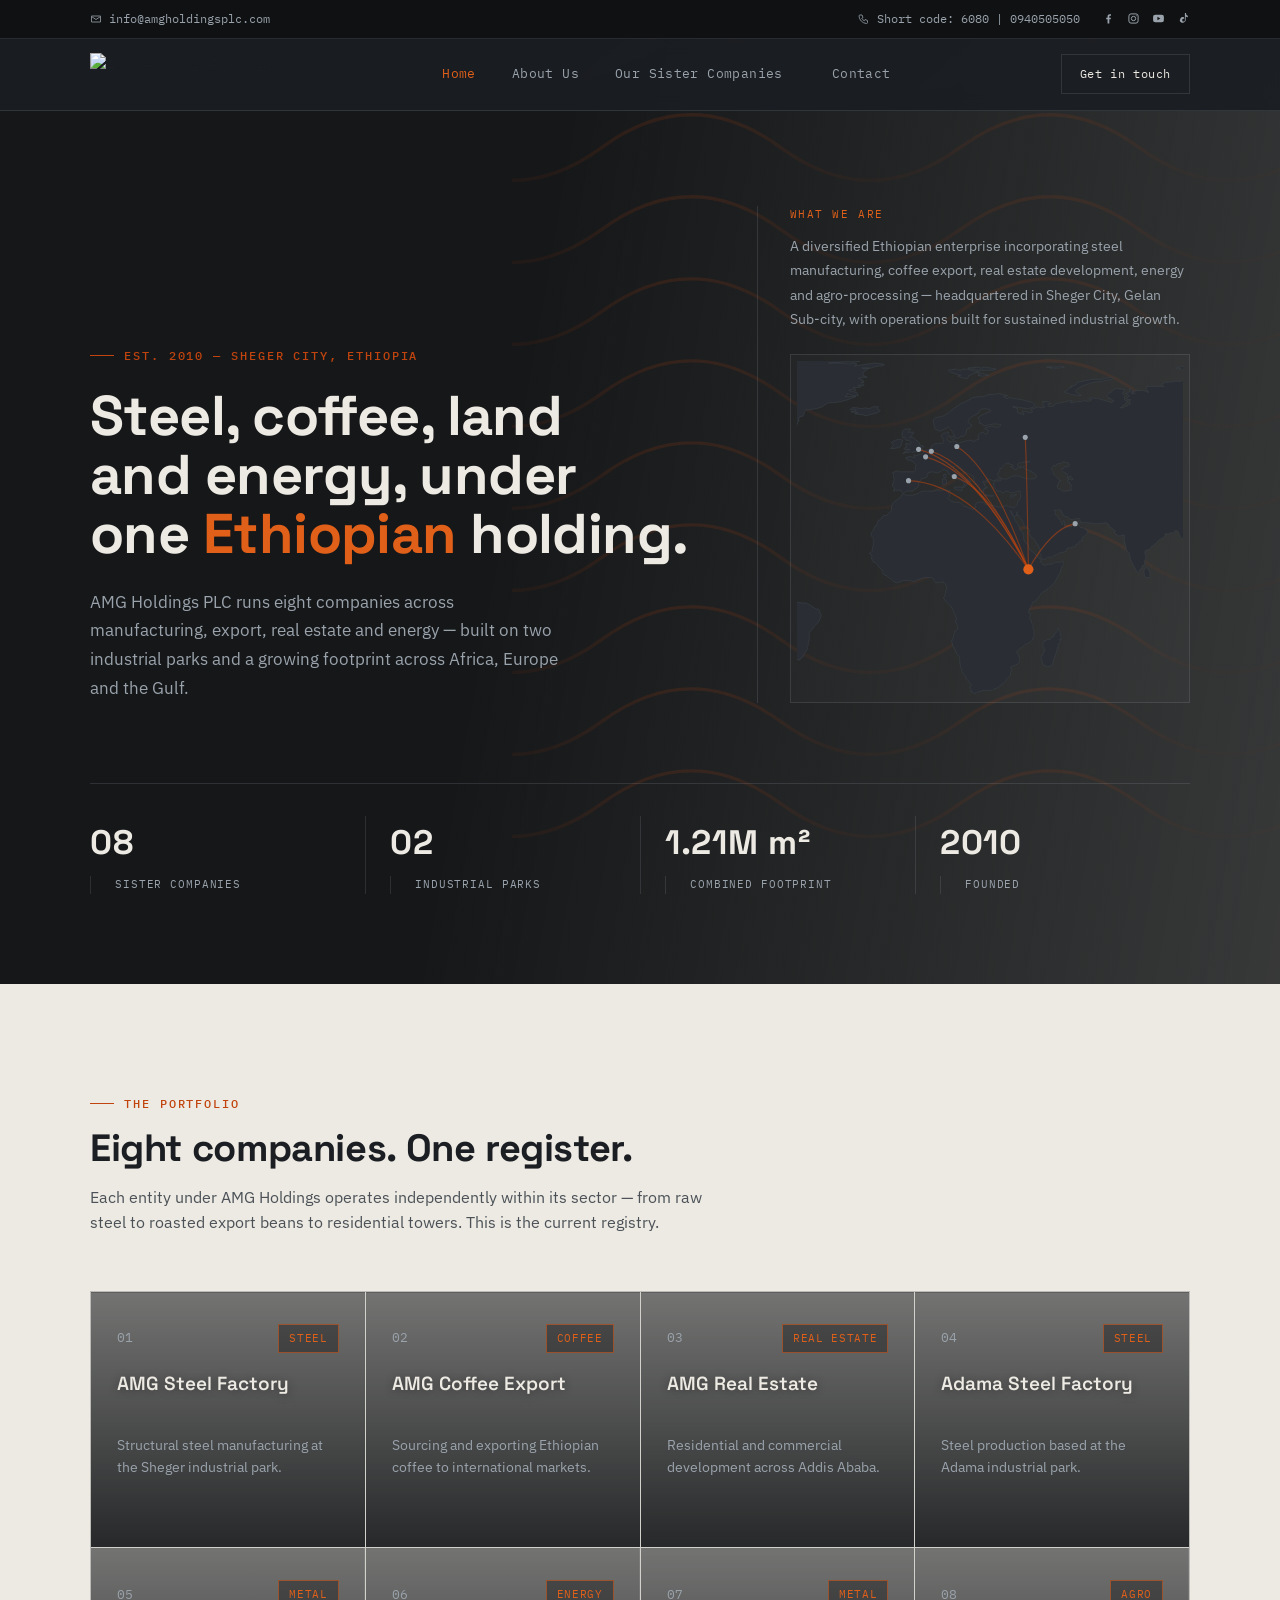
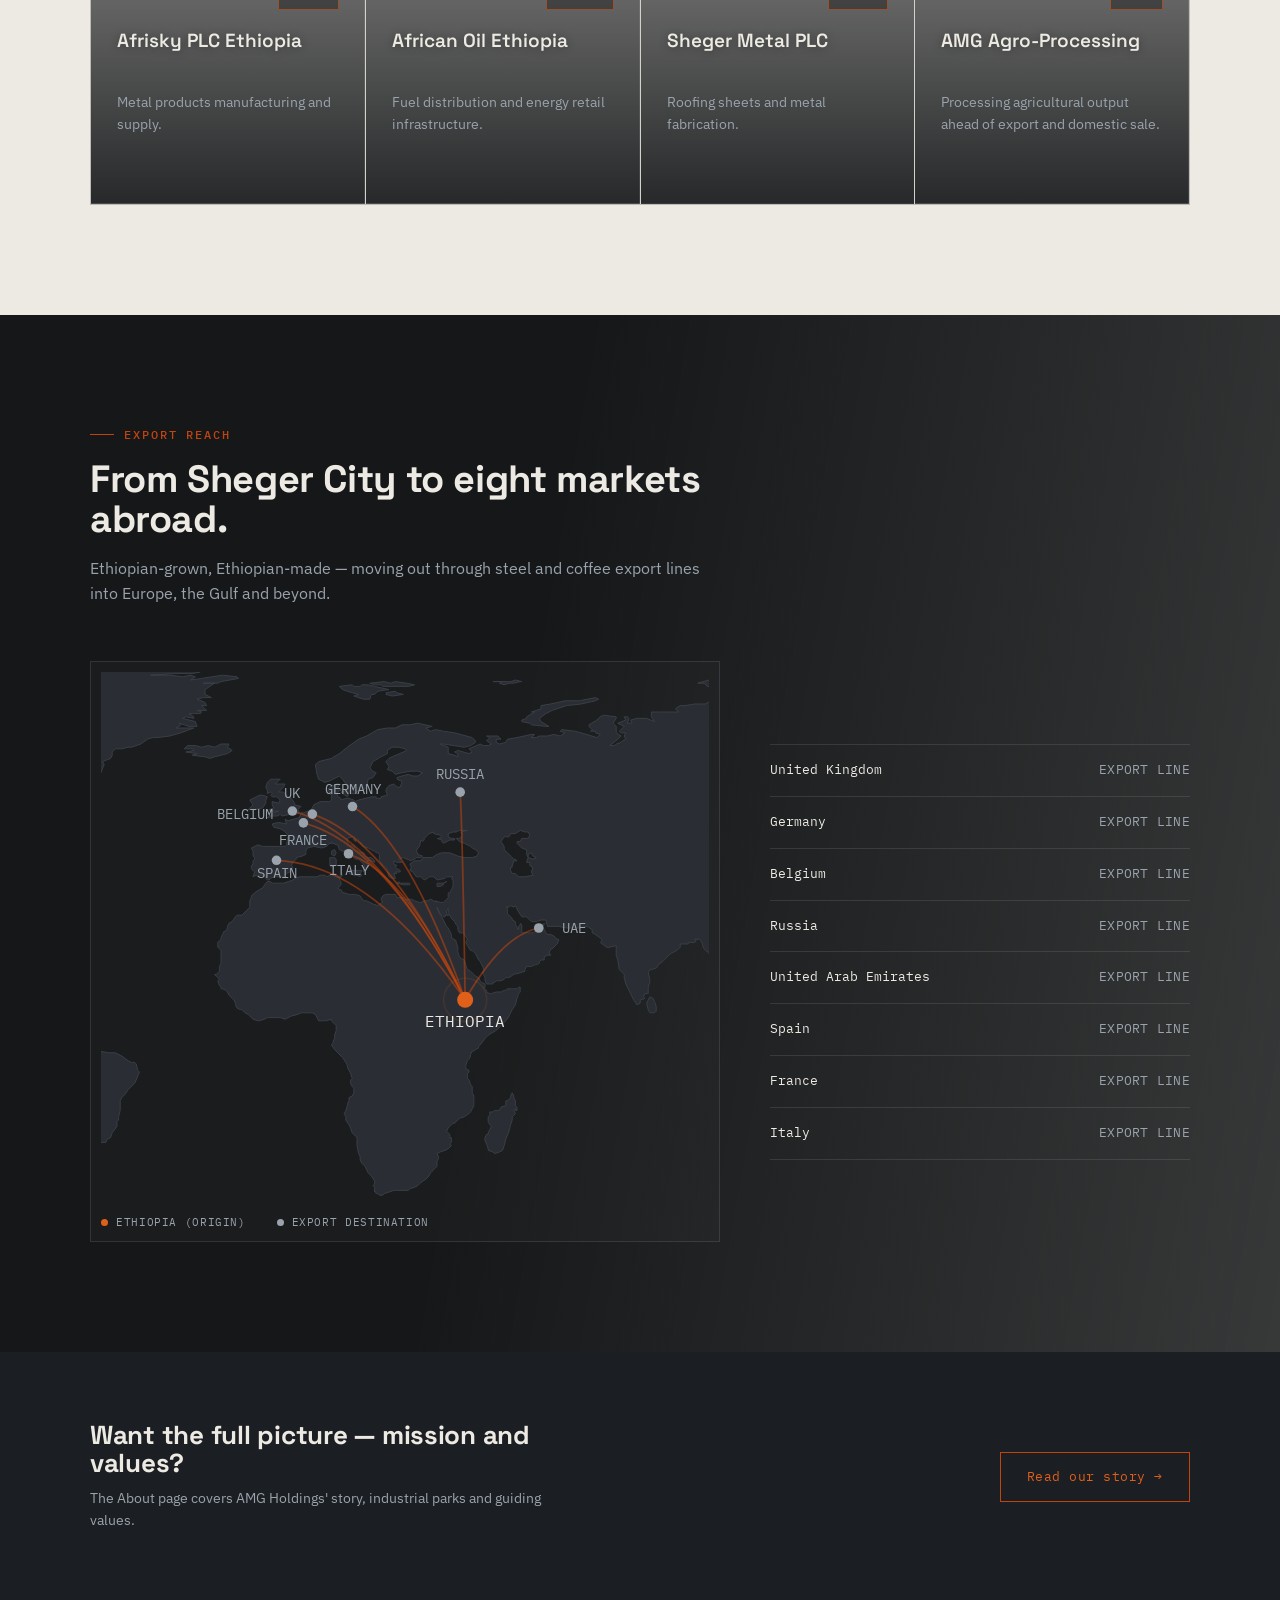
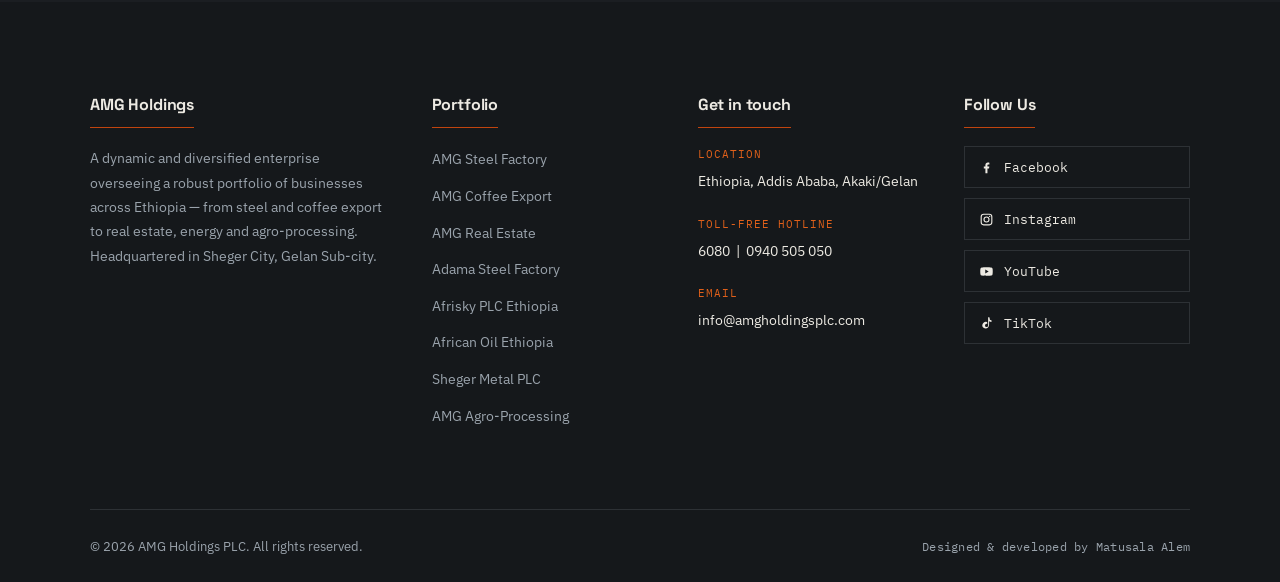
==== index.html @ 56df9841 "Add files via upload" ====
<!DOCTYPE html>
<html lang="en">
<head>
<meta charset="UTF-8">
<meta name="viewport" content="width=device-width, initial-scale=1.0">
<title>AMG Holdings PLC — Ethiopia</title>
<link rel="stylesheet" href="style.css">
</head>
<body>
<div class="topbar">
  <div class="topbar-inner">
    <div class="topbar-left">
      <a class="topbar-item" href="mailto:info@amgholdingsplc.com">
        <svg viewBox="0 0 24 24" fill="none" stroke="currentColor" stroke-width="2"><path d="M3 6h18v12H3z"/><path d="M3 7l9 6 9-6"/></svg>
        <span class="full">info@amgholdingsplc.com</span>
      </a>
    </div>
    <div class="topbar-right">
      <a class="topbar-item" href="tel:6080">
        <svg viewBox="0 0 24 24" fill="none" stroke="currentColor" stroke-width="2"><path d="M4 4h4l2 5-2.5 1.5a11 11 0 0 0 5 5L14 13l5 2v4a2 2 0 0 1-2 2A16 16 0 0 1 2 6a2 2 0 0 1 2-2z"/></svg>
        <span class="full">Short code: 6080 | 0940505050</span>
      </a>
      <div class="topbar-socials">
        <a href="https://web.facebook.com/AMGholdin/?_rdc=1&_rdr#" target="_blank" rel="noopener" aria-label="Facebook">
          <svg viewBox="0 0 24 24" fill="currentColor"><path d="M13.5 21v-7.5h2.5l.5-3h-3V8.5c0-.9.25-1.5 1.6-1.5H16.6V4.3C16.3 4.25 15.3 4.15 14.2 4.15c-2.35 0-3.95 1.4-3.95 4V10.5H7.7v3H10.25V21h3.25z"/></svg>
        </a>
        <a href="https://www.instagram.com/amg__holdings/" target="_blank" rel="noopener" aria-label="Instagram">
          <svg viewBox="0 0 24 24" fill="none" stroke="currentColor" stroke-width="1.8"><rect x="3.5" y="3.5" width="17" height="17" rx="4"/><circle cx="12" cy="12" r="4"/><circle cx="17" cy="7" r="1" fill="currentColor" stroke="none"/></svg>
        </a>
        <a href="https://www.youtube.com/channel/UCV9_LfOMfipZOSUNOKtjkow" target="_blank" rel="noopener" aria-label="YouTube">
          <svg viewBox="0 0 24 24" fill="currentColor"><path d="M22 12s0-3.2-.4-4.7c-.2-.9-.9-1.6-1.8-1.8C18.2 5 12 5 12 5s-6.2 0-7.8.5c-.9.2-1.6.9-1.8 1.8C2 8.8 2 12 2 12s0 3.2.4 4.7c.2.9.9 1.6 1.8 1.8C5.8 19 12 19 12 19s6.2 0 7.8-.5c.9-.2 1.6-.9 1.8-1.8.4-1.5.4-4.7.4-4.7zM10 15.2V8.8L15.5 12 10 15.2z"/></svg>
        </a>
        <a href="https://www.tiktok.com/@amg_holdings_official" target="_blank" rel="noopener" aria-label="TikTok">
          <svg viewBox="0 0 24 24" fill="currentColor"><path d="M16.6 5.2c.9.9 2.1 1.4 3.4 1.5v2.9c-1.4 0-2.7-.4-3.9-1.2v6.1c0 3-2.5 5.5-5.5 5.5-1.2 0-2.4-.4-3.3-1.1a5.5 5.5 0 0 1 5.8-9.2v3c-.3-.1-.6-.2-1-.2a2.5 2.5 0 1 0 2.5 2.5V2h2c0 1.2.4 2.3 1 3.2z"/></svg>
        </a>
      </div>
    </div>
  </div>
</div>
<header class="site">
  <div class="nav-inner">
    <div class="brand">
      <img src="https://encrypted-tbn0.gstatic.com/images?q=tbn:ANd9GcS-nD_QL6WaclUHOSYw6Lz_EAPY8cBh3etyiiOaE5VEgg&s=10" alt="AMG Holdings PLC logo">
    </div>
    <nav class="links">
      <a href="index.html" class="active-link">Home</a>
      <a href="about.html" class="">About Us</a>
      <div class="nav-item">
        <a href="our-sister-companies.html" class="">Our Sister Companies</a>
        <svg class="caret" viewBox="0 0 12 12" fill="none" stroke="currentColor" stroke-width="1.5"><path d="M2 4l4 4 4-4"/></svg>
        <div class="dropdown">
          <a href="amg-steel-factory.html"><span class="dropdown-code mono">01</span>AMG Steel Factory</a>
          <a href="amg-coffee-export.html"><span class="dropdown-code mono">02</span>AMG Coffee Export</a>
          <a href="amg-real-estate.html"><span class="dropdown-code mono">03</span>AMG Real Estate</a>
          <a href="adama-steel-factory.html"><span class="dropdown-code mono">04</span>Adama Steel Factory</a>
          <a href="afrisky-plc-ethiopia.html"><span class="dropdown-code mono">05</span>Afrisky PLC Ethiopia</a>
          <a href="african-oil-ethiopia.html"><span class="dropdown-code mono">06</span>African Oil Ethiopia</a>
          <a href="sheger-metal-plc.html"><span class="dropdown-code mono">07</span>Sheger Metal PLC</a>
          <a href="amg-agro-processing.html"><span class="dropdown-code mono">08</span>AMG Agro-Processing</a>
        </div>
      </div>
      <a href="index.html#contact">Contact</a>
    </nav>
    <a class="nav-cta" href="index.html#contact">Get in touch</a>
    <div class="burger" id="burgerBtn">
      <span></span><span></span><span></span>
    </div>
  </div>
</header>

<div class="mobile-overlay" id="mobileOverlay"></div>
<div class="mobile-panel" id="mobilePanel">
  <a href="index.html">Home</a>
  <a href="about.html">About Us</a>
  <a class="sub-label" href="our-sister-companies.html" style="text-decoration:none;">Our Sister Companies</a>
  <a class="sub-link" href="amg-steel-factory.html">01 — AMG Steel Factory</a>
  <a class="sub-link" href="amg-coffee-export.html">02 — AMG Coffee Export</a>
  <a class="sub-link" href="amg-real-estate.html">03 — AMG Real Estate</a>
  <a class="sub-link" href="adama-steel-factory.html">04 — Adama Steel Factory</a>
  <a class="sub-link" href="afrisky-plc-ethiopia.html">05 — Afrisky PLC Ethiopia</a>
  <a class="sub-link" href="african-oil-ethiopia.html">06 — African Oil Ethiopia</a>
  <a class="sub-link" href="sheger-metal-plc.html">07 — Sheger Metal PLC</a>
  <a class="sub-link" href="amg-agro-processing.html">08 — AMG Agro-Processing</a>
  <a href="index.html#contact" style="margin-top:18px; color:var(--oxide-bright);">Contact</a>
</div>
<section class="hero" style="--hero-bg:url('https://i.ytimg.com/vi/mecdcoQ88XI/maxresdefault.jpg');">
  <svg class="corrugate" viewBox="0 0 500 600" preserveAspectRatio="none">
    <defs>
      <linearGradient id="cg" x1="0" y1="0" x2="1" y2="1">
        <stop offset="0" stop-color="#C1440E" stop-opacity="0.5"/>
        <stop offset="1" stop-color="#C1440E" stop-opacity="0"/>
      </linearGradient>
    </defs>
    <g stroke="url(#cg)" stroke-width="2" fill="none">
      <path d="M -50 0 Q 0 40 50 0 T 150 0 T 250 0 T 350 0 T 450 0 T 550 0" transform="translate(0,40)"/>
      <path d="M -50 0 Q 0 40 50 0 T 150 0 T 250 0 T 350 0 T 450 0 T 550 0" transform="translate(0,90)"/>
      <path d="M -50 0 Q 0 40 50 0 T 150 0 T 250 0 T 350 0 T 450 0 T 550 0" transform="translate(0,140)"/>
      <path d="M -50 0 Q 0 40 50 0 T 150 0 T 250 0 T 350 0 T 450 0 T 550 0" transform="translate(0,190)"/>
      <path d="M -50 0 Q 0 40 50 0 T 150 0 T 250 0 T 350 0 T 450 0 T 550 0" transform="translate(0,240)"/>
      <path d="M -50 0 Q 0 40 50 0 T 150 0 T 250 0 T 350 0 T 450 0 T 550 0" transform="translate(0,290)"/>
      <path d="M -50 0 Q 0 40 50 0 T 150 0 T 250 0 T 350 0 T 450 0 T 550 0" transform="translate(0,340)"/>
      <path d="M -50 0 Q 0 40 50 0 T 150 0 T 250 0 T 350 0 T 450 0 T 550 0" transform="translate(0,390)"/>
      <path d="M -50 0 Q 0 40 50 0 T 150 0 T 250 0 T 350 0 T 450 0 T 550 0" transform="translate(0,440)"/>
      <path d="M -50 0 Q 0 40 50 0 T 150 0 T 250 0 T 350 0 T 450 0 T 550 0" transform="translate(0,490)"/>
    </g>
  </svg>
  <div class="wrap">
    <div class="hero-grid">
      <div>
        <div class="eyebrow">Est. 2010 — Sheger City, Ethiopia</div>
        <h1>Steel, coffee, land<br>and energy, under<br>one <em>Ethiopian</em> holding.</h1>
        <p class="lead">AMG Holdings PLC runs eight companies across manufacturing, export, real estate and energy — built on two industrial parks and a growing footprint across Africa, Europe and the Gulf.</p>
      </div>
      <div class="hero-side">
        <span class="tag">What we are</span>
        <p>A diversified Ethiopian enterprise incorporating steel manufacturing, coffee export, real estate development, energy and agro-processing — headquartered in Sheger City, Gelan Sub-city, with operations built for sustained industrial growth.</p>
        <div class="hero-mini-map">
          <svg viewBox="380 20 380 330" xmlns="http://www.w3.org/2000/svg">
  <path d="M335 472L334 474L333 475L327 475L321 475L317 474L316 473L322 473L328 473L330 472L332 471L335 472ZM58 471L52 471L49 470L47 469L45 468L47 467L52 468L55 469L57 470L58 471ZM375 467L378 468L379 470L380 471L380 472L375 473L371 474L366 475L360 475L353 475L350 474L350 473L356 472L358 471L360 470L361 469L363 468L365 467L366 467L370 466L375 467ZM163 454L167 455L170 454L169 455L166 456L162 456L159 455L160 454L163 454ZM151 454L155 455L154 455L150 455L146 454L148 453L151 454ZM225 450L228 450L231 450L233 451L231 451L227 451L224 451L220 451L217 451L216 450L217 449L221 450L225 450ZM310 447L310 448L310 449L309 450L306 451L303 451L299 451L300 450L297 451L294 451L292 450L292 449L295 448L297 448L300 448L301 446L301 445L301 443L302 442L305 441L306 442L307 443L308 445L309 446L310 447ZM0 485L3 484L8 485L8 484L9 484L10 484L11 484L12 484L16 485L19 484L20 484L28 483L31 484L32 484L36 485L44 486L50 486L61 487L69 486L81 487L87 488L95 487L102 486L103 485L92 485L83 484L81 483L73 482L74 481L75 480L76 479L75 478L71 477L69 476L64 475L71 475L78 475L82 476L86 475L91 474L93 473L92 472L89 471L85 470L79 470L74 470L69 470L67 469L63 468L61 467L60 464L61 464L64 465L69 464L73 464L75 465L80 465L83 464L87 464L90 463L94 462L94 461L93 460L94 459L97 459L99 460L103 459L107 459L111 459L114 458L118 458L121 457L124 456L127 457L128 457L133 456L136 457L140 457L144 456L148 457L152 457L156 457L160 457L164 457L167 457L170 456L174 456L177 456L180 456L183 455L185 456L186 457L188 458L191 457L194 458L198 458L201 459L205 459L209 458L213 458L217 459L220 459L222 458L220 457L219 456L215 456L214 455L213 454L212 452L214 452L218 452L221 452L225 453L227 453L229 454L232 454L236 454L240 454L243 453L246 454L250 454L252 452L254 453L258 453L261 453L263 454L267 454L270 455L274 455L276 454L277 453L280 454L284 454L286 455L288 455L292 455L295 455L298 454L301 454L305 453L309 453L311 452L313 451L314 450L313 449L312 448L311 447L310 446L310 445L310 444L310 443L311 442L312 440L313 439L312 438L312 437L313 436L315 435L317 434L318 433L321 432L322 431L323 430L325 430L328 429L329 429L331 428L334 428L336 427L337 426L339 426L341 426L340 427L337 428L336 429L334 428L332 429L330 429L328 430L326 431L326 432L326 433L327 434L326 435L323 435L321 436L320 437L318 438L318 439L319 440L320 441L322 441L324 442L326 443L326 444L327 446L328 446L329 447L330 450L330 451L331 452L331 453L331 455L330 456L328 457L324 457L323 458L321 459L317 460L313 461L310 461L306 462L304 463L299 463L295 463L290 463L285 463L286 464L291 465L294 465L295 466L292 467L288 467L284 468L283 469L283 470L287 471L287 472L291 473L297 473L302 474L306 475L311 476L317 476L324 477L329 478L334 479L337 480L338 481L342 480L346 479L351 478L357 478L362 477L369 477L375 477L381 478L383 477L387 476L394 476L399 475L404 475L410 474L416 474L421 473L419 472L418 471L418 470L412 470L406 471L401 471L400 470L401 468L402 467L406 466L411 466L414 465L417 464L420 463L424 462L427 462L429 462L434 462L438 461L441 461L444 460L447 460L451 459L454 458L456 457L457 456L454 455L455 454L457 453L460 453L463 452L466 451L468 450L469 449L471 448L475 448L476 449L479 449L480 448L481 447L484 447L485 448L488 449L492 448L495 448L498 448L499 449L502 448L505 448L508 447L511 447L514 446L517 446L520 445L522 444L524 445L526 444L528 446L530 447L533 446L534 445L537 444L541 445L542 446L544 445L547 444L551 444L553 444L557 444L560 445L561 446L563 446L566 446L569 446L572 446L575 446L578 445L581 445L583 444L586 444L589 443L591 443L593 441L594 440L597 441L598 442L600 442L603 442L605 443L607 444L610 443L611 442L614 441L617 441L619 440L623 440L625 439L627 438L629 438L632 438L634 437L636 436L639 436L641 436L642 435L644 434L646 433L649 433L651 433L654 433L657 433L659 434L659 435L661 436L663 437L666 437L668 438L671 439L673 439L676 438L678 437L681 438L683 438L686 438L689 439L691 439L694 442L693 444L691 444L688 445L689 446L692 446L691 447L690 448L689 450L691 450L694 451L697 450L699 449L700 448L701 447L703 446L704 445L705 444L707 444L710 444L713 443L716 443L717 442L718 441L720 440L722 439L725 439L726 438L728 437L730 437L733 437L735 437L738 436L741 437L743 436L744 434L745 435L747 436L749 437L752 437L754 436L757 437L760 437L762 436L764 437L766 437L769 437L772 437L774 436L777 437L779 436L780 435L782 434L786 432L787 433L790 433L791 434L795 436L798 436L800 436L803 436L806 435L808 435L810 434L813 434L816 433L818 434L819 434L821 435L824 435L826 436L829 437L833 437L836 437L838 436L840 435L842 435L845 435L848 435L850 435L853 435L855 435L858 435L860 435L863 435L866 434L869 434L872 434L874 434L875 433L875 431L877 432L877 433L878 435L879 435L882 436L885 436L889 436L891 436L895 436L897 436L901 436L904 436L906 437L906 438L907 439L910 439L913 440L917 440L921 441L924 441L927 441L929 440L931 441L933 442L936 443L939 443L942 443L944 444L947 445L949 446L952 446L955 446L958 447L961 447L965 447L968 447L971 448L974 448L976 449L975 450L974 451L973 452L972 453L970 455L967 455L965 456L961 457L960 458L958 459L956 460L955 461L954 462L954 463L954 464L956 465L956 466L958 467L963 468L964 469L959 469L955 470L949 470L947 471L947 473L945 474L944 475L948 476L949 477L951 478L955 479L959 480L963 481L969 481L971 483L979 483L979 484L981 484L989 484L995 485Z M0 485ZM312 400L315 401L319 402L318 403L315 403L314 402L313 404L311 404L308 404L306 403L303 403L299 401L296 400L293 397L295 397L299 399L302 400L304 399L305 397L307 396L309 396L310 398L312 400ZM337 392L340 393L339 394L335 395L334 394L331 395L330 394L333 392L336 393L337 392ZM695 388L691 388L691 387L691 386L691 385L693 386L696 386L696 387L695 388ZM904 363L907 364L908 364L910 363L912 364L912 367L911 368L911 370L910 369L908 371L907 371L906 371L904 369L904 367L902 364L902 363L904 363ZM981 364L981 365L983 364L984 365L984 366L983 367L981 369L980 370L981 372L979 372L976 373L976 375L974 378L972 379L970 380L968 379L966 379L963 378L963 377L964 375L968 373L969 372L971 371L974 370L975 368L977 366L978 365L978 364L980 362L981 364ZM985 350L987 353L987 351L988 352L989 354L991 355L993 355L994 354L996 355L995 357L994 359L992 359L991 360L992 361L991 361L990 363L989 365L987 366L986 365L985 365L987 362L986 361L983 360L983 359L985 358L985 356L985 354L984 352L984 351L983 350L981 348L980 346L981 346L982 347L984 348L985 350ZM964 312L963 312L962 311L960 310L958 309L956 307L956 306L957 306L958 307L960 308L960 309L963 310L964 312ZM995 298L996 299L996 300L994 301L993 300L992 299L994 298L995 299L995 298ZM0 296Z M998 297L996 297L996 296L997 296L998 295Z M0 295L1 295L0 296ZM966 296L965 296L964 295L964 294L966 296ZM964 291L965 294L964 293L963 294L963 293L963 291L964 291ZM639 288L639 291L640 292L640 294L639 294L639 293L638 294L639 296L638 297L637 298L637 300L636 303L635 307L633 312L632 316L631 319L629 320L626 321L625 320L622 319L622 318L621 315L620 313L620 311L621 309L622 309L622 308L623 306L624 304L623 303L622 301L622 298L623 297L623 295L625 295L626 294L627 294L629 294L630 292L633 291L633 289L633 288L634 288L636 286L636 285L637 283L638 285L638 286L639 288ZM899 288L900 290L902 289L902 291L904 292L904 293L904 295L905 297L906 299L906 301L907 303L910 304L912 305L913 307L915 309L916 312L917 311L918 313L919 312L919 315L921 317L922 318L925 320L925 322L925 324L925 326L927 328L926 331L926 332L925 334L925 336L925 338L923 340L921 342L920 344L919 345L919 348L918 349L917 351L917 353L917 354L915 355L912 355L909 356L908 357L906 358L904 357L902 357L903 355L901 356L899 358L897 357L895 357L893 356L891 356L889 354L888 352L888 350L886 349L884 349L885 348L884 346L883 347L880 348L882 346L882 345L883 343L883 341L881 344L879 345L878 347L876 346L876 344L874 342L872 341L873 341L869 339L867 339L865 337L860 338L856 339L853 340L850 339L847 341L845 342L845 343L843 344L841 344L839 344L837 344L835 344L833 344L831 346L829 347L828 347L826 347L824 347L821 346L820 345L820 343L821 343L821 342L821 341L822 339L821 338L820 335L819 333L820 332L818 330L818 329L817 328L817 326L815 324L815 323L816 324L815 321L816 322L817 323L817 322L816 319L815 318L815 316L816 315L816 314L816 312L817 310L817 313L818 311L821 310L822 309L824 308L825 307L826 308L828 307L830 306L831 306L831 305L833 305L836 305L837 303L838 302L840 301L840 299L840 298L842 296L843 298L844 297L843 296L844 295L845 295L845 293L847 292L848 291L849 290L850 290L850 289L852 289L853 288L855 290L857 291L858 291L860 292L859 290L861 288L862 287L862 286L863 285L865 284L866 284L868 284L868 282L866 281L868 281L869 282L871 283L873 283L874 283L876 284L877 283L878 283L879 283L880 284L880 286L879 287L878 287L878 288L877 290L876 291L876 292L879 293L881 294L882 295L884 297L885 297L886 297L887 298L889 299L891 298L892 297L892 296L893 294L894 292L893 290L893 288L893 286L894 285L894 284L894 283L895 281L896 280L897 281L897 283L898 283L898 284L899 286L899 287L899 288ZM950 279L951 280L949 280L948 278L950 279ZM835 278L834 278L830 277L833 276L835 277L835 278ZM947 277L946 277L944 277L943 277L944 276L945 276L946 277L947 277ZM949 277L947 275L946 273L947 273L948 275L949 277ZM846 278L843 279L843 278L843 277L844 276L847 275L847 274L850 273L852 273L853 273L854 273L853 274L850 275L847 276L846 278ZM827 272L828 273L830 273L831 274L828 275L826 275L824 275L825 273L827 273L827 272ZM841 272L841 274L837 275L833 274L833 273L835 273L837 274L839 274L841 272ZM944 273L944 274L942 273L941 272L939 271L940 270L941 271L943 272L944 273ZM938 270L937 271L936 270L935 269L935 268L936 270L938 270ZM802 269L807 269L808 268L813 269L814 271L818 272L821 273L818 274L815 273L813 273L810 273L807 273L804 272L802 271L801 272L796 270L795 269L793 269L795 266L798 267L800 268L801 268L802 269ZM874 267L873 269L873 267L873 266L874 265L874 266L874 267ZM933 269L932 269L931 268L930 266L929 264L930 264L930 265L931 265L932 267L933 268L933 269ZM922 265L921 265L920 266L919 267L917 268L916 268L914 267L912 266L912 265L915 266L916 265L917 264L917 265L919 265L920 264L921 263L921 262L923 262L923 264L922 265ZM853 260L852 261L851 260L850 259L853 259L853 260ZM862 259L863 261L861 260L859 259L857 260L855 259L856 258L859 258L862 259ZM925 262L925 263L924 262L923 261L922 260L921 258L919 258L919 257L921 258L922 258L923 259L924 260L925 261L925 262ZM873 253L873 258L876 259L879 256L882 255L884 255L887 256L889 257L892 257L896 259L902 261L904 262L905 264L906 265L910 267L911 268L908 269L909 271L911 272L913 275L915 275L915 276L917 277L916 277L919 279L917 280L916 279L914 279L911 278L909 276L907 275L906 272L902 271L900 272L898 273L898 275L896 276L895 275L892 275L889 273L886 272L886 273L882 273L883 271L885 270L884 267L883 265L878 263L875 262L871 260L870 261L869 261L869 260L869 259L867 258L870 257L872 257L871 256L867 256L866 254L864 254L863 253L866 252L868 251L872 252L873 253ZM848 246L846 249L844 249L841 249L836 249L834 249L833 251L836 254L837 253L843 252L842 253L841 253L840 254L838 255L840 259L840 260L842 263L842 265L841 266L840 265L841 262L838 263L837 263L838 262L836 260L836 257L834 258L834 261L835 265L833 266L832 265L832 262L832 260L831 260L830 258L831 256L831 254L833 250L833 248L836 246L838 247L841 248L845 247L847 245L848 246ZM857 247L857 249L856 249L855 251L857 252L856 252L855 251L854 247L854 245L855 244L856 245L857 246L857 247ZM794 266L791 266L789 264L785 262L784 260L782 258L780 256L778 252L776 249L775 247L774 245L771 243L770 241L768 239L765 236L765 235L766 235L771 235L773 238L775 240L777 241L780 244L782 244L785 246L786 248L788 250L787 252L789 253L790 253L790 255L791 257L793 257L795 259L794 262L794 266ZM827 245L831 247L827 248L826 250L826 252L824 254L824 257L823 261L822 260L819 261L818 260L816 260L815 259L811 260L810 258L808 258L806 258L806 254L804 254L803 251L803 249L803 246L805 244L807 245L809 245L809 243L811 242L814 241L816 239L817 237L818 236L821 235L823 233L824 231L825 231L827 232L827 233L829 234L831 235L831 236L829 236L829 238L827 239L826 241L828 244L827 245ZM851 227L851 228L851 230L851 233L850 230L848 231L849 233L848 234L845 233L844 231L845 230L843 228L842 229L841 229L839 231L839 230L840 228L842 227L843 226L844 227L846 226L847 225L849 225L848 223L851 224L851 226L851 227ZM726 233L723 233L722 231L721 227L723 223L725 224L726 226L727 229L727 232L726 233ZM331 222L328 222L329 221L329 220L330 220L331 220L331 222ZM844 221L843 222L843 224L842 225L840 223L841 222L841 221L842 220L843 220L843 221L845 219L844 221ZM829 224L825 227L827 225L829 223L831 221L832 218L832 221L831 222L829 224ZM839 217L840 218L842 218L842 219L841 220L839 221L839 220L839 218L839 217ZM849 216L849 219L847 219L847 220L848 221L847 222L847 220L846 220L845 218L847 218L847 217L845 215L848 215L849 216ZM838 214L837 216L836 215L834 213L837 213L838 214ZM837 199L839 199L840 199L839 201L840 203L840 205L838 206L838 208L838 210L840 211L841 210L844 212L844 213L845 214L845 215L842 214L841 212L841 213L839 212L836 212L835 212L835 210L836 210L835 209L835 210L834 208L833 207L833 205L834 205L834 201L835 199L837 199ZM318 199L317 200L315 200L313 200L313 199L314 199L316 199L317 199L318 199ZM286 200L286 201L284 200L282 199L283 199L284 199L285 199L286 199L288 200L286 200ZM298 195L301 195L303 195L305 195L306 195L306 196L308 196L308 197L309 197L310 198L309 199L308 199L307 199L306 199L305 199L304 199L303 199L302 201L301 201L301 200L299 199L298 200L296 199L295 200L293 199L293 198L296 199L298 199L299 198L298 197L298 196L296 195L297 195L298 195ZM806 198L804 199L802 199L802 196L803 195L806 194L808 194L808 195L807 197L806 198ZM68 197L67 197L67 196L66 195L67 195L67 194L68 194L69 194L69 195L70 196L69 197L68 197ZM66 193L65 192L66 192L67 192L66 193ZM65 191L64 191L63 191L65 191ZM62 191L61 191L60 190L61 190L62 191ZM57 189L56 189L57 188L57 189ZM279 187L280 188L282 187L283 188L286 190L287 191L288 191L290 192L292 193L294 194L292 195L290 195L288 195L284 195L286 193L285 193L283 192L282 192L281 190L280 190L277 189L276 189L273 188L272 188L273 187L270 187L268 188L267 188L267 189L265 189L264 189L265 188L266 187L267 187L269 186L271 186L274 186L276 186L279 187ZM285 184L284 184L283 183L282 182L283 180L284 180L285 182L285 184ZM837 187L835 189L834 187L834 185L835 182L837 180L839 181L838 182L837 187ZM284 176L281 177L281 176L282 175L284 175L284 176ZM286 176L286 178L285 178L285 176L284 175L286 176ZM874 155L874 156L873 158L872 157L870 158L869 159L868 158L868 157L869 155L871 156L872 155L874 155ZM596 151L594 152L594 153L592 154L590 154L590 152L591 152L592 152L594 152L596 151ZM566 151L567 152L570 152L572 152L573 152L573 153L569 153L565 152L566 151ZM543 144L542 146L543 147L542 148L540 147L538 147L535 146L535 144L538 144L541 144L543 144ZM526 136L527 137L527 141L526 141L524 142L523 141L523 138L523 136L524 136L526 136ZM892 147L891 149L891 150L890 152L886 154L881 154L877 157L875 156L875 154L870 155L867 156L864 156L867 158L865 163L863 164L862 163L862 160L861 159L859 158L862 157L864 155L866 153L868 152L874 151L877 151L880 146L882 148L886 145L887 144L889 140L889 137L890 136L893 135L894 139L894 141L892 144L892 147ZM527 133L526 135L524 134L524 133L524 132L526 131L527 133ZM900 127L902 128L904 127L904 130L900 131L898 133L893 131L892 134L889 135L888 132L890 130L893 129L894 126L894 123L898 126L900 127ZM323 121L325 121L328 121L326 122L325 122L322 121L321 120L322 119L323 121ZM328 114L327 114L323 113L321 111L322 111L325 112L328 113L328 114ZM157 115L156 116L151 114L150 113L148 112L147 112L144 111L143 110L143 109L146 110L148 110L151 110L152 111L153 113L156 114L157 115ZM344 109L342 112L344 111L346 111L345 112L347 113L349 112L351 113L351 115L353 115L353 116L354 118L353 120L351 121L350 120L350 118L349 117L346 120L344 120L346 118L344 118L341 118L335 118L335 117L337 116L335 115L338 114L341 109L342 108L345 107L346 107L344 109ZM131 100L134 100L133 103L136 105L135 105L133 104L132 103L130 102L130 100L131 100ZM899 109L902 114L898 113L896 117L899 120L899 122L897 120L895 122L894 120L894 117L894 114L895 112L895 108L893 106L894 102L896 101L895 99L896 99L897 101L898 103L898 106L899 109ZM481 105L476 106L472 106L475 103L473 100L477 98L479 97L481 97L484 98L483 100L483 102L481 105ZM535 96L534 98L531 96L530 95L534 94L535 96ZM75 91L72 92L71 92L70 90L73 89L74 89L76 89L77 90L75 91ZM492 87L489 90L492 90L495 90L494 92L491 95L494 95L497 98L499 99L501 102L501 103L505 104L504 105L503 106L504 108L502 109L498 109L493 110L492 109L490 110L487 110L485 111L484 111L488 108L491 107L486 107L485 106L488 105L487 103L487 101L491 102L492 100L490 98L487 98L486 97L487 96L486 95L484 96L484 94L483 92L484 89L486 87L488 87L492 87ZM40 84L38 84L37 83L35 83L38 82L40 83L40 84ZM280 77L279 79L278 79L277 78L278 77L279 77L280 77ZM273 76L269 77L267 77L269 75L273 75L273 76ZM23 73L25 73L26 73L29 74L31 74L29 75L27 74L26 74L23 74L23 73ZM263 68L264 69L265 68L267 69L270 70L273 71L273 72L276 72L277 73L275 74L271 73L269 72L266 73L262 75L261 73L258 73L260 72L260 70L261 67L263 68ZM460 65L459 67L462 69L459 71L451 73L448 74L445 73L437 72L440 71L433 70L438 69L438 68L432 68L434 66L439 66L443 67L447 66L451 67L455 65L460 65ZM289 63L286 64L285 62L287 61L289 60L291 61L291 62L291 63L289 63ZM0 58L7 61L14 63L14 65L16 66L15 64L23 64L28 67L25 68L21 68L21 71L20 72L17 71L15 70L11 70L11 68L8 68L5 68L3 67L4 66L0 67L2 68L0 70Z M1000 70L996 71L993 71L995 72L997 74L998 75L999 76L998 77L993 76L985 78L982 79L978 81L974 82L973 84L969 82L962 84L961 83L958 84L954 84L953 86L950 88L950 89L953 90L953 94L950 94L949 96L950 98L945 99L945 102L940 103L940 106L936 108L934 106L933 102L932 96L933 92L935 91L936 89L940 89L945 85L950 82L955 80L957 76L953 76L952 79L945 82L943 78L935 79L928 84L931 86L924 86L920 87L920 85L916 84L913 86L904 85L895 86L886 91L875 98L880 98L881 100L884 101L886 99L889 99L893 103L893 105L891 108L890 111L889 115L885 119L884 121L880 125L876 128L875 129L871 131L869 131L867 130L864 132L863 133L862 133L861 133L860 134L860 136L859 137L858 138L857 138L855 139L854 140L854 141L855 142L857 143L859 146L860 148L860 151L859 153L856 153L854 154L851 154L851 153L852 151L850 148L852 148L850 145L849 145L848 145L847 145L846 144L847 143L848 143L848 142L848 141L848 140L846 140L845 139L841 140L839 141L836 142L838 141L837 140L839 138L838 136L835 137L832 139L831 141L828 141L826 142L828 144L830 145L830 146L833 147L836 145L838 146L840 146L840 147L836 148L835 150L832 151L831 153L834 155L835 157L837 160L839 162L839 164L837 165L838 166L839 167L839 169L838 172L836 172L834 175L832 178L830 182L826 184L822 187L819 187L817 188L816 187L815 189L811 190L808 191L807 193L805 194L805 192L805 191L801 190L800 190L796 193L794 195L794 197L796 200L798 204L801 205L802 208L804 213L803 218L801 219L798 221L796 224L792 226L791 224L792 222L790 221L787 220L786 219L785 216L782 215L780 215L780 213L778 213L778 216L776 220L775 222L776 224L777 224L779 227L779 229L781 231L782 231L784 233L786 235L787 237L787 238L787 240L787 241L788 242L788 243L790 245L790 246L788 247L785 245L782 242L781 241L780 239L779 237L778 235L779 233L778 232L777 231L776 230L775 228L774 227L773 228L773 227L773 225L774 222L773 220L774 218L773 217L774 214L773 212L772 209L771 205L770 203L768 204L765 206L763 206L762 205L763 202L762 199L760 196L760 195L759 195L757 193L756 191L756 190L755 188L754 187L751 187L752 188L751 189L750 189L749 189L748 189L747 189L747 190L745 190L742 190L742 192L740 194L736 196L733 199L731 201L728 203L728 204L727 205L724 206L723 206L722 208L723 212L723 214L722 217L722 221L720 221L719 223L720 224L717 225L717 227L715 228L713 225L711 221L710 219L709 217L708 215L707 211L707 209L704 206L703 200L702 197L702 193L702 191L698 192L696 192L692 189L693 188L693 187L689 184L687 183L687 181L684 179L679 180L675 180L671 180L666 179L663 179L659 179L658 175L657 175L655 175L652 176L649 176L646 173L643 173L641 170L639 166L638 167L636 166L635 167L633 167L634 168L634 169L634 171L636 173L637 174L637 175L639 176L639 177L639 178L640 179L640 180L641 181L641 179L642 178L642 177L643 178L643 180L643 182L643 183L644 183L646 183L648 183L650 183L652 181L654 179L656 178L657 177L657 178L656 179L657 181L658 183L659 184L661 184L663 185L664 186L665 187L666 187L666 188L665 190L664 191L662 193L661 193L661 194L660 195L661 197L660 197L659 197L657 198L657 200L656 200L655 200L654 201L654 202L652 203L651 203L649 204L648 204L646 204L645 206L645 207L642 208L638 209L635 211L634 211L633 211L632 212L630 213L627 213L626 214L625 214L625 215L624 215L623 215L621 215L620 213L620 212L620 211L619 209L618 208L619 208L619 206L619 205L618 203L617 201L616 200L615 198L614 196L612 194L611 194L609 191L608 189L609 187L607 184L606 183L604 183L603 181L603 180L603 179L602 178L601 176L599 174L598 172L596 172L597 171L597 170L597 168L596 169L596 171L595 173L594 173L593 172L592 171L590 167L591 170L593 173L595 177L596 179L597 180L599 184L599 186L602 188L602 189L603 192L603 195L604 198L605 199L607 200L608 203L609 206L611 207L614 210L616 211L617 213L618 214L620 215L620 216L620 217L619 217L620 218L621 219L621 220L623 221L624 221L627 220L630 220L632 219L633 219L634 218L636 218L637 218L638 218L640 218L641 217L642 217L642 219L642 220L641 221L640 224L639 228L637 231L635 235L633 238L629 242L627 244L622 247L620 249L617 253L616 254L616 255L614 256L613 257L612 257L611 259L611 260L610 262L609 263L608 266L608 268L610 269L610 270L609 271L609 272L609 274L610 275L611 278L612 279L612 280L612 283L613 285L613 289L613 291L612 293L611 295L610 296L607 298L604 299L601 302L600 302L598 304L597 305L596 307L598 309L598 311L599 311L599 314L598 315L599 316L598 317L597 318L595 319L592 320L590 321L591 323L591 324L590 326L590 329L589 330L588 331L587 332L586 333L585 335L583 337L580 339L578 341L576 342L573 343L572 344L570 344L569 344L566 344L564 344L563 344L560 345L557 346L556 347L554 347L553 346L552 346L551 344L551 345L551 344L551 342L550 341L551 340L551 338L549 335L547 333L545 329L543 327L542 325L542 323L541 321L540 316L540 313L540 311L539 310L537 308L536 305L535 303L533 300L533 298L532 296L533 294L534 291L534 290L535 288L535 286L537 285L538 283L538 281L538 280L537 279L536 277L536 275L537 274L536 271L535 269L534 267L534 266L533 264L531 261L528 258L526 256L524 253L525 252L525 251L526 249L526 247L527 244L527 241L526 240L525 239L524 238L524 237L521 238L520 238L519 238L516 238L515 236L514 234L512 233L510 233L507 233L505 233L503 234L499 235L497 236L495 237L492 236L491 236L489 236L487 236L484 236L482 237L479 238L478 238L475 237L472 234L470 233L468 231L467 231L465 230L464 228L464 227L463 225L462 224L461 223L460 222L459 220L458 219L456 218L455 218L455 217L454 216L453 213L454 212L452 210L451 209L452 209L454 207L454 205L454 204L455 202L455 200L455 197L455 196L455 194L454 193L453 192L453 190L453 189L454 188L455 187L455 186L456 184L457 182L458 182L459 180L459 179L460 177L462 176L464 173L465 172L468 172L470 170L471 169L473 167L473 163L474 161L474 160L476 158L479 156L481 155L483 152L484 151L486 151L487 152L490 152L493 152L494 152L497 151L500 150L501 149L504 148L509 148L513 148L515 148L517 147L520 147L521 148L523 147L526 146L528 147L528 148L531 147L529 149L529 150L530 151L530 153L528 155L529 156L530 156L531 158L532 158L535 159L536 159L539 159L542 160L544 163L546 163L550 165L553 166L554 165L556 164L555 162L556 160L558 159L560 159L564 159L565 161L566 161L569 161L570 162L574 162L576 163L579 164L580 164L582 163L584 163L586 162L588 163L589 164L589 163L592 164L594 164L595 163L596 162L597 161L597 159L597 158L598 158L599 156L600 154L600 152L600 150L599 149L600 148L599 148L596 148L595 149L590 150L588 148L585 148L584 149L582 150L580 148L577 148L575 145L573 144L574 142L573 140L576 138L580 138L581 136L587 136L590 134L593 133L598 133L603 135L607 136L610 136L612 136L615 135L616 133L615 132L614 131L612 130L611 129L607 127L604 126L602 124L604 124L606 122L605 120L609 119L606 119L604 119L602 120L600 120L597 121L597 123L599 124L601 124L601 125L598 125L594 127L593 126L593 125L590 124L591 124L593 123L592 122L588 121L588 120L585 121L584 122L582 124L582 125L581 126L580 125L579 129L578 130L577 132L578 133L578 134L581 135L580 136L577 136L576 137L573 138L572 137L571 137L569 136L566 137L568 139L566 139L565 139L563 138L563 140L565 141L564 142L565 143L567 144L567 145L564 145L565 146L563 146L564 149L562 149L560 148L559 145L559 144L558 142L556 141L556 140L555 140L555 139L554 138L554 137L554 135L554 134L553 133L552 133L551 132L549 131L547 130L544 129L542 127L543 127L541 126L541 125L540 124L539 126L538 125L538 124L539 123L537 123L534 124L534 125L534 126L535 128L538 129L539 131L542 133L544 133L545 134L544 135L547 136L549 136L551 138L551 139L549 138L547 138L546 139L548 140L547 142L546 142L545 144L544 145L544 144L544 142L545 142L544 140L543 139L542 138L541 137L539 137L538 136L536 135L534 134L531 132L529 131L528 128L527 128L525 127L523 127L522 128L521 129L518 130L513 129L509 130L508 132L508 134L506 135L502 136L502 137L500 139L499 141L500 142L499 144L498 145L496 146L494 148L491 148L488 148L486 149L485 150L484 150L483 149L482 147L479 147L478 148L477 147L475 148L476 145L475 144L474 143L474 142L474 141L475 140L475 138L476 137L476 136L475 135L475 134L475 132L474 130L478 128L481 129L485 129L488 129L490 129L495 129L496 128L497 122L494 119L492 118L488 117L487 115L491 114L496 115L495 112L497 113L504 111L505 108L507 108L509 107L511 107L513 103L517 101L519 101L520 101L522 101L523 101L524 100L524 99L524 97L523 96L522 93L523 92L524 91L526 91L527 90L529 90L529 91L528 92L529 93L530 93L530 94L529 94L527 96L528 97L528 98L530 99L530 100L533 99L535 99L538 100L539 101L541 100L545 99L549 98L552 98L552 99L555 99L555 98L559 97L558 94L559 92L560 91L563 90L565 92L567 92L568 89L568 88L567 88L565 87L565 86L568 85L572 84L575 85L578 85L581 83L578 82L573 82L568 83L564 84L562 82L559 81L560 79L558 76L560 74L562 73L569 70L571 69L570 68L566 67L562 67L559 69L559 71L555 73L550 76L548 80L550 82L552 83L550 86L547 87L546 92L544 94L541 94L539 96L536 96L535 94L533 90L531 87L529 85L523 88L520 89L516 87L515 84L514 78L516 76L524 74L529 71L534 67L541 62L546 60L553 56L559 55L564 55L568 53L573 53L578 52L587 54L583 55L586 57L589 56L594 57L601 58L612 61L614 63L614 64L611 66L607 67L594 65L592 65L597 67L597 71L601 72L603 73L603 71L601 70L603 69L610 71L612 70L610 68L617 65L619 66L622 66L624 65L621 63L623 61L621 60L628 60L630 62L627 62L627 64L629 65L633 64L634 62L640 61L649 59L651 59L649 61L652 61L654 60L659 60L663 59L667 60L670 58L667 57L668 56L676 57L680 58L690 61L692 59L689 58L689 57L686 57L687 56L685 54L685 53L690 50L692 48L694 47L702 48L702 49L700 52L701 53L702 54L702 58L705 60L703 62L698 66L701 66L702 65L705 64L706 63L708 62L707 60L708 58L705 58L704 57L707 54L703 52L708 50L707 48L709 48L710 49L709 52L712 52L711 50L715 49L721 49L726 51L724 48L724 45L728 45L735 45L741 45L739 43L742 41L745 41L751 40L758 40L759 39L766 38L769 39L775 38L780 38L781 36L783 35L790 34L795 35L791 36L797 36L798 38L800 37L809 37L815 38L817 39L816 41L813 42L806 43L804 44L807 44L811 45L814 45L815 46L817 46L821 45L830 46L831 47L842 47L842 45L848 46L853 46L857 47L858 49L857 50L860 52L865 53L867 50L872 52L877 51L882 52L884 51L889 51L887 49L890 48L915 49L918 51L925 53L936 53L942 53L944 54L944 56L947 57L951 57L956 56L961 57L966 57L971 59L974 58L972 57L973 55L982 56L988 56L996 57Z M0 58ZM636 135L638 137L639 137L640 138L638 138L637 141L637 142L636 142L636 144L637 146L639 146L641 148L645 148L650 147L649 145L650 142L648 141L648 139L646 139L647 136L650 137L652 136L650 135L649 133L647 134L647 136L646 134L646 133L646 132L646 131L643 130L641 128L640 127L640 126L642 126L643 124L645 124L647 124L648 122L647 120L645 120L642 119L639 121L636 121L635 123L632 123L630 126L632 129L632 131L635 134L636 135ZM234 58L233 59L229 58L227 58L223 57L225 56L227 55L230 56L232 56L233 57L234 58ZM0 51Z M1000 53L997 53L996 53Z M0 51ZM0 51L3 51L7 52L6 52L4 53L0 53L0 51ZM248 57L248 60L252 58L256 59L255 61L257 63L260 61L262 59L262 56L266 56L270 57L274 58L274 59L272 61L274 62L274 64L268 66L265 66L262 65L261 67L258 69L257 70L254 72L250 72L248 73L248 75L245 75L241 78L238 81L237 83L237 86L241 87L242 89L244 91L248 91L253 92L255 93L257 94L261 95L264 96L268 97L271 97L271 99L272 102L274 105L278 108L280 107L282 104L280 100L278 98L283 97L286 95L287 93L287 91L285 89L282 87L285 84L284 81L283 77L285 76L290 77L293 77L295 77L297 77L301 79L302 80L307 80L307 83L308 86L310 87L312 88L316 87L319 84L321 82L323 85L326 88L329 92L328 94L332 95L335 97L339 97L341 98L342 101L344 101L345 102L345 105L343 106L341 107L337 108L333 110L329 111L323 110L318 110L316 110L313 112L310 114L306 117L302 120L305 119L309 116L315 114L319 113L322 115L319 116L320 119L321 122L325 123L329 123L332 119L332 121L334 122L330 124L324 126L322 127L318 129L316 129L316 126L321 124L317 124L314 125L314 126L311 127L308 128L305 129L304 130L303 131L303 132L304 134L305 134L305 133L306 134L304 135L302 135L300 135L299 135L298 135L295 136L299 136L300 136L296 137L294 137L295 137L294 138L295 138L294 140L292 142L292 141L291 141L290 140L291 142L292 143L291 144L289 147L290 145L288 144L288 141L287 142L288 144L286 144L288 145L288 147L289 148L290 151L288 153L285 154L283 156L282 156L280 157L280 158L277 160L275 161L274 163L274 165L274 167L275 169L276 171L276 172L278 175L278 177L277 178L277 180L276 180L275 180L274 179L273 178L272 176L270 174L270 173L270 171L270 169L267 167L266 166L264 168L263 168L262 166L260 166L257 166L254 166L252 166L251 166L252 167L252 168L252 169L251 169L250 169L248 169L245 168L243 168L241 167L239 167L237 168L234 170L232 171L230 173L230 174L230 176L230 177L230 178L229 181L229 183L228 186L228 188L229 189L229 191L230 193L232 195L233 196L234 198L237 198L238 200L240 199L242 199L244 198L246 198L248 196L249 195L249 192L251 191L254 190L257 190L258 190L259 191L259 192L257 194L257 195L257 196L257 197L256 199L255 199L255 200L255 201L255 202L255 203L255 204L254 205L253 206L254 206L255 206L256 206L257 206L259 206L260 206L261 206L262 206L263 206L264 206L265 206L266 206L266 207L267 207L268 208L269 208L269 209L269 210L268 211L268 212L268 214L268 216L267 217L268 218L267 218L267 219L268 220L268 221L269 222L271 223L272 224L272 225L273 225L274 226L275 225L276 225L278 224L279 223L280 223L280 224L282 224L283 224L284 225L285 226L287 226L289 224L290 224L290 223L290 221L292 219L294 219L296 219L298 217L299 217L301 215L302 216L302 217L302 218L300 218L301 220L301 221L300 223L301 225L302 225L303 223L302 222L302 220L305 218L305 217L306 216L307 218L309 218L310 220L311 221L313 221L316 220L318 222L320 222L321 221L321 220L325 220L328 220L326 221L327 222L329 223L331 224L331 226L333 226L334 227L336 228L338 230L338 231L339 231L340 232L341 233L345 234L345 233L347 233L350 234L351 234L353 235L356 237L357 238L358 240L360 245L361 245L361 247L359 249L360 250L365 251L365 253L367 252L371 253L375 254L377 256L376 257L379 257L385 258L389 258L393 260L397 263L399 264L401 264L402 265L403 269L404 270L402 275L401 277L397 281L395 284L393 286L392 288L392 294L391 298L391 300L390 301L390 304L387 308L386 311L384 312L383 314L380 314L376 315L374 316L371 317L368 319L365 322L365 324L365 325L365 328L364 330L362 331L359 336L357 338L355 340L354 342L352 344L351 346L347 347L345 347L344 347L341 346L339 346L338 344L338 346L341 348L341 350L342 351L342 353L340 356L335 358L330 358L327 358L327 360L327 362L327 363L326 364L323 364L320 363L319 364L320 367L321 368L323 367L324 368L321 369L319 371L319 374L318 375L315 375L313 377L312 379L315 381L318 381L317 384L313 385L312 389L309 390L308 391L309 394L311 395L310 395L307 395L306 396L303 397L303 400L302 400L298 399L295 397L292 395L291 393L292 392L290 390L290 385L291 383L294 380L290 380L293 377L293 373L297 373L298 368L296 367L295 370L294 370L294 366L295 361L297 359L296 356L296 353L297 353L298 349L300 344L302 340L301 336L302 334L301 330L303 327L304 321L304 316L305 309L305 305L305 301L302 299L301 298L296 295L291 292L289 291L288 288L286 284L283 279L280 273L279 272L278 270L276 268L274 267L275 266L274 263L275 261L277 259L278 257L278 256L277 257L275 256L276 255L275 253L276 253L277 251L278 249L278 248L279 247L281 246L281 245L282 245L281 244L282 243L284 243L285 241L286 239L285 239L285 237L285 234L285 231L284 230L283 229L282 228L283 227L282 227L282 226L280 225L279 225L278 226L277 227L276 228L278 229L277 229L277 230L275 230L275 228L274 229L273 227L272 227L271 227L270 227L270 228L270 227L268 227L267 226L268 225L267 224L266 224L265 223L265 222L264 222L264 223L263 223L262 222L262 221L262 220L261 220L262 219L261 218L260 217L259 216L258 215L256 214L257 214L257 213L256 213L254 213L253 213L252 213L251 212L250 212L248 211L247 211L245 211L244 210L241 207L239 206L237 205L235 205L233 206L232 207L230 206L228 205L225 204L223 204L220 202L218 201L217 200L215 200L213 199L211 198L208 196L207 195L206 193L207 193L207 192L208 191L208 190L207 189L206 188L205 187L203 184L200 182L199 180L197 179L196 178L196 177L195 176L193 175L193 173L191 172L190 171L188 170L188 169L187 167L186 164L186 163L184 162L183 162L181 162L181 163L181 164L181 166L182 167L184 169L185 170L186 171L187 173L188 174L188 175L190 176L191 179L192 180L192 181L193 183L194 183L195 184L196 185L196 186L195 187L194 187L194 185L192 183L190 182L188 181L188 179L188 178L187 177L185 176L184 176L184 175L182 175L180 173L181 173L182 173L183 172L183 171L181 169L179 168L178 166L177 164L176 162L175 160L174 158L172 157L171 156L171 155L169 155L168 155L166 154L165 154L165 152L162 150L160 146L160 145L158 144L156 142L156 140L154 138L155 136L155 133L154 131L155 129L156 124L155 120L154 117L154 116L158 117L159 119L160 118L160 116L159 114L158 114L153 111L151 110L146 109L144 106L145 105L141 103L141 101L137 99L137 98L136 97L133 96L133 93L129 91L128 89L125 88L120 88L117 87L111 85L109 84L104 83L100 83L95 82L91 81L88 81L89 83L87 84L84 84L82 85L79 86L78 84L79 81L82 80L78 81L76 83L72 85L74 86L72 88L69 90L66 90L65 92L61 93L60 94L57 96L55 95L52 96L49 97L47 98L42 99L42 98L45 97L48 96L51 95L54 94L55 93L59 92L60 91L62 90L62 88L64 86L61 87L60 87L58 88L56 86L56 87L55 86L52 87L50 87L50 85L50 84L49 83L45 84L43 83L41 82L41 80L39 79L40 78L42 76L43 75L45 74L47 75L49 73L51 74L53 73L53 72L51 71L53 70L52 70L49 71L48 71L46 71L42 71L38 70L37 69L33 68L37 66L43 65L45 65L45 66L51 66L49 65L45 64L43 62L41 61L37 60L38 59L43 59L47 57L47 56L50 55L53 54L58 53L61 53L65 52L69 52L71 54L73 53L77 53L77 54L81 54L84 54L90 55L95 55L97 56L101 55L105 56L108 56L114 57L118 58L121 59L123 57L127 57L131 57L135 56L139 55L141 56L143 56L144 54L146 55L151 57L154 55L155 57L158 57L159 56L163 56L167 57L173 58L177 59L180 59L184 60L180 61L185 62L192 62L195 61L198 63L201 61L198 60L200 59L203 59L205 59L207 60L210 61L213 61L218 62L222 62L227 62L226 60L229 60L233 60L233 63L235 61L237 61L238 58L235 56L232 55L232 52L236 50L239 51L242 52L246 55L243 56L248 57ZM183 47L181 48L188 47L192 49L195 47L197 48L199 51L201 50L199 47L201 47L204 47L207 48L209 51L210 53L214 54L220 55L219 57L215 57L216 58L215 59L210 59L206 58L202 58L197 59L189 59L185 60L184 58L180 58L177 58L174 56L176 55L180 55L184 55L188 55L182 54L176 54L172 54L171 53L177 52L173 52L168 51L171 49L173 48L180 46L183 47ZM210 46L207 48L203 46L204 46L208 45L210 46ZM288 47L288 48L285 48L282 48L279 48L278 48L275 46L275 45L277 45L283 45L288 47ZM260 47L262 49L264 46L271 45L276 48L276 50L281 49L284 48L290 49L294 51L294 52L299 51L302 53L309 54L311 55L314 58L309 59L315 61L320 62L324 64L328 64L327 66L322 69L319 68L315 66L311 66L311 68L314 69L317 70L319 71L320 74L319 76L316 75L309 73L313 75L316 77L316 78L309 77L303 75L299 74L300 73L296 72L292 70L292 71L284 72L282 71L284 69L289 69L295 68L294 67L295 66L298 63L297 62L296 61L292 60L286 59L288 58L285 56L283 56L281 55L279 56L274 56L264 56L258 55L254 54L251 53L254 52L250 52L249 49L252 47L254 46L262 45L260 47ZM221 45L225 45L230 45L230 46L228 47L232 48L231 51L227 52L224 52L222 51L215 49L215 48L221 48L218 46L221 45ZM899 47L895 47L889 46L891 45L895 45L899 46L899 47ZM241 48L238 50L235 50L233 47L233 46L235 45L237 44L243 44L249 45L244 47L241 48ZM165 52L158 53L157 52L150 50L151 49L153 47L156 45L153 44L162 43L166 44L173 44L176 45L179 46L176 47L169 49L165 51L165 52ZM919 41L915 43L911 42L906 41L907 40L912 41L919 41ZM240 42L238 43L234 43L231 42L233 41L237 40L239 41L240 42ZM903 40L901 42L891 42L886 43L880 41L882 39L886 39L893 39L903 40ZM226 37L229 38L229 40L227 42L223 42L220 42L220 40L215 40L215 38L218 38L222 37L226 37ZM199 38L201 39L203 39L206 39L206 40L205 42L195 42L188 43L184 43L184 42L189 41L177 42L173 41L177 38L179 38L187 38L192 40L197 40L193 38L196 37L198 37L199 38ZM660 54L658 54L649 53L648 52L643 51L643 50L646 49L646 48L651 45L649 45L655 43L655 41L661 40L670 38L679 38L684 37L689 36L691 37L689 38L680 40L671 41L662 44L658 46L654 49L655 51L660 54ZM237 36L240 37L246 37L248 38L247 39L250 39L252 40L256 40L260 40L264 40L270 39L275 40L278 41L278 42L277 43L272 43L269 43L261 43L255 43L251 43L243 42L242 41L242 39L239 38L233 38L230 37L231 36L237 36ZM177 34L177 36L175 37L172 38L167 39L163 39L159 39L163 36L169 35L173 35L177 34ZM239 35L238 35L233 35L232 34L238 34L240 34L239 35ZM194 34L189 35L185 34L187 33L191 33L195 33L194 34ZM569 34L562 35L558 34L559 34L558 33L564 32L565 33L569 34ZM195 32L192 32L187 32L190 31L192 31L195 32ZM234 33L230 34L227 33L226 32L226 31L230 31L231 31L235 32L234 33ZM222 32L223 34L219 33L214 32L208 32L211 31L207 31L207 30L212 30L220 31L222 32ZM792 32L776 34L781 30L784 30L786 30L793 31L792 32ZM551 29L560 31L553 32L551 34L549 34L548 37L544 37L538 35L541 34L537 33L531 31L529 29L537 28L538 29L542 29L543 28L547 28L551 29ZM571 27L576 28L572 29L564 29L556 29L555 28L551 28L548 27L557 26L561 27L564 26L571 27ZM642 26L638 27L636 27L635 27L632 28L629 27L631 26L625 26L630 26L634 26L635 26L636 26L639 25L643 26L642 26ZM778 31L772 31L764 30L759 29L757 27L753 27L760 25L766 24L772 26L778 28L778 31ZM258 29L262 30L258 30L253 33L248 33L242 32L239 31L239 30L241 30L236 30L233 29L231 27L233 26L235 25L238 25L237 24L243 24L247 26L252 26L256 27L258 29ZM310 19L317 19L323 20L328 20L328 21L321 22L315 23L312 24L318 24L312 25L307 26L302 28L297 29L295 29L286 30L290 30L288 31L291 32L288 33L284 34L282 35L278 36L279 36L284 36L284 37L276 38L269 38L261 38L257 38L251 38L251 36L256 36L255 34L257 33L264 35L260 33L256 32L258 31L263 31L264 30L260 29L259 27L266 27L268 28L273 26L266 26L257 26L252 25L249 24L246 23L250 22L253 22L258 21L263 20L266 21L269 21L271 20L275 19L280 19L288 19L290 19L298 19L304 19L310 19ZM425 18L442 20L437 21L426 21L411 22L413 22L423 22L431 23L436 22L439 23L436 25L443 24L456 22L465 23L466 24L455 26L453 27L444 27L451 27L448 29L445 31L445 34L449 36L444 36L440 37L445 39L446 41L443 41L446 44L440 44L443 45L442 46L438 46L435 46L438 48L438 49L433 48L431 49L435 50L439 51L440 54L435 54L432 53L429 52L430 53L427 55L434 55L438 55L430 58L423 60L415 61L412 61L409 62L405 65L399 67L397 67L393 68L389 68L387 70L387 72L386 74L381 76L382 78L381 80L380 83L376 83L371 81L366 81L363 79L361 77L357 73L355 71L355 69L351 66L352 64L350 63L353 60L357 59L358 58L359 56L356 57L354 57L352 58L348 57L348 55L349 53L352 53L357 54L352 52L350 51L347 52L345 51L348 48L346 47L344 45L341 42L337 41L337 40L330 39L324 38L316 39L310 39L306 38L302 36L309 35L315 35L303 34L296 33L297 32L307 31L317 29L319 28L311 27L313 26L323 24L327 24L326 23L333 22L341 22L350 22L353 23L360 21L367 22L371 22L376 23L370 22L370 20L379 19L389 19L393 18L403 18L425 18Z" fill="#2A2E34" stroke="#3A4048" stroke-width="0.6"/>
  <path d="M607.6 224.9 Q553.6 121.1 499.6 106.9" fill="none" stroke="var(--oxide)" stroke-opacity="0.55" stroke-width="1.1"/>
  <path d="M607.6 224.9 Q572.4 125.4 537.2 104.1" fill="none" stroke="var(--oxide)" stroke-opacity="0.55" stroke-width="1.1"/>
  <path d="M607.6 224.9 Q559.9 124.8 512.1 108.8" fill="none" stroke="var(--oxide)" stroke-opacity="0.55" stroke-width="1.1"/>
  <path d="M607.6 224.9 Q606.0 123.6 604.5 95.1" fill="none" stroke="var(--oxide)" stroke-opacity="0.55" stroke-width="1.1"/>
  <path d="M607.6 224.9 Q630.6 184.5 653.6 180" fill="none" stroke="var(--oxide)" stroke-opacity="0.55" stroke-width="1.1"/>
  <path d="M607.6 224.9 Q548.6 140.2 489.7 137.7" fill="none" stroke="var(--oxide)" stroke-opacity="0.55" stroke-width="1.1"/>
  <path d="M607.6 224.9 Q557.0 127.6 506.5 114.3" fill="none" stroke="var(--oxide)" stroke-opacity="0.55" stroke-width="1.1"/>
  <path d="M607.6 224.9 Q571.2 146.5 534.7 133.6" fill="none" stroke="var(--oxide)" stroke-opacity="0.55" stroke-width="1.1"/>
  <circle cx="607.6" cy="224.9" r="5" fill="var(--oxide-bright)"/>
  <circle cx="499.6" cy="106.9" r="2.5" fill="#9AA3AC"/>
  <circle cx="537.2" cy="104.1" r="2.5" fill="#9AA3AC"/>
  <circle cx="512.1" cy="108.8" r="2.5" fill="#9AA3AC"/>
  <circle cx="604.5" cy="95.1" r="2.5" fill="#9AA3AC"/>
  <circle cx="653.6" cy="180" r="2.5" fill="#9AA3AC"/>
  <circle cx="489.7" cy="137.7" r="2.5" fill="#9AA3AC"/>
  <circle cx="506.5" cy="114.3" r="2.5" fill="#9AA3AC"/>
  <circle cx="534.7" cy="133.6" r="2.5" fill="#9AA3AC"/>
</svg>
        </div>
      </div>
    </div>

    <div class="stat-strip">
      <div>
        <div class="stat-num mono">08</div>
        <div class="stat-label">Sister companies</div>
      </div>
      <div>
        <div class="stat-num mono">02</div>
        <div class="stat-label">Industrial parks</div>
      </div>
      <div>
        <div class="stat-num mono">1.21M m²</div>
        <div class="stat-label">Combined footprint</div>
      </div>
      <div>
        <div class="stat-num mono">2010</div>
        <div class="stat-label">Founded</div>
      </div>
    </div>
  </div>
</section>

<section class="ledger" id="ledger" style="--section-bg:url('https://lessoethiopia.com/images/2024/07/16/IMG_0566.jpg');">
  <div class="wrap">
    <div class="section-head reveal">
      <div class="eyebrow">The portfolio</div>
      <h2>Eight companies. One register.</h2>
      <p>Each entity under AMG Holdings operates independently within its sector — from raw steel to roasted export beans to residential towers. This is the current registry.</p>
    </div>

    <div class="ledger-table reveal">
      <a class="ledger-row" id="steel-factory" href="amg-steel-factory.html" style="--row-bg:url('https://i.ytimg.com/vi/mecdcoQ88XI/maxresdefault.jpg');">
        <div class="ledger-top"><div class="ledger-idx">01</div><div class="ledger-code">STEEL</div></div>
        <div class="ledger-name">AMG Steel Factory</div>
        <div class="ledger-desc">Structural steel manufacturing at the Sheger industrial park.</div>
        <div class="ledger-arrow">↗</div>
      </a>
      <a class="ledger-row" id="coffee-export" href="amg-coffee-export.html" style="--row-bg:url('https://amgcoffeeexport.com/wp-content/uploads/2026/02/basket-with-roasted-coffee-beans-ground.webp');">
        <div class="ledger-top"><div class="ledger-idx">02</div><div class="ledger-code">COFFEE</div></div>
        <div class="ledger-name">AMG Coffee Export</div>
        <div class="ledger-desc">Sourcing and exporting Ethiopian coffee to international markets.</div>
        <div class="ledger-arrow">↗</div>
      </a>
      <a class="ledger-row" id="real-estate" href="amg-real-estate.html" style="--row-bg:url('https://encrypted-tbn0.gstatic.com/images?q=tbn:ANd9GcTxFi6ykShXsXOBFl5J5F5CG93PVbo3x-jDPBJt-l5SLP9j-Ah9amLdMPEG&s=10');">
        <div class="ledger-top"><div class="ledger-idx">03</div><div class="ledger-code">REAL ESTATE</div></div>
        <div class="ledger-name">AMG Real Estate</div>
        <div class="ledger-desc">Residential and commercial development across Addis Ababa.</div>
        <div class="ledger-arrow">↗</div>
      </a>
      <a class="ledger-row" id="adama-steel" href="adama-steel-factory.html" style="--row-bg:url('https://pbs.twimg.com/media/FNQXwkNXIAwPtQ-.jpg');">
        <div class="ledger-top"><div class="ledger-idx">04</div><div class="ledger-code">STEEL</div></div>
        <div class="ledger-name">Adama Steel Factory</div>
        <div class="ledger-desc">Steel production based at the Adama industrial park.</div>
        <div class="ledger-arrow">↗</div>
      </a>
      <a class="ledger-row" id="afrisky" href="afrisky-plc-ethiopia.html" style="--row-bg:url('https://encrypted-tbn0.gstatic.com/images?q=tbn:ANd9GcQzbeDmvFU2ahuIsBOrS7sh1AkFgjSGwqiAoBO_h--yO_JH5uUAmvbeByM&s=10');">
        <div class="ledger-top"><div class="ledger-idx">05</div><div class="ledger-code">METAL</div></div>
        <div class="ledger-name">Afrisky PLC Ethiopia</div>
        <div class="ledger-desc">Metal products manufacturing and supply.</div>
        <div class="ledger-arrow">↗</div>
      </a>
      <a class="ledger-row" id="african-oil" href="african-oil-ethiopia.html" style="--row-bg:url('https://encrypted-tbn0.gstatic.com/images?q=tbn:ANd9GcQlv2hJ9zNhvH1S2eu8aFZ5y0JnHWoRQ36hrC0Yjgkw5Npj8wCX8pY53oQ&s=10');">
        <div class="ledger-top"><div class="ledger-idx">06</div><div class="ledger-code">ENERGY</div></div>
        <div class="ledger-name">African Oil Ethiopia</div>
        <div class="ledger-desc">Fuel distribution and energy retail infrastructure.</div>
        <div class="ledger-arrow">↗</div>
      </a>
      <a class="ledger-row" id="sheger-metal" href="sheger-metal-plc.html" style="--row-bg:url('https://lessoethiopia.com/images/2024/07/16/IMG_0566.jpg');">
        <div class="ledger-top"><div class="ledger-idx">07</div><div class="ledger-code">METAL</div></div>
        <div class="ledger-name">Sheger Metal PLC</div>
        <div class="ledger-desc">Roofing sheets and metal fabrication.</div>
        <div class="ledger-arrow">↗</div>
      </a>
      <a class="ledger-row" id="agro-processing" href="amg-agro-processing.html" style="--row-bg:url('https://encrypted-tbn0.gstatic.com/images?q=tbn:ANd9GcSPHSPjIQTIZW_hxHsGKTFlqbM5bTCkZPpROjoZYvOLD6RDyvKqY2Weupw&s=10');">
        <div class="ledger-top"><div class="ledger-idx">08</div><div class="ledger-code">AGRO</div></div>
        <div class="ledger-name">AMG Agro-Processing</div>
        <div class="ledger-desc">Processing agricultural output ahead of export and domestic sale.</div>
        <div class="ledger-arrow">↗</div>
      </a>
    </div>
  </div>
</section>

<section class="reach" id="reach" style="--hero-bg:url('https://www.amgholdingsplc.com/wp-content/uploads/2021/10/Political-World-Map-3360-2048x1173-1.jpg');">
  <div class="wrap">
    <div class="section-head reveal">
      <div class="eyebrow">Export reach</div>
      <h2>From Sheger City to eight markets abroad.</h2>
      <p>Ethiopian-grown, Ethiopian-made — moving out through steel and coffee export lines into Europe, the Gulf and beyond.</p>
    </div>
    <div class="reach-grid">
      <div class="map-wrap reveal">
        <svg viewBox="380 20 380 330" xmlns="http://www.w3.org/2000/svg">
  <path d="M335 472L334 474L333 475L327 475L321 475L317 474L316 473L322 473L328 473L330 472L332 471L335 472ZM58 471L52 471L49 470L47 469L45 468L47 467L52 468L55 469L57 470L58 471ZM375 467L378 468L379 470L380 471L380 472L375 473L371 474L366 475L360 475L353 475L350 474L350 473L356 472L358 471L360 470L361 469L363 468L365 467L366 467L370 466L375 467ZM163 454L167 455L170 454L169 455L166 456L162 456L159 455L160 454L163 454ZM151 454L155 455L154 455L150 455L146 454L148 453L151 454ZM225 450L228 450L231 450L233 451L231 451L227 451L224 451L220 451L217 451L216 450L217 449L221 450L225 450ZM310 447L310 448L310 449L309 450L306 451L303 451L299 451L300 450L297 451L294 451L292 450L292 449L295 448L297 448L300 448L301 446L301 445L301 443L302 442L305 441L306 442L307 443L308 445L309 446L310 447ZM0 485L3 484L8 485L8 484L9 484L10 484L11 484L12 484L16 485L19 484L20 484L28 483L31 484L32 484L36 485L44 486L50 486L61 487L69 486L81 487L87 488L95 487L102 486L103 485L92 485L83 484L81 483L73 482L74 481L75 480L76 479L75 478L71 477L69 476L64 475L71 475L78 475L82 476L86 475L91 474L93 473L92 472L89 471L85 470L79 470L74 470L69 470L67 469L63 468L61 467L60 464L61 464L64 465L69 464L73 464L75 465L80 465L83 464L87 464L90 463L94 462L94 461L93 460L94 459L97 459L99 460L103 459L107 459L111 459L114 458L118 458L121 457L124 456L127 457L128 457L133 456L136 457L140 457L144 456L148 457L152 457L156 457L160 457L164 457L167 457L170 456L174 456L177 456L180 456L183 455L185 456L186 457L188 458L191 457L194 458L198 458L201 459L205 459L209 458L213 458L217 459L220 459L222 458L220 457L219 456L215 456L214 455L213 454L212 452L214 452L218 452L221 452L225 453L227 453L229 454L232 454L236 454L240 454L243 453L246 454L250 454L252 452L254 453L258 453L261 453L263 454L267 454L270 455L274 455L276 454L277 453L280 454L284 454L286 455L288 455L292 455L295 455L298 454L301 454L305 453L309 453L311 452L313 451L314 450L313 449L312 448L311 447L310 446L310 445L310 444L310 443L311 442L312 440L313 439L312 438L312 437L313 436L315 435L317 434L318 433L321 432L322 431L323 430L325 430L328 429L329 429L331 428L334 428L336 427L337 426L339 426L341 426L340 427L337 428L336 429L334 428L332 429L330 429L328 430L326 431L326 432L326 433L327 434L326 435L323 435L321 436L320 437L318 438L318 439L319 440L320 441L322 441L324 442L326 443L326 444L327 446L328 446L329 447L330 450L330 451L331 452L331 453L331 455L330 456L328 457L324 457L323 458L321 459L317 460L313 461L310 461L306 462L304 463L299 463L295 463L290 463L285 463L286 464L291 465L294 465L295 466L292 467L288 467L284 468L283 469L283 470L287 471L287 472L291 473L297 473L302 474L306 475L311 476L317 476L324 477L329 478L334 479L337 480L338 481L342 480L346 479L351 478L357 478L362 477L369 477L375 477L381 478L383 477L387 476L394 476L399 475L404 475L410 474L416 474L421 473L419 472L418 471L418 470L412 470L406 471L401 471L400 470L401 468L402 467L406 466L411 466L414 465L417 464L420 463L424 462L427 462L429 462L434 462L438 461L441 461L444 460L447 460L451 459L454 458L456 457L457 456L454 455L455 454L457 453L460 453L463 452L466 451L468 450L469 449L471 448L475 448L476 449L479 449L480 448L481 447L484 447L485 448L488 449L492 448L495 448L498 448L499 449L502 448L505 448L508 447L511 447L514 446L517 446L520 445L522 444L524 445L526 444L528 446L530 447L533 446L534 445L537 444L541 445L542 446L544 445L547 444L551 444L553 444L557 444L560 445L561 446L563 446L566 446L569 446L572 446L575 446L578 445L581 445L583 444L586 444L589 443L591 443L593 441L594 440L597 441L598 442L600 442L603 442L605 443L607 444L610 443L611 442L614 441L617 441L619 440L623 440L625 439L627 438L629 438L632 438L634 437L636 436L639 436L641 436L642 435L644 434L646 433L649 433L651 433L654 433L657 433L659 434L659 435L661 436L663 437L666 437L668 438L671 439L673 439L676 438L678 437L681 438L683 438L686 438L689 439L691 439L694 442L693 444L691 444L688 445L689 446L692 446L691 447L690 448L689 450L691 450L694 451L697 450L699 449L700 448L701 447L703 446L704 445L705 444L707 444L710 444L713 443L716 443L717 442L718 441L720 440L722 439L725 439L726 438L728 437L730 437L733 437L735 437L738 436L741 437L743 436L744 434L745 435L747 436L749 437L752 437L754 436L757 437L760 437L762 436L764 437L766 437L769 437L772 437L774 436L777 437L779 436L780 435L782 434L786 432L787 433L790 433L791 434L795 436L798 436L800 436L803 436L806 435L808 435L810 434L813 434L816 433L818 434L819 434L821 435L824 435L826 436L829 437L833 437L836 437L838 436L840 435L842 435L845 435L848 435L850 435L853 435L855 435L858 435L860 435L863 435L866 434L869 434L872 434L874 434L875 433L875 431L877 432L877 433L878 435L879 435L882 436L885 436L889 436L891 436L895 436L897 436L901 436L904 436L906 437L906 438L907 439L910 439L913 440L917 440L921 441L924 441L927 441L929 440L931 441L933 442L936 443L939 443L942 443L944 444L947 445L949 446L952 446L955 446L958 447L961 447L965 447L968 447L971 448L974 448L976 449L975 450L974 451L973 452L972 453L970 455L967 455L965 456L961 457L960 458L958 459L956 460L955 461L954 462L954 463L954 464L956 465L956 466L958 467L963 468L964 469L959 469L955 470L949 470L947 471L947 473L945 474L944 475L948 476L949 477L951 478L955 479L959 480L963 481L969 481L971 483L979 483L979 484L981 484L989 484L995 485Z M0 485ZM312 400L315 401L319 402L318 403L315 403L314 402L313 404L311 404L308 404L306 403L303 403L299 401L296 400L293 397L295 397L299 399L302 400L304 399L305 397L307 396L309 396L310 398L312 400ZM337 392L340 393L339 394L335 395L334 394L331 395L330 394L333 392L336 393L337 392ZM695 388L691 388L691 387L691 386L691 385L693 386L696 386L696 387L695 388ZM904 363L907 364L908 364L910 363L912 364L912 367L911 368L911 370L910 369L908 371L907 371L906 371L904 369L904 367L902 364L902 363L904 363ZM981 364L981 365L983 364L984 365L984 366L983 367L981 369L980 370L981 372L979 372L976 373L976 375L974 378L972 379L970 380L968 379L966 379L963 378L963 377L964 375L968 373L969 372L971 371L974 370L975 368L977 366L978 365L978 364L980 362L981 364ZM985 350L987 353L987 351L988 352L989 354L991 355L993 355L994 354L996 355L995 357L994 359L992 359L991 360L992 361L991 361L990 363L989 365L987 366L986 365L985 365L987 362L986 361L983 360L983 359L985 358L985 356L985 354L984 352L984 351L983 350L981 348L980 346L981 346L982 347L984 348L985 350ZM964 312L963 312L962 311L960 310L958 309L956 307L956 306L957 306L958 307L960 308L960 309L963 310L964 312ZM995 298L996 299L996 300L994 301L993 300L992 299L994 298L995 299L995 298ZM0 296Z M998 297L996 297L996 296L997 296L998 295Z M0 295L1 295L0 296ZM966 296L965 296L964 295L964 294L966 296ZM964 291L965 294L964 293L963 294L963 293L963 291L964 291ZM639 288L639 291L640 292L640 294L639 294L639 293L638 294L639 296L638 297L637 298L637 300L636 303L635 307L633 312L632 316L631 319L629 320L626 321L625 320L622 319L622 318L621 315L620 313L620 311L621 309L622 309L622 308L623 306L624 304L623 303L622 301L622 298L623 297L623 295L625 295L626 294L627 294L629 294L630 292L633 291L633 289L633 288L634 288L636 286L636 285L637 283L638 285L638 286L639 288ZM899 288L900 290L902 289L902 291L904 292L904 293L904 295L905 297L906 299L906 301L907 303L910 304L912 305L913 307L915 309L916 312L917 311L918 313L919 312L919 315L921 317L922 318L925 320L925 322L925 324L925 326L927 328L926 331L926 332L925 334L925 336L925 338L923 340L921 342L920 344L919 345L919 348L918 349L917 351L917 353L917 354L915 355L912 355L909 356L908 357L906 358L904 357L902 357L903 355L901 356L899 358L897 357L895 357L893 356L891 356L889 354L888 352L888 350L886 349L884 349L885 348L884 346L883 347L880 348L882 346L882 345L883 343L883 341L881 344L879 345L878 347L876 346L876 344L874 342L872 341L873 341L869 339L867 339L865 337L860 338L856 339L853 340L850 339L847 341L845 342L845 343L843 344L841 344L839 344L837 344L835 344L833 344L831 346L829 347L828 347L826 347L824 347L821 346L820 345L820 343L821 343L821 342L821 341L822 339L821 338L820 335L819 333L820 332L818 330L818 329L817 328L817 326L815 324L815 323L816 324L815 321L816 322L817 323L817 322L816 319L815 318L815 316L816 315L816 314L816 312L817 310L817 313L818 311L821 310L822 309L824 308L825 307L826 308L828 307L830 306L831 306L831 305L833 305L836 305L837 303L838 302L840 301L840 299L840 298L842 296L843 298L844 297L843 296L844 295L845 295L845 293L847 292L848 291L849 290L850 290L850 289L852 289L853 288L855 290L857 291L858 291L860 292L859 290L861 288L862 287L862 286L863 285L865 284L866 284L868 284L868 282L866 281L868 281L869 282L871 283L873 283L874 283L876 284L877 283L878 283L879 283L880 284L880 286L879 287L878 287L878 288L877 290L876 291L876 292L879 293L881 294L882 295L884 297L885 297L886 297L887 298L889 299L891 298L892 297L892 296L893 294L894 292L893 290L893 288L893 286L894 285L894 284L894 283L895 281L896 280L897 281L897 283L898 283L898 284L899 286L899 287L899 288ZM950 279L951 280L949 280L948 278L950 279ZM835 278L834 278L830 277L833 276L835 277L835 278ZM947 277L946 277L944 277L943 277L944 276L945 276L946 277L947 277ZM949 277L947 275L946 273L947 273L948 275L949 277ZM846 278L843 279L843 278L843 277L844 276L847 275L847 274L850 273L852 273L853 273L854 273L853 274L850 275L847 276L846 278ZM827 272L828 273L830 273L831 274L828 275L826 275L824 275L825 273L827 273L827 272ZM841 272L841 274L837 275L833 274L833 273L835 273L837 274L839 274L841 272ZM944 273L944 274L942 273L941 272L939 271L940 270L941 271L943 272L944 273ZM938 270L937 271L936 270L935 269L935 268L936 270L938 270ZM802 269L807 269L808 268L813 269L814 271L818 272L821 273L818 274L815 273L813 273L810 273L807 273L804 272L802 271L801 272L796 270L795 269L793 269L795 266L798 267L800 268L801 268L802 269ZM874 267L873 269L873 267L873 266L874 265L874 266L874 267ZM933 269L932 269L931 268L930 266L929 264L930 264L930 265L931 265L932 267L933 268L933 269ZM922 265L921 265L920 266L919 267L917 268L916 268L914 267L912 266L912 265L915 266L916 265L917 264L917 265L919 265L920 264L921 263L921 262L923 262L923 264L922 265ZM853 260L852 261L851 260L850 259L853 259L853 260ZM862 259L863 261L861 260L859 259L857 260L855 259L856 258L859 258L862 259ZM925 262L925 263L924 262L923 261L922 260L921 258L919 258L919 257L921 258L922 258L923 259L924 260L925 261L925 262ZM873 253L873 258L876 259L879 256L882 255L884 255L887 256L889 257L892 257L896 259L902 261L904 262L905 264L906 265L910 267L911 268L908 269L909 271L911 272L913 275L915 275L915 276L917 277L916 277L919 279L917 280L916 279L914 279L911 278L909 276L907 275L906 272L902 271L900 272L898 273L898 275L896 276L895 275L892 275L889 273L886 272L886 273L882 273L883 271L885 270L884 267L883 265L878 263L875 262L871 260L870 261L869 261L869 260L869 259L867 258L870 257L872 257L871 256L867 256L866 254L864 254L863 253L866 252L868 251L872 252L873 253ZM848 246L846 249L844 249L841 249L836 249L834 249L833 251L836 254L837 253L843 252L842 253L841 253L840 254L838 255L840 259L840 260L842 263L842 265L841 266L840 265L841 262L838 263L837 263L838 262L836 260L836 257L834 258L834 261L835 265L833 266L832 265L832 262L832 260L831 260L830 258L831 256L831 254L833 250L833 248L836 246L838 247L841 248L845 247L847 245L848 246ZM857 247L857 249L856 249L855 251L857 252L856 252L855 251L854 247L854 245L855 244L856 245L857 246L857 247ZM794 266L791 266L789 264L785 262L784 260L782 258L780 256L778 252L776 249L775 247L774 245L771 243L770 241L768 239L765 236L765 235L766 235L771 235L773 238L775 240L777 241L780 244L782 244L785 246L786 248L788 250L787 252L789 253L790 253L790 255L791 257L793 257L795 259L794 262L794 266ZM827 245L831 247L827 248L826 250L826 252L824 254L824 257L823 261L822 260L819 261L818 260L816 260L815 259L811 260L810 258L808 258L806 258L806 254L804 254L803 251L803 249L803 246L805 244L807 245L809 245L809 243L811 242L814 241L816 239L817 237L818 236L821 235L823 233L824 231L825 231L827 232L827 233L829 234L831 235L831 236L829 236L829 238L827 239L826 241L828 244L827 245ZM851 227L851 228L851 230L851 233L850 230L848 231L849 233L848 234L845 233L844 231L845 230L843 228L842 229L841 229L839 231L839 230L840 228L842 227L843 226L844 227L846 226L847 225L849 225L848 223L851 224L851 226L851 227ZM726 233L723 233L722 231L721 227L723 223L725 224L726 226L727 229L727 232L726 233ZM331 222L328 222L329 221L329 220L330 220L331 220L331 222ZM844 221L843 222L843 224L842 225L840 223L841 222L841 221L842 220L843 220L843 221L845 219L844 221ZM829 224L825 227L827 225L829 223L831 221L832 218L832 221L831 222L829 224ZM839 217L840 218L842 218L842 219L841 220L839 221L839 220L839 218L839 217ZM849 216L849 219L847 219L847 220L848 221L847 222L847 220L846 220L845 218L847 218L847 217L845 215L848 215L849 216ZM838 214L837 216L836 215L834 213L837 213L838 214ZM837 199L839 199L840 199L839 201L840 203L840 205L838 206L838 208L838 210L840 211L841 210L844 212L844 213L845 214L845 215L842 214L841 212L841 213L839 212L836 212L835 212L835 210L836 210L835 209L835 210L834 208L833 207L833 205L834 205L834 201L835 199L837 199ZM318 199L317 200L315 200L313 200L313 199L314 199L316 199L317 199L318 199ZM286 200L286 201L284 200L282 199L283 199L284 199L285 199L286 199L288 200L286 200ZM298 195L301 195L303 195L305 195L306 195L306 196L308 196L308 197L309 197L310 198L309 199L308 199L307 199L306 199L305 199L304 199L303 199L302 201L301 201L301 200L299 199L298 200L296 199L295 200L293 199L293 198L296 199L298 199L299 198L298 197L298 196L296 195L297 195L298 195ZM806 198L804 199L802 199L802 196L803 195L806 194L808 194L808 195L807 197L806 198ZM68 197L67 197L67 196L66 195L67 195L67 194L68 194L69 194L69 195L70 196L69 197L68 197ZM66 193L65 192L66 192L67 192L66 193ZM65 191L64 191L63 191L65 191ZM62 191L61 191L60 190L61 190L62 191ZM57 189L56 189L57 188L57 189ZM279 187L280 188L282 187L283 188L286 190L287 191L288 191L290 192L292 193L294 194L292 195L290 195L288 195L284 195L286 193L285 193L283 192L282 192L281 190L280 190L277 189L276 189L273 188L272 188L273 187L270 187L268 188L267 188L267 189L265 189L264 189L265 188L266 187L267 187L269 186L271 186L274 186L276 186L279 187ZM285 184L284 184L283 183L282 182L283 180L284 180L285 182L285 184ZM837 187L835 189L834 187L834 185L835 182L837 180L839 181L838 182L837 187ZM284 176L281 177L281 176L282 175L284 175L284 176ZM286 176L286 178L285 178L285 176L284 175L286 176ZM874 155L874 156L873 158L872 157L870 158L869 159L868 158L868 157L869 155L871 156L872 155L874 155ZM596 151L594 152L594 153L592 154L590 154L590 152L591 152L592 152L594 152L596 151ZM566 151L567 152L570 152L572 152L573 152L573 153L569 153L565 152L566 151ZM543 144L542 146L543 147L542 148L540 147L538 147L535 146L535 144L538 144L541 144L543 144ZM526 136L527 137L527 141L526 141L524 142L523 141L523 138L523 136L524 136L526 136ZM892 147L891 149L891 150L890 152L886 154L881 154L877 157L875 156L875 154L870 155L867 156L864 156L867 158L865 163L863 164L862 163L862 160L861 159L859 158L862 157L864 155L866 153L868 152L874 151L877 151L880 146L882 148L886 145L887 144L889 140L889 137L890 136L893 135L894 139L894 141L892 144L892 147ZM527 133L526 135L524 134L524 133L524 132L526 131L527 133ZM900 127L902 128L904 127L904 130L900 131L898 133L893 131L892 134L889 135L888 132L890 130L893 129L894 126L894 123L898 126L900 127ZM323 121L325 121L328 121L326 122L325 122L322 121L321 120L322 119L323 121ZM328 114L327 114L323 113L321 111L322 111L325 112L328 113L328 114ZM157 115L156 116L151 114L150 113L148 112L147 112L144 111L143 110L143 109L146 110L148 110L151 110L152 111L153 113L156 114L157 115ZM344 109L342 112L344 111L346 111L345 112L347 113L349 112L351 113L351 115L353 115L353 116L354 118L353 120L351 121L350 120L350 118L349 117L346 120L344 120L346 118L344 118L341 118L335 118L335 117L337 116L335 115L338 114L341 109L342 108L345 107L346 107L344 109ZM131 100L134 100L133 103L136 105L135 105L133 104L132 103L130 102L130 100L131 100ZM899 109L902 114L898 113L896 117L899 120L899 122L897 120L895 122L894 120L894 117L894 114L895 112L895 108L893 106L894 102L896 101L895 99L896 99L897 101L898 103L898 106L899 109ZM481 105L476 106L472 106L475 103L473 100L477 98L479 97L481 97L484 98L483 100L483 102L481 105ZM535 96L534 98L531 96L530 95L534 94L535 96ZM75 91L72 92L71 92L70 90L73 89L74 89L76 89L77 90L75 91ZM492 87L489 90L492 90L495 90L494 92L491 95L494 95L497 98L499 99L501 102L501 103L505 104L504 105L503 106L504 108L502 109L498 109L493 110L492 109L490 110L487 110L485 111L484 111L488 108L491 107L486 107L485 106L488 105L487 103L487 101L491 102L492 100L490 98L487 98L486 97L487 96L486 95L484 96L484 94L483 92L484 89L486 87L488 87L492 87ZM40 84L38 84L37 83L35 83L38 82L40 83L40 84ZM280 77L279 79L278 79L277 78L278 77L279 77L280 77ZM273 76L269 77L267 77L269 75L273 75L273 76ZM23 73L25 73L26 73L29 74L31 74L29 75L27 74L26 74L23 74L23 73ZM263 68L264 69L265 68L267 69L270 70L273 71L273 72L276 72L277 73L275 74L271 73L269 72L266 73L262 75L261 73L258 73L260 72L260 70L261 67L263 68ZM460 65L459 67L462 69L459 71L451 73L448 74L445 73L437 72L440 71L433 70L438 69L438 68L432 68L434 66L439 66L443 67L447 66L451 67L455 65L460 65ZM289 63L286 64L285 62L287 61L289 60L291 61L291 62L291 63L289 63ZM0 58L7 61L14 63L14 65L16 66L15 64L23 64L28 67L25 68L21 68L21 71L20 72L17 71L15 70L11 70L11 68L8 68L5 68L3 67L4 66L0 67L2 68L0 70Z M1000 70L996 71L993 71L995 72L997 74L998 75L999 76L998 77L993 76L985 78L982 79L978 81L974 82L973 84L969 82L962 84L961 83L958 84L954 84L953 86L950 88L950 89L953 90L953 94L950 94L949 96L950 98L945 99L945 102L940 103L940 106L936 108L934 106L933 102L932 96L933 92L935 91L936 89L940 89L945 85L950 82L955 80L957 76L953 76L952 79L945 82L943 78L935 79L928 84L931 86L924 86L920 87L920 85L916 84L913 86L904 85L895 86L886 91L875 98L880 98L881 100L884 101L886 99L889 99L893 103L893 105L891 108L890 111L889 115L885 119L884 121L880 125L876 128L875 129L871 131L869 131L867 130L864 132L863 133L862 133L861 133L860 134L860 136L859 137L858 138L857 138L855 139L854 140L854 141L855 142L857 143L859 146L860 148L860 151L859 153L856 153L854 154L851 154L851 153L852 151L850 148L852 148L850 145L849 145L848 145L847 145L846 144L847 143L848 143L848 142L848 141L848 140L846 140L845 139L841 140L839 141L836 142L838 141L837 140L839 138L838 136L835 137L832 139L831 141L828 141L826 142L828 144L830 145L830 146L833 147L836 145L838 146L840 146L840 147L836 148L835 150L832 151L831 153L834 155L835 157L837 160L839 162L839 164L837 165L838 166L839 167L839 169L838 172L836 172L834 175L832 178L830 182L826 184L822 187L819 187L817 188L816 187L815 189L811 190L808 191L807 193L805 194L805 192L805 191L801 190L800 190L796 193L794 195L794 197L796 200L798 204L801 205L802 208L804 213L803 218L801 219L798 221L796 224L792 226L791 224L792 222L790 221L787 220L786 219L785 216L782 215L780 215L780 213L778 213L778 216L776 220L775 222L776 224L777 224L779 227L779 229L781 231L782 231L784 233L786 235L787 237L787 238L787 240L787 241L788 242L788 243L790 245L790 246L788 247L785 245L782 242L781 241L780 239L779 237L778 235L779 233L778 232L777 231L776 230L775 228L774 227L773 228L773 227L773 225L774 222L773 220L774 218L773 217L774 214L773 212L772 209L771 205L770 203L768 204L765 206L763 206L762 205L763 202L762 199L760 196L760 195L759 195L757 193L756 191L756 190L755 188L754 187L751 187L752 188L751 189L750 189L749 189L748 189L747 189L747 190L745 190L742 190L742 192L740 194L736 196L733 199L731 201L728 203L728 204L727 205L724 206L723 206L722 208L723 212L723 214L722 217L722 221L720 221L719 223L720 224L717 225L717 227L715 228L713 225L711 221L710 219L709 217L708 215L707 211L707 209L704 206L703 200L702 197L702 193L702 191L698 192L696 192L692 189L693 188L693 187L689 184L687 183L687 181L684 179L679 180L675 180L671 180L666 179L663 179L659 179L658 175L657 175L655 175L652 176L649 176L646 173L643 173L641 170L639 166L638 167L636 166L635 167L633 167L634 168L634 169L634 171L636 173L637 174L637 175L639 176L639 177L639 178L640 179L640 180L641 181L641 179L642 178L642 177L643 178L643 180L643 182L643 183L644 183L646 183L648 183L650 183L652 181L654 179L656 178L657 177L657 178L656 179L657 181L658 183L659 184L661 184L663 185L664 186L665 187L666 187L666 188L665 190L664 191L662 193L661 193L661 194L660 195L661 197L660 197L659 197L657 198L657 200L656 200L655 200L654 201L654 202L652 203L651 203L649 204L648 204L646 204L645 206L645 207L642 208L638 209L635 211L634 211L633 211L632 212L630 213L627 213L626 214L625 214L625 215L624 215L623 215L621 215L620 213L620 212L620 211L619 209L618 208L619 208L619 206L619 205L618 203L617 201L616 200L615 198L614 196L612 194L611 194L609 191L608 189L609 187L607 184L606 183L604 183L603 181L603 180L603 179L602 178L601 176L599 174L598 172L596 172L597 171L597 170L597 168L596 169L596 171L595 173L594 173L593 172L592 171L590 167L591 170L593 173L595 177L596 179L597 180L599 184L599 186L602 188L602 189L603 192L603 195L604 198L605 199L607 200L608 203L609 206L611 207L614 210L616 211L617 213L618 214L620 215L620 216L620 217L619 217L620 218L621 219L621 220L623 221L624 221L627 220L630 220L632 219L633 219L634 218L636 218L637 218L638 218L640 218L641 217L642 217L642 219L642 220L641 221L640 224L639 228L637 231L635 235L633 238L629 242L627 244L622 247L620 249L617 253L616 254L616 255L614 256L613 257L612 257L611 259L611 260L610 262L609 263L608 266L608 268L610 269L610 270L609 271L609 272L609 274L610 275L611 278L612 279L612 280L612 283L613 285L613 289L613 291L612 293L611 295L610 296L607 298L604 299L601 302L600 302L598 304L597 305L596 307L598 309L598 311L599 311L599 314L598 315L599 316L598 317L597 318L595 319L592 320L590 321L591 323L591 324L590 326L590 329L589 330L588 331L587 332L586 333L585 335L583 337L580 339L578 341L576 342L573 343L572 344L570 344L569 344L566 344L564 344L563 344L560 345L557 346L556 347L554 347L553 346L552 346L551 344L551 345L551 344L551 342L550 341L551 340L551 338L549 335L547 333L545 329L543 327L542 325L542 323L541 321L540 316L540 313L540 311L539 310L537 308L536 305L535 303L533 300L533 298L532 296L533 294L534 291L534 290L535 288L535 286L537 285L538 283L538 281L538 280L537 279L536 277L536 275L537 274L536 271L535 269L534 267L534 266L533 264L531 261L528 258L526 256L524 253L525 252L525 251L526 249L526 247L527 244L527 241L526 240L525 239L524 238L524 237L521 238L520 238L519 238L516 238L515 236L514 234L512 233L510 233L507 233L505 233L503 234L499 235L497 236L495 237L492 236L491 236L489 236L487 236L484 236L482 237L479 238L478 238L475 237L472 234L470 233L468 231L467 231L465 230L464 228L464 227L463 225L462 224L461 223L460 222L459 220L458 219L456 218L455 218L455 217L454 216L453 213L454 212L452 210L451 209L452 209L454 207L454 205L454 204L455 202L455 200L455 197L455 196L455 194L454 193L453 192L453 190L453 189L454 188L455 187L455 186L456 184L457 182L458 182L459 180L459 179L460 177L462 176L464 173L465 172L468 172L470 170L471 169L473 167L473 163L474 161L474 160L476 158L479 156L481 155L483 152L484 151L486 151L487 152L490 152L493 152L494 152L497 151L500 150L501 149L504 148L509 148L513 148L515 148L517 147L520 147L521 148L523 147L526 146L528 147L528 148L531 147L529 149L529 150L530 151L530 153L528 155L529 156L530 156L531 158L532 158L535 159L536 159L539 159L542 160L544 163L546 163L550 165L553 166L554 165L556 164L555 162L556 160L558 159L560 159L564 159L565 161L566 161L569 161L570 162L574 162L576 163L579 164L580 164L582 163L584 163L586 162L588 163L589 164L589 163L592 164L594 164L595 163L596 162L597 161L597 159L597 158L598 158L599 156L600 154L600 152L600 150L599 149L600 148L599 148L596 148L595 149L590 150L588 148L585 148L584 149L582 150L580 148L577 148L575 145L573 144L574 142L573 140L576 138L580 138L581 136L587 136L590 134L593 133L598 133L603 135L607 136L610 136L612 136L615 135L616 133L615 132L614 131L612 130L611 129L607 127L604 126L602 124L604 124L606 122L605 120L609 119L606 119L604 119L602 120L600 120L597 121L597 123L599 124L601 124L601 125L598 125L594 127L593 126L593 125L590 124L591 124L593 123L592 122L588 121L588 120L585 121L584 122L582 124L582 125L581 126L580 125L579 129L578 130L577 132L578 133L578 134L581 135L580 136L577 136L576 137L573 138L572 137L571 137L569 136L566 137L568 139L566 139L565 139L563 138L563 140L565 141L564 142L565 143L567 144L567 145L564 145L565 146L563 146L564 149L562 149L560 148L559 145L559 144L558 142L556 141L556 140L555 140L555 139L554 138L554 137L554 135L554 134L553 133L552 133L551 132L549 131L547 130L544 129L542 127L543 127L541 126L541 125L540 124L539 126L538 125L538 124L539 123L537 123L534 124L534 125L534 126L535 128L538 129L539 131L542 133L544 133L545 134L544 135L547 136L549 136L551 138L551 139L549 138L547 138L546 139L548 140L547 142L546 142L545 144L544 145L544 144L544 142L545 142L544 140L543 139L542 138L541 137L539 137L538 136L536 135L534 134L531 132L529 131L528 128L527 128L525 127L523 127L522 128L521 129L518 130L513 129L509 130L508 132L508 134L506 135L502 136L502 137L500 139L499 141L500 142L499 144L498 145L496 146L494 148L491 148L488 148L486 149L485 150L484 150L483 149L482 147L479 147L478 148L477 147L475 148L476 145L475 144L474 143L474 142L474 141L475 140L475 138L476 137L476 136L475 135L475 134L475 132L474 130L478 128L481 129L485 129L488 129L490 129L495 129L496 128L497 122L494 119L492 118L488 117L487 115L491 114L496 115L495 112L497 113L504 111L505 108L507 108L509 107L511 107L513 103L517 101L519 101L520 101L522 101L523 101L524 100L524 99L524 97L523 96L522 93L523 92L524 91L526 91L527 90L529 90L529 91L528 92L529 93L530 93L530 94L529 94L527 96L528 97L528 98L530 99L530 100L533 99L535 99L538 100L539 101L541 100L545 99L549 98L552 98L552 99L555 99L555 98L559 97L558 94L559 92L560 91L563 90L565 92L567 92L568 89L568 88L567 88L565 87L565 86L568 85L572 84L575 85L578 85L581 83L578 82L573 82L568 83L564 84L562 82L559 81L560 79L558 76L560 74L562 73L569 70L571 69L570 68L566 67L562 67L559 69L559 71L555 73L550 76L548 80L550 82L552 83L550 86L547 87L546 92L544 94L541 94L539 96L536 96L535 94L533 90L531 87L529 85L523 88L520 89L516 87L515 84L514 78L516 76L524 74L529 71L534 67L541 62L546 60L553 56L559 55L564 55L568 53L573 53L578 52L587 54L583 55L586 57L589 56L594 57L601 58L612 61L614 63L614 64L611 66L607 67L594 65L592 65L597 67L597 71L601 72L603 73L603 71L601 70L603 69L610 71L612 70L610 68L617 65L619 66L622 66L624 65L621 63L623 61L621 60L628 60L630 62L627 62L627 64L629 65L633 64L634 62L640 61L649 59L651 59L649 61L652 61L654 60L659 60L663 59L667 60L670 58L667 57L668 56L676 57L680 58L690 61L692 59L689 58L689 57L686 57L687 56L685 54L685 53L690 50L692 48L694 47L702 48L702 49L700 52L701 53L702 54L702 58L705 60L703 62L698 66L701 66L702 65L705 64L706 63L708 62L707 60L708 58L705 58L704 57L707 54L703 52L708 50L707 48L709 48L710 49L709 52L712 52L711 50L715 49L721 49L726 51L724 48L724 45L728 45L735 45L741 45L739 43L742 41L745 41L751 40L758 40L759 39L766 38L769 39L775 38L780 38L781 36L783 35L790 34L795 35L791 36L797 36L798 38L800 37L809 37L815 38L817 39L816 41L813 42L806 43L804 44L807 44L811 45L814 45L815 46L817 46L821 45L830 46L831 47L842 47L842 45L848 46L853 46L857 47L858 49L857 50L860 52L865 53L867 50L872 52L877 51L882 52L884 51L889 51L887 49L890 48L915 49L918 51L925 53L936 53L942 53L944 54L944 56L947 57L951 57L956 56L961 57L966 57L971 59L974 58L972 57L973 55L982 56L988 56L996 57Z M0 58ZM636 135L638 137L639 137L640 138L638 138L637 141L637 142L636 142L636 144L637 146L639 146L641 148L645 148L650 147L649 145L650 142L648 141L648 139L646 139L647 136L650 137L652 136L650 135L649 133L647 134L647 136L646 134L646 133L646 132L646 131L643 130L641 128L640 127L640 126L642 126L643 124L645 124L647 124L648 122L647 120L645 120L642 119L639 121L636 121L635 123L632 123L630 126L632 129L632 131L635 134L636 135ZM234 58L233 59L229 58L227 58L223 57L225 56L227 55L230 56L232 56L233 57L234 58ZM0 51Z M1000 53L997 53L996 53Z M0 51ZM0 51L3 51L7 52L6 52L4 53L0 53L0 51ZM248 57L248 60L252 58L256 59L255 61L257 63L260 61L262 59L262 56L266 56L270 57L274 58L274 59L272 61L274 62L274 64L268 66L265 66L262 65L261 67L258 69L257 70L254 72L250 72L248 73L248 75L245 75L241 78L238 81L237 83L237 86L241 87L242 89L244 91L248 91L253 92L255 93L257 94L261 95L264 96L268 97L271 97L271 99L272 102L274 105L278 108L280 107L282 104L280 100L278 98L283 97L286 95L287 93L287 91L285 89L282 87L285 84L284 81L283 77L285 76L290 77L293 77L295 77L297 77L301 79L302 80L307 80L307 83L308 86L310 87L312 88L316 87L319 84L321 82L323 85L326 88L329 92L328 94L332 95L335 97L339 97L341 98L342 101L344 101L345 102L345 105L343 106L341 107L337 108L333 110L329 111L323 110L318 110L316 110L313 112L310 114L306 117L302 120L305 119L309 116L315 114L319 113L322 115L319 116L320 119L321 122L325 123L329 123L332 119L332 121L334 122L330 124L324 126L322 127L318 129L316 129L316 126L321 124L317 124L314 125L314 126L311 127L308 128L305 129L304 130L303 131L303 132L304 134L305 134L305 133L306 134L304 135L302 135L300 135L299 135L298 135L295 136L299 136L300 136L296 137L294 137L295 137L294 138L295 138L294 140L292 142L292 141L291 141L290 140L291 142L292 143L291 144L289 147L290 145L288 144L288 141L287 142L288 144L286 144L288 145L288 147L289 148L290 151L288 153L285 154L283 156L282 156L280 157L280 158L277 160L275 161L274 163L274 165L274 167L275 169L276 171L276 172L278 175L278 177L277 178L277 180L276 180L275 180L274 179L273 178L272 176L270 174L270 173L270 171L270 169L267 167L266 166L264 168L263 168L262 166L260 166L257 166L254 166L252 166L251 166L252 167L252 168L252 169L251 169L250 169L248 169L245 168L243 168L241 167L239 167L237 168L234 170L232 171L230 173L230 174L230 176L230 177L230 178L229 181L229 183L228 186L228 188L229 189L229 191L230 193L232 195L233 196L234 198L237 198L238 200L240 199L242 199L244 198L246 198L248 196L249 195L249 192L251 191L254 190L257 190L258 190L259 191L259 192L257 194L257 195L257 196L257 197L256 199L255 199L255 200L255 201L255 202L255 203L255 204L254 205L253 206L254 206L255 206L256 206L257 206L259 206L260 206L261 206L262 206L263 206L264 206L265 206L266 206L266 207L267 207L268 208L269 208L269 209L269 210L268 211L268 212L268 214L268 216L267 217L268 218L267 218L267 219L268 220L268 221L269 222L271 223L272 224L272 225L273 225L274 226L275 225L276 225L278 224L279 223L280 223L280 224L282 224L283 224L284 225L285 226L287 226L289 224L290 224L290 223L290 221L292 219L294 219L296 219L298 217L299 217L301 215L302 216L302 217L302 218L300 218L301 220L301 221L300 223L301 225L302 225L303 223L302 222L302 220L305 218L305 217L306 216L307 218L309 218L310 220L311 221L313 221L316 220L318 222L320 222L321 221L321 220L325 220L328 220L326 221L327 222L329 223L331 224L331 226L333 226L334 227L336 228L338 230L338 231L339 231L340 232L341 233L345 234L345 233L347 233L350 234L351 234L353 235L356 237L357 238L358 240L360 245L361 245L361 247L359 249L360 250L365 251L365 253L367 252L371 253L375 254L377 256L376 257L379 257L385 258L389 258L393 260L397 263L399 264L401 264L402 265L403 269L404 270L402 275L401 277L397 281L395 284L393 286L392 288L392 294L391 298L391 300L390 301L390 304L387 308L386 311L384 312L383 314L380 314L376 315L374 316L371 317L368 319L365 322L365 324L365 325L365 328L364 330L362 331L359 336L357 338L355 340L354 342L352 344L351 346L347 347L345 347L344 347L341 346L339 346L338 344L338 346L341 348L341 350L342 351L342 353L340 356L335 358L330 358L327 358L327 360L327 362L327 363L326 364L323 364L320 363L319 364L320 367L321 368L323 367L324 368L321 369L319 371L319 374L318 375L315 375L313 377L312 379L315 381L318 381L317 384L313 385L312 389L309 390L308 391L309 394L311 395L310 395L307 395L306 396L303 397L303 400L302 400L298 399L295 397L292 395L291 393L292 392L290 390L290 385L291 383L294 380L290 380L293 377L293 373L297 373L298 368L296 367L295 370L294 370L294 366L295 361L297 359L296 356L296 353L297 353L298 349L300 344L302 340L301 336L302 334L301 330L303 327L304 321L304 316L305 309L305 305L305 301L302 299L301 298L296 295L291 292L289 291L288 288L286 284L283 279L280 273L279 272L278 270L276 268L274 267L275 266L274 263L275 261L277 259L278 257L278 256L277 257L275 256L276 255L275 253L276 253L277 251L278 249L278 248L279 247L281 246L281 245L282 245L281 244L282 243L284 243L285 241L286 239L285 239L285 237L285 234L285 231L284 230L283 229L282 228L283 227L282 227L282 226L280 225L279 225L278 226L277 227L276 228L278 229L277 229L277 230L275 230L275 228L274 229L273 227L272 227L271 227L270 227L270 228L270 227L268 227L267 226L268 225L267 224L266 224L265 223L265 222L264 222L264 223L263 223L262 222L262 221L262 220L261 220L262 219L261 218L260 217L259 216L258 215L256 214L257 214L257 213L256 213L254 213L253 213L252 213L251 212L250 212L248 211L247 211L245 211L244 210L241 207L239 206L237 205L235 205L233 206L232 207L230 206L228 205L225 204L223 204L220 202L218 201L217 200L215 200L213 199L211 198L208 196L207 195L206 193L207 193L207 192L208 191L208 190L207 189L206 188L205 187L203 184L200 182L199 180L197 179L196 178L196 177L195 176L193 175L193 173L191 172L190 171L188 170L188 169L187 167L186 164L186 163L184 162L183 162L181 162L181 163L181 164L181 166L182 167L184 169L185 170L186 171L187 173L188 174L188 175L190 176L191 179L192 180L192 181L193 183L194 183L195 184L196 185L196 186L195 187L194 187L194 185L192 183L190 182L188 181L188 179L188 178L187 177L185 176L184 176L184 175L182 175L180 173L181 173L182 173L183 172L183 171L181 169L179 168L178 166L177 164L176 162L175 160L174 158L172 157L171 156L171 155L169 155L168 155L166 154L165 154L165 152L162 150L160 146L160 145L158 144L156 142L156 140L154 138L155 136L155 133L154 131L155 129L156 124L155 120L154 117L154 116L158 117L159 119L160 118L160 116L159 114L158 114L153 111L151 110L146 109L144 106L145 105L141 103L141 101L137 99L137 98L136 97L133 96L133 93L129 91L128 89L125 88L120 88L117 87L111 85L109 84L104 83L100 83L95 82L91 81L88 81L89 83L87 84L84 84L82 85L79 86L78 84L79 81L82 80L78 81L76 83L72 85L74 86L72 88L69 90L66 90L65 92L61 93L60 94L57 96L55 95L52 96L49 97L47 98L42 99L42 98L45 97L48 96L51 95L54 94L55 93L59 92L60 91L62 90L62 88L64 86L61 87L60 87L58 88L56 86L56 87L55 86L52 87L50 87L50 85L50 84L49 83L45 84L43 83L41 82L41 80L39 79L40 78L42 76L43 75L45 74L47 75L49 73L51 74L53 73L53 72L51 71L53 70L52 70L49 71L48 71L46 71L42 71L38 70L37 69L33 68L37 66L43 65L45 65L45 66L51 66L49 65L45 64L43 62L41 61L37 60L38 59L43 59L47 57L47 56L50 55L53 54L58 53L61 53L65 52L69 52L71 54L73 53L77 53L77 54L81 54L84 54L90 55L95 55L97 56L101 55L105 56L108 56L114 57L118 58L121 59L123 57L127 57L131 57L135 56L139 55L141 56L143 56L144 54L146 55L151 57L154 55L155 57L158 57L159 56L163 56L167 57L173 58L177 59L180 59L184 60L180 61L185 62L192 62L195 61L198 63L201 61L198 60L200 59L203 59L205 59L207 60L210 61L213 61L218 62L222 62L227 62L226 60L229 60L233 60L233 63L235 61L237 61L238 58L235 56L232 55L232 52L236 50L239 51L242 52L246 55L243 56L248 57ZM183 47L181 48L188 47L192 49L195 47L197 48L199 51L201 50L199 47L201 47L204 47L207 48L209 51L210 53L214 54L220 55L219 57L215 57L216 58L215 59L210 59L206 58L202 58L197 59L189 59L185 60L184 58L180 58L177 58L174 56L176 55L180 55L184 55L188 55L182 54L176 54L172 54L171 53L177 52L173 52L168 51L171 49L173 48L180 46L183 47ZM210 46L207 48L203 46L204 46L208 45L210 46ZM288 47L288 48L285 48L282 48L279 48L278 48L275 46L275 45L277 45L283 45L288 47ZM260 47L262 49L264 46L271 45L276 48L276 50L281 49L284 48L290 49L294 51L294 52L299 51L302 53L309 54L311 55L314 58L309 59L315 61L320 62L324 64L328 64L327 66L322 69L319 68L315 66L311 66L311 68L314 69L317 70L319 71L320 74L319 76L316 75L309 73L313 75L316 77L316 78L309 77L303 75L299 74L300 73L296 72L292 70L292 71L284 72L282 71L284 69L289 69L295 68L294 67L295 66L298 63L297 62L296 61L292 60L286 59L288 58L285 56L283 56L281 55L279 56L274 56L264 56L258 55L254 54L251 53L254 52L250 52L249 49L252 47L254 46L262 45L260 47ZM221 45L225 45L230 45L230 46L228 47L232 48L231 51L227 52L224 52L222 51L215 49L215 48L221 48L218 46L221 45ZM899 47L895 47L889 46L891 45L895 45L899 46L899 47ZM241 48L238 50L235 50L233 47L233 46L235 45L237 44L243 44L249 45L244 47L241 48ZM165 52L158 53L157 52L150 50L151 49L153 47L156 45L153 44L162 43L166 44L173 44L176 45L179 46L176 47L169 49L165 51L165 52ZM919 41L915 43L911 42L906 41L907 40L912 41L919 41ZM240 42L238 43L234 43L231 42L233 41L237 40L239 41L240 42ZM903 40L901 42L891 42L886 43L880 41L882 39L886 39L893 39L903 40ZM226 37L229 38L229 40L227 42L223 42L220 42L220 40L215 40L215 38L218 38L222 37L226 37ZM199 38L201 39L203 39L206 39L206 40L205 42L195 42L188 43L184 43L184 42L189 41L177 42L173 41L177 38L179 38L187 38L192 40L197 40L193 38L196 37L198 37L199 38ZM660 54L658 54L649 53L648 52L643 51L643 50L646 49L646 48L651 45L649 45L655 43L655 41L661 40L670 38L679 38L684 37L689 36L691 37L689 38L680 40L671 41L662 44L658 46L654 49L655 51L660 54ZM237 36L240 37L246 37L248 38L247 39L250 39L252 40L256 40L260 40L264 40L270 39L275 40L278 41L278 42L277 43L272 43L269 43L261 43L255 43L251 43L243 42L242 41L242 39L239 38L233 38L230 37L231 36L237 36ZM177 34L177 36L175 37L172 38L167 39L163 39L159 39L163 36L169 35L173 35L177 34ZM239 35L238 35L233 35L232 34L238 34L240 34L239 35ZM194 34L189 35L185 34L187 33L191 33L195 33L194 34ZM569 34L562 35L558 34L559 34L558 33L564 32L565 33L569 34ZM195 32L192 32L187 32L190 31L192 31L195 32ZM234 33L230 34L227 33L226 32L226 31L230 31L231 31L235 32L234 33ZM222 32L223 34L219 33L214 32L208 32L211 31L207 31L207 30L212 30L220 31L222 32ZM792 32L776 34L781 30L784 30L786 30L793 31L792 32ZM551 29L560 31L553 32L551 34L549 34L548 37L544 37L538 35L541 34L537 33L531 31L529 29L537 28L538 29L542 29L543 28L547 28L551 29ZM571 27L576 28L572 29L564 29L556 29L555 28L551 28L548 27L557 26L561 27L564 26L571 27ZM642 26L638 27L636 27L635 27L632 28L629 27L631 26L625 26L630 26L634 26L635 26L636 26L639 25L643 26L642 26ZM778 31L772 31L764 30L759 29L757 27L753 27L760 25L766 24L772 26L778 28L778 31ZM258 29L262 30L258 30L253 33L248 33L242 32L239 31L239 30L241 30L236 30L233 29L231 27L233 26L235 25L238 25L237 24L243 24L247 26L252 26L256 27L258 29ZM310 19L317 19L323 20L328 20L328 21L321 22L315 23L312 24L318 24L312 25L307 26L302 28L297 29L295 29L286 30L290 30L288 31L291 32L288 33L284 34L282 35L278 36L279 36L284 36L284 37L276 38L269 38L261 38L257 38L251 38L251 36L256 36L255 34L257 33L264 35L260 33L256 32L258 31L263 31L264 30L260 29L259 27L266 27L268 28L273 26L266 26L257 26L252 25L249 24L246 23L250 22L253 22L258 21L263 20L266 21L269 21L271 20L275 19L280 19L288 19L290 19L298 19L304 19L310 19ZM425 18L442 20L437 21L426 21L411 22L413 22L423 22L431 23L436 22L439 23L436 25L443 24L456 22L465 23L466 24L455 26L453 27L444 27L451 27L448 29L445 31L445 34L449 36L444 36L440 37L445 39L446 41L443 41L446 44L440 44L443 45L442 46L438 46L435 46L438 48L438 49L433 48L431 49L435 50L439 51L440 54L435 54L432 53L429 52L430 53L427 55L434 55L438 55L430 58L423 60L415 61L412 61L409 62L405 65L399 67L397 67L393 68L389 68L387 70L387 72L386 74L381 76L382 78L381 80L380 83L376 83L371 81L366 81L363 79L361 77L357 73L355 71L355 69L351 66L352 64L350 63L353 60L357 59L358 58L359 56L356 57L354 57L352 58L348 57L348 55L349 53L352 53L357 54L352 52L350 51L347 52L345 51L348 48L346 47L344 45L341 42L337 41L337 40L330 39L324 38L316 39L310 39L306 38L302 36L309 35L315 35L303 34L296 33L297 32L307 31L317 29L319 28L311 27L313 26L323 24L327 24L326 23L333 22L341 22L350 22L353 23L360 21L367 22L371 22L376 23L370 22L370 20L379 19L389 19L393 18L403 18L425 18Z" fill="#2A2E34" stroke="#3A4048" stroke-width="0.6"/>
  <g>
    <path d="M607.6 224.9 Q553.6 121.1 499.6 106.9" fill="none" stroke="var(--oxide)" stroke-opacity="0.55" stroke-width="1.1"/>
<path d="M607.6 224.9 Q572.4 125.4 537.2 104.1" fill="none" stroke="var(--oxide)" stroke-opacity="0.55" stroke-width="1.1"/>
<path d="M607.6 224.9 Q559.9 124.8 512.1 108.8" fill="none" stroke="var(--oxide)" stroke-opacity="0.55" stroke-width="1.1"/>
<path d="M607.6 224.9 Q606.0 123.6 604.5 95.1" fill="none" stroke="var(--oxide)" stroke-opacity="0.55" stroke-width="1.1"/>
<path d="M607.6 224.9 Q630.6 184.5 653.6 180" fill="none" stroke="var(--oxide)" stroke-opacity="0.55" stroke-width="1.1"/>
<path d="M607.6 224.9 Q548.6 140.2 489.7 137.7" fill="none" stroke="var(--oxide)" stroke-opacity="0.55" stroke-width="1.1"/>
<path d="M607.6 224.9 Q557.0 127.6 506.5 114.3" fill="none" stroke="var(--oxide)" stroke-opacity="0.55" stroke-width="1.1"/>
<path d="M607.6 224.9 Q571.2 146.5 534.7 133.6" fill="none" stroke="var(--oxide)" stroke-opacity="0.55" stroke-width="1.1"/>
  </g>
  <circle cx="607.6" cy="224.9" r="5" fill="var(--oxide-bright)"/>
  <circle cx="607.6" cy="224.9" r="10" fill="none" stroke="var(--oxide-bright)" stroke-opacity="0.4"><animate attributeName="r" values="6;16;6" dur="2.8s" repeatCount="indefinite"/><animate attributeName="stroke-opacity" values="0.5;0;0.5" dur="2.8s" repeatCount="indefinite"/></circle>
  <text x="607.6" y="242" text-anchor="middle" font-family="IBM Plex Mono" font-size="10" fill="#EDEAE3">ETHIOPIA</text>
  <g font-family="IBM Plex Mono" font-size="9" fill="#9AA3AC">
  <circle cx="499.6" cy="106.9" r="3" fill="#9AA3AC"/><text x="499.6" y="99" text-anchor="middle">UK</text>
  <circle cx="537.2" cy="104.1" r="3" fill="#9AA3AC"/><text x="537.2" y="96" text-anchor="middle">GERMANY</text>
  <circle cx="512.1" cy="108.8" r="3" fill="#9AA3AC"/><text x="470" y="112" text-anchor="middle">BELGIUM</text>
  <circle cx="604.5" cy="95.1" r="3" fill="#9AA3AC"/><text x="604.5" y="87" text-anchor="middle">RUSSIA</text>
  <circle cx="653.6" cy="180" r="3" fill="#9AA3AC"/><text x="668" y="183">UAE</text>
  <circle cx="489.7" cy="137.7" r="3" fill="#9AA3AC"/><text x="489.7" y="149" text-anchor="middle">SPAIN</text>
  <circle cx="506.5" cy="114.3" r="3" fill="#9AA3AC"/><text x="506.5" y="128" text-anchor="middle">FRANCE</text>
  <circle cx="534.7" cy="133.6" r="3" fill="#9AA3AC"/><text x="534.7" y="147" text-anchor="middle">ITALY</text>
</g>
</svg>
        <div class="map-legend">
          <span class="dot origin"></span> Ethiopia (origin) &nbsp;&nbsp;
          <span class="dot dest"></span> Export destination
        </div>
      </div>
      <div class="reveal">
        <div class="reach-list">
          <div class="reach-item"><span class="country">United Kingdom</span><span class="via mono">EXPORT LINE</span></div>
          <div class="reach-item"><span class="country">Germany</span><span class="via mono">EXPORT LINE</span></div>
          <div class="reach-item"><span class="country">Belgium</span><span class="via mono">EXPORT LINE</span></div>
          <div class="reach-item"><span class="country">Russia</span><span class="via mono">EXPORT LINE</span></div>
          <div class="reach-item"><span class="country">United Arab Emirates</span><span class="via mono">EXPORT LINE</span></div>
          <div class="reach-item"><span class="country">Spain</span><span class="via mono">EXPORT LINE</span></div>
          <div class="reach-item"><span class="country">France</span><span class="via mono">EXPORT LINE</span></div>
          <div class="reach-item"><span class="country">Italy</span><span class="via mono">EXPORT LINE</span></div>
        </div>
      </div>
    </div>
  </div>
</section>

<section class="cta-banner">
  <div class="wrap">
    <div>
      <h3>Want the full picture — mission and values?</h3>
      <p>The About page covers AMG Holdings' story, industrial parks and guiding values.</p>
    </div>
    <a class="cta-btn" href="about.html">Read our story →</a>
  </div>
</section>
<footer id="contact">
  <div class="wrap">
    <div class="foot-grid">
      <div class="foot-col">
        <h4>AMG Holdings</h4>
        <p>A dynamic and diversified enterprise overseeing a robust portfolio of businesses across Ethiopia — from steel and coffee export to real estate, energy and agro-processing. Headquartered in Sheger City, Gelan Sub-city.</p>
      </div>
      <div class="foot-col">
        <h4>Portfolio</h4>
        <ul>
          <li><a href="amg-steel-factory.html">AMG Steel Factory</a></li>
          <li><a href="amg-coffee-export.html">AMG Coffee Export</a></li>
          <li><a href="amg-real-estate.html">AMG Real Estate</a></li>
          <li><a href="adama-steel-factory.html">Adama Steel Factory</a></li>
          <li><a href="afrisky-plc-ethiopia.html">Afrisky PLC Ethiopia</a></li>
          <li><a href="african-oil-ethiopia.html">African Oil Ethiopia</a></li>
          <li><a href="sheger-metal-plc.html">Sheger Metal PLC</a></li>
          <li><a href="amg-agro-processing.html">AMG Agro-Processing</a></li>
        </ul>
      </div>
      <div class="foot-col">
        <h4>Get in touch</h4>
        <div class="foot-detail">
          <span class="k">Location</span>
          <span class="v">Ethiopia, Addis Ababa, Akaki/Gelan</span>
        </div>
        <div class="foot-detail">
          <span class="k">Toll-free hotline</span>
          <span class="v">6080 &nbsp;|&nbsp; 0940 505 050</span>
        </div>
        <div class="foot-detail">
          <span class="k">Email</span>
          <span class="v">info@amgholdingsplc.com</span>
        </div>
      </div>
      <div class="foot-col">
        <h4>Follow Us</h4>
        <div class="follow-btns">
          <a class="follow-btn" href="https://web.facebook.com/AMGholdin/?_rdc=1&_rdr#" target="_blank" rel="noopener">
            <svg viewBox="0 0 24 24" fill="currentColor"><path d="M13.5 21v-7.5h2.5l.5-3h-3V8.5c0-.9.25-1.5 1.6-1.5H16.6V4.3C16.3 4.25 15.3 4.15 14.2 4.15c-2.35 0-3.95 1.4-3.95 4V10.5H7.7v3H10.25V21h3.25z"/></svg>
            Facebook
          </a>
          <a class="follow-btn" href="https://www.instagram.com/amg__holdings/" target="_blank" rel="noopener">
            <svg viewBox="0 0 24 24" fill="none" stroke="currentColor" stroke-width="1.8"><rect x="3.5" y="3.5" width="17" height="17" rx="4"/><circle cx="12" cy="12" r="4"/><circle cx="17" cy="7" r="1" fill="currentColor" stroke="none"/></svg>
            Instagram
          </a>
          <a class="follow-btn" href="https://www.youtube.com/channel/UCV9_LfOMfipZOSUNOKtjkow" target="_blank" rel="noopener">
            <svg viewBox="0 0 24 24" fill="currentColor"><path d="M22 12s0-3.2-.4-4.7c-.2-.9-.9-1.6-1.8-1.8C18.2 5 12 5 12 5s-6.2 0-7.8.5c-.9.2-1.6.9-1.8 1.8C2 8.8 2 12 2 12s0 3.2.4 4.7c.2.9.9 1.6 1.8 1.8C5.8 19 12 19 12 19s6.2 0 7.8-.5c.9-.2 1.6-.9 1.8-1.8.4-1.5.4-4.7.4-4.7zM10 15.2V8.8L15.5 12 10 15.2z"/></svg>
            YouTube
          </a>
          <a class="follow-btn" href="https://www.tiktok.com/@amg_holdings_official" target="_blank" rel="noopener">
            <svg viewBox="0 0 24 24" fill="currentColor"><path d="M16.6 5.2c.9.9 2.1 1.4 3.4 1.5v2.9c-1.4 0-2.7-.4-3.9-1.2v6.1c0 3-2.5 5.5-5.5 5.5-1.2 0-2.4-.4-3.3-1.1a5.5 5.5 0 0 1 5.8-9.2v3c-.3-.1-.6-.2-1-.2a2.5 2.5 0 1 0 2.5 2.5V2h2c0 1.2.4 2.3 1 3.2z"/></svg>
            TikTok
          </a>
        </div>
      </div>
    </div>
    <div class="foot-bottom">
      <div>© 2026 AMG Holdings PLC. All rights reserved.</div>
      <div class="dev-credit">Designed &amp; developed by Matusala Alem</div>
    </div>
  </div>
</footer>

<script>
  const els = document.querySelectorAll('.reveal');
  const io = new IntersectionObserver((entries)=>{
    entries.forEach(e=>{
      if(e.isIntersecting){ e.target.classList.add('in'); io.unobserve(e.target); }
    });
  }, {threshold:0.12});
  els.forEach(el=>io.observe(el));

  const burger = document.getElementById('burgerBtn');
  const panel = document.getElementById('mobilePanel');
  const overlay = document.getElementById('mobileOverlay');
  function closeMenu(){ panel.classList.remove('open'); overlay.classList.remove('open'); }
  burger.addEventListener('click', ()=>{
    panel.classList.toggle('open');
    overlay.classList.toggle('open');
  });
  overlay.addEventListener('click', closeMenu);
  panel.querySelectorAll('a').forEach(a=>a.addEventListener('click', closeMenu));
</script>

</body>
</html>
---- style.css ----
@import url('https://fonts.googleapis.com/css2?family=Space+Grotesk:wght@500;600;700&family=IBM+Plex+Sans:wght@400;500;600&family=IBM+Plex+Mono:wght@400;500;600&display=swap');

:root{
  --graphite:#1B1E22;
  --steel:#2A2E34;
  --oxide:#C1440E;
  --oxide-bright:#E0601A;
  --alloy:#9AA3AC;
  --parchment:#EDEAE3;
  --parchment-dim:#DFDACF;
  --ink:#1B1E22;
  --coffee:#4A2E1E;
  --line:rgba(27,30,34,0.12);
  --line-dark:rgba(154,163,172,0.18);
}

*{box-sizing:border-box; margin:0; padding:0;}

html{scroll-behavior:smooth;}

body{
  background:var(--parchment);
  color:var(--ink);
  font-family:'IBM Plex Sans', sans-serif;
  font-size:16px;
  line-height:1.6;
  -webkit-font-smoothing:antialiased;
  overflow-x:hidden;
}

h1,h2,h3,h4{
  font-family:'Space Grotesk', sans-serif;
  font-weight:700;
  line-height:1.05;
  letter-spacing:-0.01em;
}

.mono{
  font-family:'IBM Plex Mono', monospace;
  letter-spacing:0.02em;
}

.eyebrow{
  font-family:'IBM Plex Mono', monospace;
  font-size:12px;
  letter-spacing:0.16em;
  text-transform:uppercase;
  display:flex;
  align-items:center;
  gap:10px;
  color:var(--oxide);
  font-weight:500;
}
.eyebrow::before{
  content:"";
  width:24px;
  height:1px;
  background:var(--oxide);
  display:inline-block;
}

.wrap{
  max-width:1180px;
  margin:0 auto;
  padding:0 40px;
}

a{color:inherit; text-decoration:none;}

/* ===== NAV ===== */
header.site{
  position:fixed;
  top:0; left:0; right:0;
  z-index:100;
  background:rgba(27,30,34,0.92);
  backdrop-filter:blur(8px);
  border-bottom:1px solid var(--line-dark);
}
.nav-inner{
  max-width:1180px;
  margin:0 auto;
  padding:0 40px;
  height:72px;
  display:flex;
  align-items:center;
  justify-content:space-between;
}
.brand{
  display:flex;
  align-items:center;
}
.brand img{
  height:42px;
  width:auto;
  display:block;
}
nav.links{
  display:flex;
  gap:36px;
  font-size:13px;
  font-family:'IBM Plex Mono', monospace;
  letter-spacing:0.03em;
}
nav.links a{
  color:var(--alloy);
  transition:color .2s ease;
  position:relative;
}
nav.links a:hover{color:var(--parchment);}
nav.links a.active-link{color:var(--oxide-bright);}
.nav-cta{
  border:1px solid var(--line-dark);
  padding:9px 18px;
  font-family:'IBM Plex Mono', monospace;
  font-size:12px;
  color:var(--parchment);
  letter-spacing:0.05em;
  transition:all .2s ease;
}
.nav-cta:hover{border-color:var(--oxide); color:var(--oxide-bright);}
.burger{display:none; flex-direction:column; gap:5px; cursor:pointer;}
.burger span{width:22px; height:2px; background:var(--parchment);}

/* ===== HERO ===== */
.hero{
  background-image:linear-gradient(100deg, rgba(15,17,19,0.94) 40%, rgba(15,17,19,0.6) 100%), linear-gradient(0deg, rgba(15,17,19,0.55), rgba(15,17,19,0.55)), var(--hero-bg, none);
  background-size:cover;
  background-position:center;
  color:var(--parchment);
  padding:206px 0 90px;
  position:relative;
  overflow:hidden;
}
.corrugate{
  position:absolute;
  top:0; right:-10%;
  width:70%;
  height:100%;
  opacity:0.35;
  pointer-events:none;
}
.hero-grid{
  display:grid;
  grid-template-columns:1.4fr 1fr;
  gap:60px;
  align-items:end;
  position:relative;
  z-index:2;
}
.hero h1{
  font-size:56px;
  margin-top:22px;
  color:var(--parchment);
  max-width:680px;
}
.hero h1 em{
  font-style:normal;
  color:var(--oxide-bright);
}
.hero p.lead{
  margin-top:24px;
  font-size:17px;
  color:var(--alloy);
  max-width:480px;
  line-height:1.7;
}
.hero-side{
  border-left:1px solid var(--line-dark);
  padding-left:32px;
}
.hero-side p{
  font-size:14px;
  color:var(--alloy);
  line-height:1.75;
}
.hero-side .tag{
  font-family:'IBM Plex Mono', monospace;
  font-size:11px;
  letter-spacing:0.14em;
  text-transform:uppercase;
  color:var(--oxide-bright);
  margin-bottom:10px;
  display:block;
}

.stat-strip{
  margin-top:80px;
  border-top:1px solid var(--line-dark);
  padding-top:32px;
  display:grid;
  grid-template-columns:repeat(4, 1fr);
  position:relative;
  z-index:2;
}
.stat-strip div{
  border-left:1px solid var(--line-dark);
  padding:0 24px;
}
.stat-strip div:first-child{border-left:none; padding-left:0;}
.stat-num{
  font-family:'Space Grotesk', sans-serif;
  font-size:34px;
  font-weight:700;
  color:var(--parchment);
}
.stat-label{
  font-family:'IBM Plex Mono', monospace;
  font-size:11px;
  letter-spacing:0.08em;
  text-transform:uppercase;
  color:var(--alloy);
  margin-top:6px;
}

/* ===== SECTION SHARED ===== */
section{padding:110px 0;}
.section-head{
  max-width:640px;
  margin-bottom:56px;
}
.section-head h2{
  font-size:38px;
  margin-top:16px;
  color:var(--ink);
}
.section-head p{
  margin-top:16px;
  color:#4b5157;
  font-size:15.5px;
}

/* ===== PORTFOLIO LEDGER ===== */
.ledger{
  background-image:linear-gradient(rgba(237,234,227,0.93), rgba(237,234,227,0.93)), var(--section-bg, none);
  background-color:var(--parchment);
  background-size:cover;
  background-position:center;
}
.ledger-table{
  display:grid;
  grid-template-columns:repeat(4, 1fr);
  gap:1px;
  background:var(--line);
  border:1px solid var(--line);
}
.ledger-row{
  background-image:linear-gradient(180deg, rgba(20,22,25,0.5), rgba(15,17,19,0.88)), var(--row-bg);
  background-size:cover;
  background-position:center;
  display:flex;
  flex-direction:column;
  gap:16px;
  padding:32px 26px;
  min-height:230px;
  transition:background-image .25s ease;
  cursor:pointer;
  position:relative;
  text-decoration:none;
}
.ledger-row:hover{background-image:linear-gradient(180deg, rgba(20,22,25,0.32), rgba(15,17,19,0.72)), var(--row-bg);}
.ledger-row:hover .ledger-arrow{transform:translate(4px,-4px); opacity:1;}
.ledger-top{
  display:flex;
  align-items:center;
  justify-content:space-between;
}
.ledger-idx{
  font-family:'IBM Plex Mono', monospace;
  font-size:13px;
  color:var(--alloy);
}
.ledger-code{
  font-family:'IBM Plex Mono', monospace;
  font-size:11px;
  letter-spacing:0.06em;
  color:var(--oxide-bright);
  border:1px solid rgba(224,96,26,0.55);
  background:rgba(15,17,19,0.4);
  padding:5px 10px;
  width:fit-content;
  text-transform:uppercase;
}
.ledger-name{
  font-family:'Space Grotesk', sans-serif;
  font-weight:600;
  font-size:19px;
  color:var(--parchment);
  min-height:50px;
  text-shadow:0 1px 8px rgba(0,0,0,0.35);
}
.ledger-desc{
  font-size:13.5px;
  color:var(--alloy);
  flex-grow:1;
}
.ledger-arrow{
  align-self:flex-end;
  font-family:'IBM Plex Mono', monospace;
  font-size:13px;
  color:var(--oxide-bright);
  opacity:0;
  transform:translate(-4px,4px);
  transition:all .25s ease;
}

/* ===== STORY ===== */
.story{background:var(--parchment-dim);}
.story-grid{
  display:grid;
  grid-template-columns:1fr 1fr;
  gap:64px;
  align-items:center;
}
.story-media{
  position:relative;
}
.story-media .badge{
  position:absolute;
  bottom:-22px;
  left:-22px;
  background:var(--graphite);
  color:var(--parchment);
  padding:20px 26px;
  max-width:230px;
}
.story-media .badge .num{
  font-family:'Space Grotesk', sans-serif;
  font-size:26px;
  font-weight:700;
  color:var(--oxide-bright);
}
.story-media .badge .lbl{
  font-family:'IBM Plex Mono', monospace;
  font-size:11px;
  letter-spacing:0.05em;
  color:var(--alloy);
  margin-top:4px;
}
.story-swatch-row{
  display:grid;
  grid-template-columns:1fr 1fr;
  gap:16px;
  margin-top:16px;
}
.swatch{
  height:150px;
  position:relative;
  overflow:hidden;
}
.swatch.steel{
  background-image:linear-gradient(180deg, rgba(20,22,25,0.15), rgba(15,17,19,0.75)), var(--swatch-bg, linear-gradient(135deg,#3a4048,#20242a 60%));
  background-size:cover;
  background-position:center;
}
.swatch.coffee{
  background-image:linear-gradient(180deg, rgba(20,14,10,0.15), rgba(15,10,7,0.75)), var(--swatch-bg, linear-gradient(135deg,#4A2E1E,#2b1a11 60%));
  background-size:cover;
  background-position:center;
}
.swatch .swatch-label{
  position:absolute;
  bottom:12px; left:14px;
  font-family:'IBM Plex Mono', monospace;
  font-size:10px;
  letter-spacing:0.1em;
  text-transform:uppercase;
  color:var(--alloy);
}
.hero-photo{
  width:100%;
  height:280px;
  background-image:linear-gradient(155deg, rgba(58,64,72,0.25) 0%, rgba(35,38,43,0.55) 55%, rgba(27,30,34,0.85) 100%), var(--photo-bg, linear-gradient(155deg,#3a4048 0%, #23262b 55%, #1B1E22 100%));
  background-size:cover;
  background-position:center;
  position:relative;
  overflow:hidden;
}
.hero-photo svg{position:absolute; inset:0; width:100%; height:100%;}

.story-copy .eyebrow{margin-bottom:4px;}
.story-copy h2{font-size:36px; margin-bottom:20px;}
.story-copy p{color:#454b51; font-size:15px; margin-bottom:16px;}
.park-list{
  margin-top:26px;
  border-top:1px solid var(--line);
}
.park-row{
  display:flex;
  justify-content:space-between;
  padding:16px 0;
  border-bottom:1px solid var(--line);
  font-family:'IBM Plex Mono', monospace;
  font-size:13.5px;
}
.park-row .pname{color:var(--ink); font-weight:500;}
.park-row .pval{color:var(--oxide);}

/* ===== MVV ===== */
.mvv{background:var(--parchment);}
.mvv-grid{
  display:grid;
  grid-template-columns:1fr 1.3fr 1fr;
  gap:1px;
  background:var(--line);
  border:1px solid var(--line);
}
.mvv-card{
  background:var(--parchment);
  padding:44px 36px;
}
.mvv-card.dark{
  background:var(--graphite);
  color:var(--parchment);
}
.mvv-icon{
  width:38px; height:38px;
  margin-bottom:22px;
}
.mvv-card h3{
  font-size:21px;
  margin-bottom:14px;
}
.mvv-card p{
  font-size:14.5px;
  color:#4b5157;
}
.mvv-card.dark p{color:var(--alloy);}
.values-list{margin-top:20px;}
.values-list div{
  display:flex;
  align-items:center;
  gap:10px;
  padding:9px 0;
  border-bottom:1px solid rgba(154,163,172,0.15);
  font-family:'IBM Plex Mono', monospace;
  font-size:12.5px;
  color:var(--alloy);
}
.values-list div::before{
  content:"";
  width:5px; height:5px;
  background:var(--oxide-bright);
}

/* ===== REACH ===== */
.reach{
  background-image:linear-gradient(100deg, rgba(15,17,19,0.94) 40%, rgba(15,17,19,0.6) 100%), linear-gradient(0deg, rgba(15,17,19,0.55), rgba(15,17,19,0.55)), var(--hero-bg, none);
  background-size:cover;
  background-position:center;
  color:var(--parchment);
}
.reach .section-head h2{color:var(--parchment);}
.reach .section-head p{color:var(--alloy);}
.reach-grid{
  display:grid;
  grid-template-columns:1.5fr 1fr;
  gap:50px;
  align-items:center;
}
.map-wrap{
  position:relative;
  background:rgba(255,255,255,0.02);
  border:1px solid var(--line-dark);
  padding:10px;
}
.map-wrap svg{width:100%; height:auto; display:block;}
.map-legend{
  display:flex;
  align-items:center;
  gap:8px;
  margin-top:14px;
  font-family:'IBM Plex Mono', monospace;
  font-size:10.5px;
  letter-spacing:0.06em;
  text-transform:uppercase;
  color:var(--alloy);
}
.map-legend .dot{width:7px; height:7px; border-radius:50%; display:inline-block;}
.map-legend .dot.origin{background:var(--oxide-bright);}
.map-legend .dot.dest{background:var(--alloy);}
.reach-list{
  border-top:1px solid var(--line-dark);
}
.reach-item{
  display:flex;
  justify-content:space-between;
  padding:15px 0;
  border-bottom:1px solid var(--line-dark);
  font-family:'IBM Plex Mono', monospace;
  font-size:13px;
}
.reach-item .country{color:var(--parchment);}
.reach-item .via{color:var(--alloy);}

/* ===== CONTACT / FOOTER ===== */
footer{
  background:#15181B;
  color:var(--alloy);
  padding:90px 0 0;
}
.foot-grid{
  display:grid;
  grid-template-columns:1.2fr 0.9fr 0.9fr 0.9fr;
  gap:40px;
  padding-bottom:70px;
  border-bottom:1px solid var(--line-dark);
}
.foot-col h4{
  font-family:'Space Grotesk', sans-serif;
  font-size:16px;
  color:var(--parchment);
  margin-bottom:18px;
  padding-bottom:14px;
  border-bottom:1px solid var(--oxide);
  display:inline-block;
}
.foot-col p{font-size:13.5px; line-height:1.8;}
.foot-col ul{list-style:none;}
.foot-col li{margin-bottom:11px;}
.foot-col li a{
  font-size:13.5px;
  color:var(--alloy);
  transition:color .2s ease;
}
.foot-col li a:hover{color:var(--oxide-bright);}
.follow-btns{display:flex; flex-direction:column; gap:10px;}
.follow-btn{
  display:flex;
  align-items:center;
  gap:10px;
  border:1px solid var(--line-dark);
  padding:10px 14px;
  font-family:'IBM Plex Mono', monospace;
  font-size:12.5px;
  color:var(--parchment);
  transition:all .2s ease;
}
.follow-btn:hover{border-color:var(--oxide); color:var(--oxide-bright); background:rgba(193,68,14,0.06);}
.follow-btn svg{width:15px; height:15px; flex-shrink:0;}
.foot-detail{margin-bottom:22px;}
.foot-detail .k{
  font-family:'IBM Plex Mono', monospace;
  font-size:10.5px;
  letter-spacing:0.1em;
  text-transform:uppercase;
  color:var(--oxide-bright);
  display:block;
  margin-bottom:5px;
}
.foot-detail .v{font-size:14px; color:var(--parchment);}
.foot-bottom{
  display:flex;
  justify-content:space-between;
  align-items:center;
  padding:26px 0;
  font-size:12.5px;
}
.dev-credit{
  font-family:'IBM Plex Mono', monospace;
  font-size:12px;
  color:var(--alloy);
  letter-spacing:0.02em;
}

/* scroll reveal */
.reveal{opacity:0; transform:translateY(24px); transition:opacity .7s ease, transform .7s ease;}
.reveal.in{opacity:1; transform:translateY(0);}

@media(max-width:1050px){
  .ledger-table{grid-template-columns:repeat(2, 1fr);}
}

@media(max-width:900px){
  .wrap{padding:0 22px;}
  .nav-inner{padding:0 22px;}
  nav.links{display:none;}
  .nav-cta{display:none;}
  .hero{padding:130px 0 60px;}
  .hero-grid{grid-template-columns:1fr; gap:36px;}
  .hero h1{font-size:36px;}
  .hero-side{border-left:none; padding-left:0; border-top:1px solid var(--line-dark); padding-top:24px;}
  .stat-strip{grid-template-columns:1fr 1fr; row-gap:28px;}
  .stat-strip div{border-left:none; padding-left:0; border-top:1px solid var(--line-dark); padding-top:16px;}
  section{padding:70px 0;}
  .section-head h2{font-size:28px;}
  .ledger-table{grid-template-columns:1fr;}
  .story-grid{grid-template-columns:1fr; gap:40px;}
  .story-media .badge{position:static; margin-top:16px; max-width:none;}
  .mvv-grid{grid-template-columns:1fr;}
  .reach-grid{grid-template-columns:1fr;}
  .map-wrap{margin:0 auto;}
  .foot-grid{grid-template-columns:1fr; gap:36px;}
  .foot-bottom{flex-direction:column; gap:14px; align-items:flex-start;}
}

/* ===== TOPBAR ===== */
.topbar{
  background:#0F1113;
  color:var(--alloy);
  font-family:'IBM Plex Mono', monospace;
  font-size:11.5px;
  border-bottom:1px solid var(--line-dark);
  position:fixed;
  top:0; left:0; right:0;
  z-index:101;
}
.topbar-inner{
  max-width:1180px;
  margin:0 auto;
  padding:0 40px;
  height:38px;
  display:flex;
  align-items:center;
  justify-content:space-between;
}
.topbar-left, .topbar-right{
  display:flex;
  align-items:center;
  gap:22px;
}
.topbar a{color:var(--alloy); transition:color .2s ease;}
.topbar a:hover{color:var(--oxide-bright);}
.topbar-item{display:flex; align-items:center; gap:7px;}
.topbar-item svg{width:12px; height:12px; opacity:0.8;}
.topbar-socials{display:flex; align-items:center; gap:12px;}
.topbar-socials a{display:flex; align-items:center;}
.topbar-socials a svg{width:13px; height:13px;}

header.site{top:38px;}
@media(max-width:640px){
  .topbar-left .topbar-item span.full{display:none;}
}

/* ===== NAV: dropdown ===== */
nav.links{align-items:center;}
.nav-item{position:relative; display:flex; align-items:center; gap:5px; cursor:default;}
.nav-item .caret{width:8px; height:8px; transition:transform .2s ease;}
.nav-item:hover .caret{transform:rotate(180deg);}
.dropdown{
  position:absolute;
  top:100%;
  left:50%;
  transform:translate(-50%,8px);
  margin-top:14px;
  background:var(--graphite);
  border:1px solid var(--line-dark);
  min-width:230px;
  padding:8px 0;
  opacity:0;
  pointer-events:none;
  transition:opacity .2s ease, transform .2s ease;
  z-index:50;
}
.nav-item:hover .dropdown{opacity:1; pointer-events:auto; transform:translate(-50%,0);}
.dropdown a{
  display:block;
  padding:10px 20px;
  font-size:12.5px;
  color:var(--alloy);
  white-space:nowrap;
}
.dropdown a:hover{color:var(--oxide-bright); background:rgba(193,68,14,0.08);}
.dropdown-code{
  font-size:9.5px;
  color:var(--oxide);
  margin-right:8px;
}

/* mobile nav panel */
.mobile-panel{
  position:fixed;
  top:0; right:0; bottom:0;
  width:78%;
  max-width:320px;
  background:var(--graphite);
  border-left:1px solid var(--line-dark);
  z-index:200;
  padding:100px 30px 30px;
  transform:translateX(100%);
  transition:transform .3s ease;
  overflow-y:auto;
}
.mobile-panel.open{transform:translateX(0);}
.mobile-panel a{
  display:block;
  padding:14px 0;
  border-bottom:1px solid var(--line-dark);
  color:var(--parchment);
  font-family:'IBM Plex Mono', monospace;
  font-size:14px;
}
.mobile-panel .sub-label{
  font-size:10.5px;
  letter-spacing:0.1em;
  text-transform:uppercase;
  color:var(--oxide-bright);
  margin:18px 0 4px;
}
.mobile-panel .sub-link{
  padding:9px 0 9px 12px;
  font-size:12.5px;
  color:var(--alloy);
  border-bottom:none;
}
.mobile-overlay{
  position:fixed; inset:0;
  background:rgba(15,17,19,0.6);
  z-index:150;
  opacity:0;
  pointer-events:none;
  transition:opacity .3s ease;
}
.mobile-overlay.open{opacity:1; pointer-events:auto;}
.burger{position:relative; z-index:210;}

/* ===== BREADCRUMB HERO (interior pages) ===== */
.page-hero{
  background-image:linear-gradient(150deg, rgba(27,30,34,0.88), rgba(15,17,19,0.94)), var(--hero-bg, none);
  background-size:cover;
  background-position:center;
  color:var(--parchment);
  padding:186px 0 64px;
  position:relative;
  overflow:hidden;
}
.page-hero h1{
  font-size:44px;
  margin-top:14px;
}
.breadcrumb{
  margin-top:20px;
  font-family:'IBM Plex Mono', monospace;
  font-size:12px;
  color:var(--alloy);
  display:flex;
  align-items:center;
  gap:8px;
}
.breadcrumb a{color:var(--alloy);}
.breadcrumb a:hover{color:var(--oxide-bright);}
.breadcrumb .current{color:var(--oxide-bright);}

/* ===== CTA BANNER (index -> about link) ===== */
.cta-banner{
  background:var(--graphite);
  color:var(--parchment);
  padding:70px 0;
}
.cta-banner .wrap{
  display:flex;
  align-items:center;
  justify-content:space-between;
  gap:30px;
  flex-wrap:wrap;
}
.cta-banner h3{font-size:26px; max-width:520px;}
.cta-banner p{color:var(--alloy); margin-top:10px; font-size:14px; max-width:480px;}
.cta-btn{
  border:1px solid var(--oxide);
  color:var(--oxide-bright);
  padding:14px 26px;
  font-family:'IBM Plex Mono', monospace;
  font-size:13px;
  letter-spacing:0.04em;
  white-space:nowrap;
  transition:all .2s ease;
}
.cta-btn:hover{background:var(--oxide); color:var(--parchment);}

@media(max-width:900px){
  .topbar-inner{padding:0 22px;}
  header.site{top:0;}
  .topbar{display:none;}
  .page-hero{padding:130px 0 50px;}
  .page-hero h1{font-size:32px;}
  .burger{display:flex;}
}

/* ===== SERVICE / SISTER COMPANY DETAIL PAGE ===== */
.service-section{padding:70px 0 110px;}
.service-layout{
  display:grid;
  grid-template-columns:290px 1fr;
  gap:60px;
  align-items:start;
}
.sidebar-nav{
  border-top:1px solid var(--line);
}
.sidebar-nav a{
  display:flex;
  align-items:center;
  justify-content:space-between;
  padding:15px 4px;
  border-bottom:1px solid var(--line);
  font-size:14px;
  color:#3d4348;
  transition:color .2s ease;
}
.sidebar-nav a:hover{color:var(--oxide);}
.sidebar-nav a.active{color:var(--oxide); font-weight:600;}
.sidebar-nav a svg{width:14px; height:14px; opacity:0.6;}
.profile-card{
  margin-top:34px;
  background:var(--graphite);
  color:var(--parchment);
  padding:30px 26px;
}
.profile-card h4{
  font-size:19px;
  line-height:1.3;
  margin-bottom:18px;
}
.profile-card a.dl-btn{
  display:inline-block;
  background:var(--parchment);
  color:var(--ink);
  font-family:'IBM Plex Mono', monospace;
  font-size:12.5px;
  padding:11px 22px;
  transition:all .2s ease;
}
.profile-card a.dl-btn:hover{background:var(--oxide-bright); color:var(--parchment);}

.service-kicker{
  font-family:'Space Grotesk', sans-serif;
  font-weight:600;
  font-size:14px;
  color:var(--oxide);
  text-decoration:underline;
  text-underline-offset:4px;
  margin-bottom:14px;
  display:block;
}
.service-content h2{
  font-size:30px;
  max-width:680px;
  margin-bottom:22px;
}
.service-content p{
  color:#454b51;
  font-size:15px;
  margin-bottom:16px;
  max-width:680px;
}
.service-content .roman-list{
  margin:20px 0;
  max-width:680px;
}
.service-content .roman-list div{
  padding:10px 0;
  border-bottom:1px solid var(--line);
  font-size:14.5px;
  color:#454b51;
}
.service-content .roman-list b{color:var(--ink);}
.service-media{
  display:grid;
  grid-template-columns:1fr 1fr;
  gap:16px;
  margin-top:34px;
  max-width:680px;
}
.service-media.single{grid-template-columns:1fr;}
.service-media .media-block{
  height:210px;
  position:relative;
  overflow:hidden;
}
.service-media .media-block svg{position:absolute; inset:0; width:100%; height:100%;}

@media(max-width:900px){
  .service-layout{grid-template-columns:1fr;}
  .service-media{grid-template-columns:1fr;}
}

/* ===== HERO MINI MAP ===== */
.hero-mini-map{
  margin-top:22px;
  border:1px solid var(--line-dark);
  background:rgba(255,255,255,0.02);
  padding:6px;
}
.hero-mini-map svg{width:100%; height:auto; display:block;}
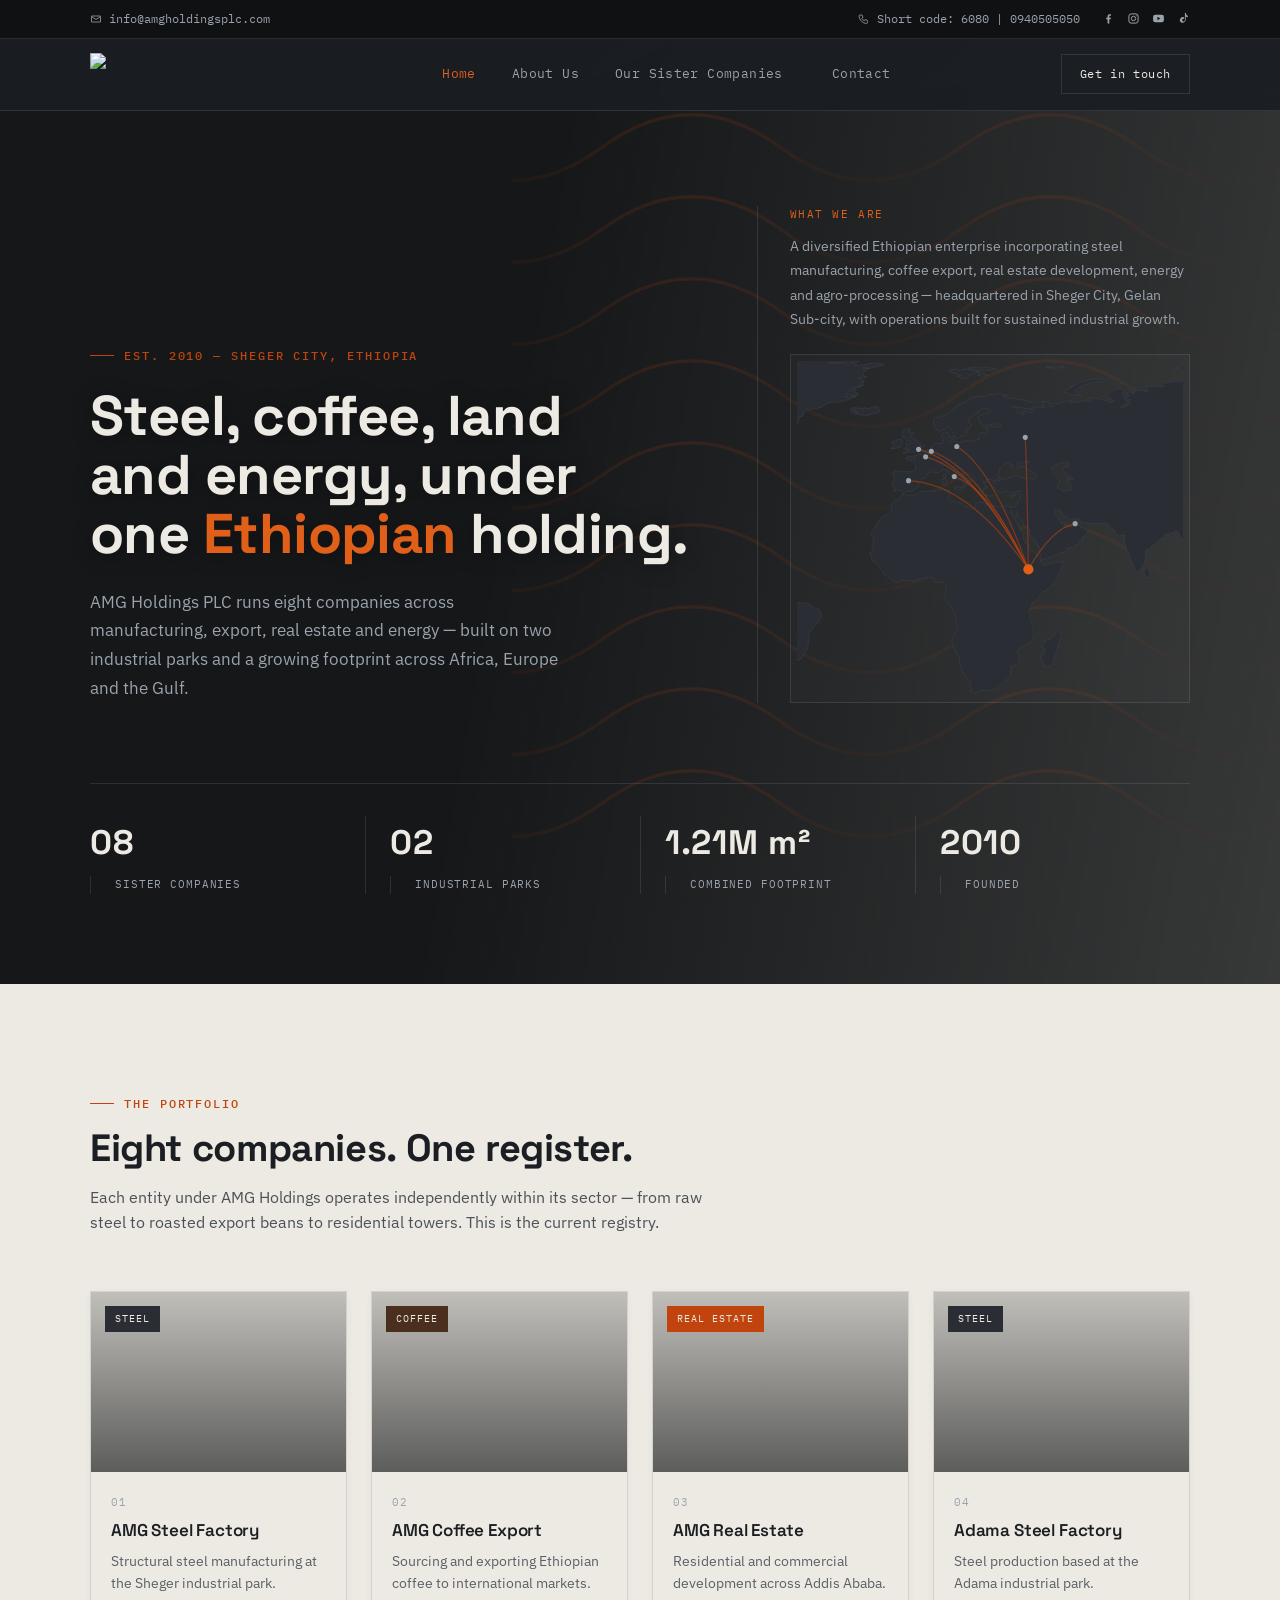
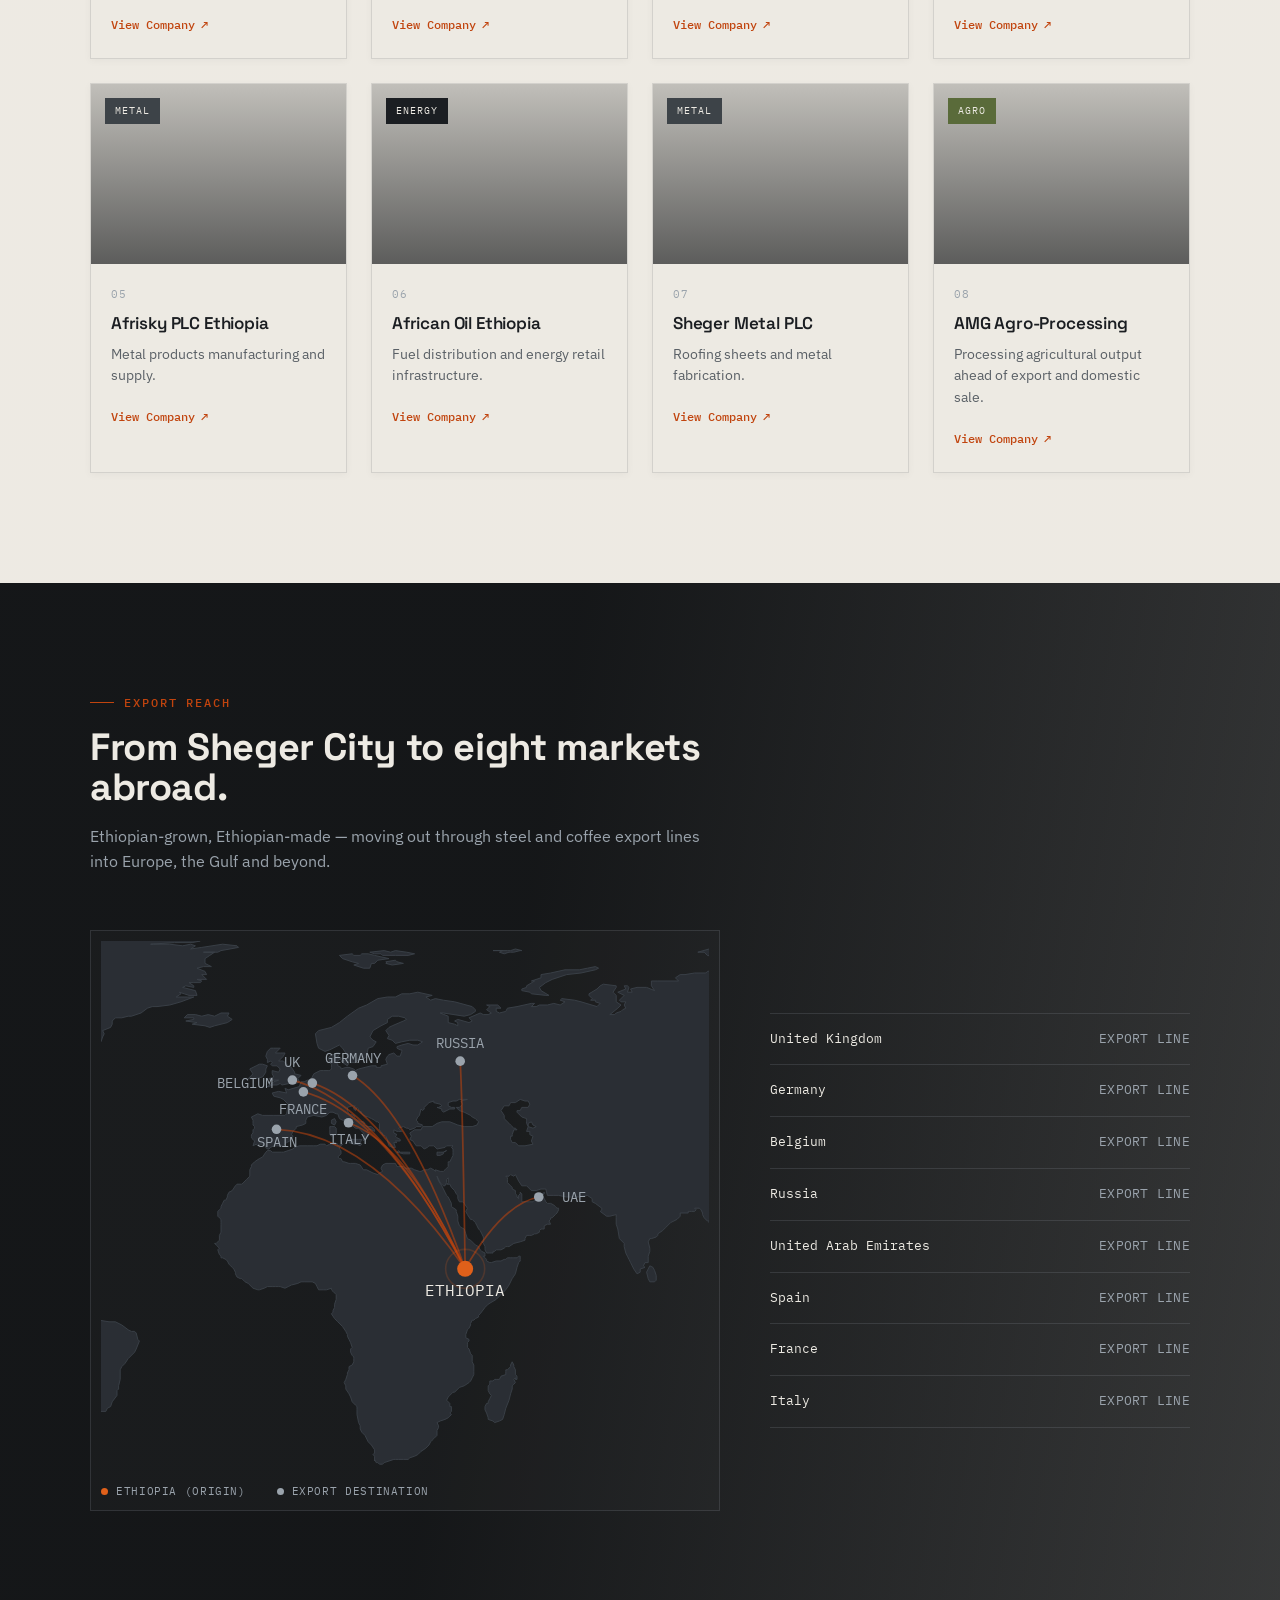
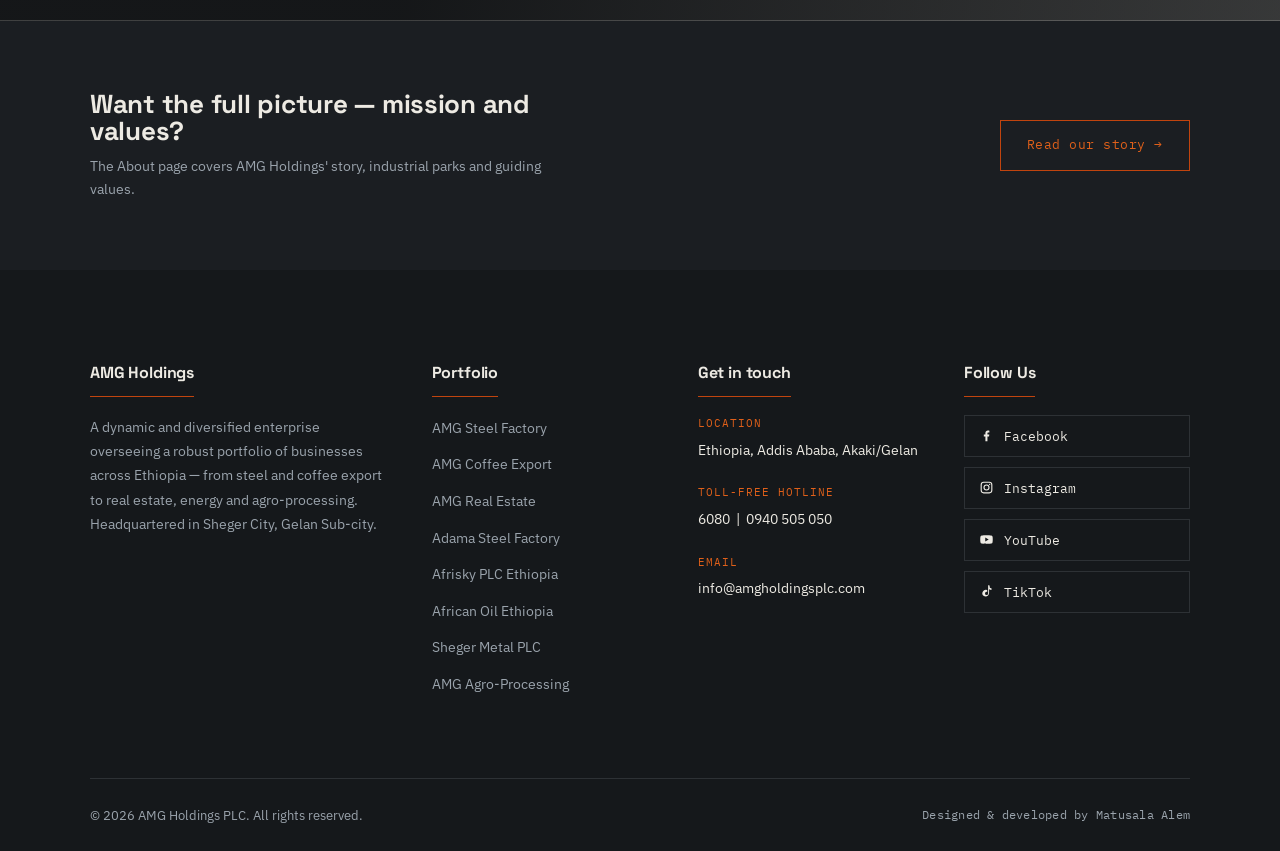
==== commit 4d8b9ab0: "Add Git ignore file and update site layout - Create .gitignore file with standard ignore patterns fo" ====
--- a/index.html
+++ b/index.html
@@ -140,19 +140,19 @@
     </div>
 
     <div class="stat-strip">
-      <div>
+      <div data-delay="1">
         <div class="stat-num mono">08</div>
         <div class="stat-label">Sister companies</div>
       </div>
-      <div>
+      <div data-delay="2">
         <div class="stat-num mono">02</div>
         <div class="stat-label">Industrial parks</div>
       </div>
-      <div>
+      <div data-delay="3">
         <div class="stat-num mono">1.21M m²</div>
         <div class="stat-label">Combined footprint</div>
       </div>
-      <div>
+      <div data-delay="4">
         <div class="stat-num mono">2010</div>
         <div class="stat-label">Founded</div>
       </div>
@@ -168,54 +168,101 @@
       <p>Each entity under AMG Holdings operates independently within its sector — from raw steel to roasted export beans to residential towers. This is the current registry.</p>
     </div>
 
-    <div class="ledger-table reveal">
-      <a class="ledger-row" id="steel-factory" href="amg-steel-factory.html" style="--row-bg:url('https://i.ytimg.com/vi/mecdcoQ88XI/maxresdefault.jpg');">
-        <div class="ledger-top"><div class="ledger-idx">01</div><div class="ledger-code">STEEL</div></div>
-        <div class="ledger-name">AMG Steel Factory</div>
-        <div class="ledger-desc">Structural steel manufacturing at the Sheger industrial park.</div>
-        <div class="ledger-arrow">↗</div>
-      </a>
-      <a class="ledger-row" id="coffee-export" href="amg-coffee-export.html" style="--row-bg:url('https://amgcoffeeexport.com/wp-content/uploads/2026/02/basket-with-roasted-coffee-beans-ground.webp');">
-        <div class="ledger-top"><div class="ledger-idx">02</div><div class="ledger-code">COFFEE</div></div>
-        <div class="ledger-name">AMG Coffee Export</div>
-        <div class="ledger-desc">Sourcing and exporting Ethiopian coffee to international markets.</div>
-        <div class="ledger-arrow">↗</div>
-      </a>
-      <a class="ledger-row" id="real-estate" href="amg-real-estate.html" style="--row-bg:url('https://encrypted-tbn0.gstatic.com/images?q=tbn:ANd9GcTxFi6ykShXsXOBFl5J5F5CG93PVbo3x-jDPBJt-l5SLP9j-Ah9amLdMPEG&s=10');">
-        <div class="ledger-top"><div class="ledger-idx">03</div><div class="ledger-code">REAL ESTATE</div></div>
-        <div class="ledger-name">AMG Real Estate</div>
-        <div class="ledger-desc">Residential and commercial development across Addis Ababa.</div>
-        <div class="ledger-arrow">↗</div>
-      </a>
-      <a class="ledger-row" id="adama-steel" href="adama-steel-factory.html" style="--row-bg:url('https://pbs.twimg.com/media/FNQXwkNXIAwPtQ-.jpg');">
-        <div class="ledger-top"><div class="ledger-idx">04</div><div class="ledger-code">STEEL</div></div>
-        <div class="ledger-name">Adama Steel Factory</div>
-        <div class="ledger-desc">Steel production based at the Adama industrial park.</div>
-        <div class="ledger-arrow">↗</div>
-      </a>
-      <a class="ledger-row" id="afrisky" href="afrisky-plc-ethiopia.html" style="--row-bg:url('https://encrypted-tbn0.gstatic.com/images?q=tbn:ANd9GcQzbeDmvFU2ahuIsBOrS7sh1AkFgjSGwqiAoBO_h--yO_JH5uUAmvbeByM&s=10');">
-        <div class="ledger-top"><div class="ledger-idx">05</div><div class="ledger-code">METAL</div></div>
-        <div class="ledger-name">Afrisky PLC Ethiopia</div>
-        <div class="ledger-desc">Metal products manufacturing and supply.</div>
-        <div class="ledger-arrow">↗</div>
-      </a>
-      <a class="ledger-row" id="african-oil" href="african-oil-ethiopia.html" style="--row-bg:url('https://encrypted-tbn0.gstatic.com/images?q=tbn:ANd9GcQlv2hJ9zNhvH1S2eu8aFZ5y0JnHWoRQ36hrC0Yjgkw5Npj8wCX8pY53oQ&s=10');">
-        <div class="ledger-top"><div class="ledger-idx">06</div><div class="ledger-code">ENERGY</div></div>
-        <div class="ledger-name">African Oil Ethiopia</div>
-        <div class="ledger-desc">Fuel distribution and energy retail infrastructure.</div>
-        <div class="ledger-arrow">↗</div>
-      </a>
-      <a class="ledger-row" id="sheger-metal" href="sheger-metal-plc.html" style="--row-bg:url('https://lessoethiopia.com/images/2024/07/16/IMG_0566.jpg');">
-        <div class="ledger-top"><div class="ledger-idx">07</div><div class="ledger-code">METAL</div></div>
-        <div class="ledger-name">Sheger Metal PLC</div>
-        <div class="ledger-desc">Roofing sheets and metal fabrication.</div>
-        <div class="ledger-arrow">↗</div>
-      </a>
-      <a class="ledger-row" id="agro-processing" href="amg-agro-processing.html" style="--row-bg:url('https://encrypted-tbn0.gstatic.com/images?q=tbn:ANd9GcSPHSPjIQTIZW_hxHsGKTFlqbM5bTCkZPpROjoZYvOLD6RDyvKqY2Weupw&s=10');">
-        <div class="ledger-top"><div class="ledger-idx">08</div><div class="ledger-code">AGRO</div></div>
-        <div class="ledger-name">AMG Agro-Processing</div>
-        <div class="ledger-desc">Processing agricultural output ahead of export and domestic sale.</div>
-        <div class="ledger-arrow">↗</div>
+    <div class="companies-grid reveal">
+      <a class="company-card" href="amg-steel-factory.html" data-category="steel">
+        <div class="company-card-image" style="background-image:url('https://i.ytimg.com/vi/mecdcoQ88XI/maxresdefault.jpg');">
+          <span class="company-card-badge">Steel</span>
+        </div>
+        <div class="company-card-content">
+          <div class="company-card-idx">01</div>
+          <h3 class="company-card-name">AMG Steel Factory</h3>
+          <p class="company-card-desc">Structural steel manufacturing at the Sheger industrial park.</p>
+          <span class="company-card-link">View Company <span class="company-card-arrow">↗</span></span>
+        </div>
+      </a>
+      
+      <a class="company-card" href="amg-coffee-export.html" data-category="coffee">
+        <div class="company-card-image" style="background-image:url('https://amgcoffeeexport.com/wp-content/uploads/2026/02/basket-with-roasted-coffee-beans-ground.webp');">
+          <span class="company-card-badge">Coffee</span>
+        </div>
+        <div class="company-card-content">
+          <div class="company-card-idx">02</div>
+          <h3 class="company-card-name">AMG Coffee Export</h3>
+          <p class="company-card-desc">Sourcing and exporting Ethiopian coffee to international markets.</p>
+          <span class="company-card-link">View Company <span class="company-card-arrow">↗</span></span>
+        </div>
+      </a>
+      
+      <a class="company-card" href="amg-real-estate.html" data-category="realestate">
+        <div class="company-card-image" style="background-image:url('https://encrypted-tbn0.gstatic.com/images?q=tbn:ANd9GcTxFi6ykShXsXOBFl5J5F5CG93PVbo3x-jDPBJt-l5SLP9j-Ah9amLdMPEG&s=10');">
+          <span class="company-card-badge">Real Estate</span>
+        </div>
+        <div class="company-card-content">
+          <div class="company-card-idx">03</div>
+          <h3 class="company-card-name">AMG Real Estate</h3>
+          <p class="company-card-desc">Residential and commercial development across Addis Ababa.</p>
+          <span class="company-card-link">View Company <span class="company-card-arrow">↗</span></span>
+        </div>
+      </a>
+      
+      <a class="company-card" href="adama-steel-factory.html" data-category="steel">
+        <div class="company-card-image" style="background-image:url('https://pbs.twimg.com/media/FNQXwkNXIAwPtQ-.jpg');">
+          <span class="company-card-badge">Steel</span>
+        </div>
+        <div class="company-card-content">
+          <div class="company-card-idx">04</div>
+          <h3 class="company-card-name">Adama Steel Factory</h3>
+          <p class="company-card-desc">Steel production based at the Adama industrial park.</p>
+          <span class="company-card-link">View Company <span class="company-card-arrow">↗</span></span>
+        </div>
+      </a>
+      
+      <a class="company-card" href="afrisky-plc-ethiopia.html" data-category="metal">
+        <div class="company-card-image" style="background-image:url('https://encrypted-tbn0.gstatic.com/images?q=tbn:ANd9GcQzbeDmvFU2ahuIsBOrS7sh1AkFgjSGwqiAoBO_h--yO_JH5uUAmvbeByM&s=10');">
+          <span class="company-card-badge">Metal</span>
+        </div>
+        <div class="company-card-content">
+          <div class="company-card-idx">05</div>
+          <h3 class="company-card-name">Afrisky PLC Ethiopia</h3>
+          <p class="company-card-desc">Metal products manufacturing and supply.</p>
+          <span class="company-card-link">View Company <span class="company-card-arrow">↗</span></span>
+        </div>
+      </a>
+      
+      <a class="company-card" href="african-oil-ethiopia.html" data-category="energy">
+        <div class="company-card-image" style="background-image:url('https://encrypted-tbn0.gstatic.com/images?q=tbn:ANd9GcQlv2hJ9zNhvH1S2eu8aFZ5y0JnHWoRQ36hrC0Yjgkw5Npj8wCX8pY53oQ&s=10');">
+          <span class="company-card-badge">Energy</span>
+        </div>
+        <div class="company-card-content">
+          <div class="company-card-idx">06</div>
+          <h3 class="company-card-name">African Oil Ethiopia</h3>
+          <p class="company-card-desc">Fuel distribution and energy retail infrastructure.</p>
+          <span class="company-card-link">View Company <span class="company-card-arrow">↗</span></span>
+        </div>
+      </a>
+      
+      <a class="company-card" href="sheger-metal-plc.html" data-category="metal">
+        <div class="company-card-image" style="background-image:url('https://lessoethiopia.com/images/2024/07/16/IMG_0566.jpg');">
+          <span class="company-card-badge">Metal</span>
+        </div>
+        <div class="company-card-content">
+          <div class="company-card-idx">07</div>
+          <h3 class="company-card-name">Sheger Metal PLC</h3>
+          <p class="company-card-desc">Roofing sheets and metal fabrication.</p>
+          <span class="company-card-link">View Company <span class="company-card-arrow">↗</span></span>
+        </div>
+      </a>
+      
+      <a class="company-card" href="amg-agro-processing.html" data-category="agro">
+        <div class="company-card-image" style="background-image:url('https://encrypted-tbn0.gstatic.com/images?q=tbn:ANd9GcSPHSPjIQTIZW_hxHsGKTFlqbM5bTCkZPpROjoZYvOLD6RDyvKqY2Weupw&s=10');">
+          <span class="company-card-badge">Agro</span>
+        </div>
+        <div class="company-card-content">
+          <div class="company-card-idx">08</div>
+          <h3 class="company-card-name">AMG Agro-Processing</h3>
+          <p class="company-card-desc">Processing agricultural output ahead of export and domestic sale.</p>
+          <span class="company-card-link">View Company <span class="company-card-arrow">↗</span></span>
+        </div>
       </a>
     </div>
   </div>
@@ -263,14 +310,14 @@
       </div>
       <div class="reveal">
         <div class="reach-list">
-          <div class="reach-item"><span class="country">United Kingdom</span><span class="via mono">EXPORT LINE</span></div>
-          <div class="reach-item"><span class="country">Germany</span><span class="via mono">EXPORT LINE</span></div>
-          <div class="reach-item"><span class="country">Belgium</span><span class="via mono">EXPORT LINE</span></div>
-          <div class="reach-item"><span class="country">Russia</span><span class="via mono">EXPORT LINE</span></div>
-          <div class="reach-item"><span class="country">United Arab Emirates</span><span class="via mono">EXPORT LINE</span></div>
-          <div class="reach-item"><span class="country">Spain</span><span class="via mono">EXPORT LINE</span></div>
-          <div class="reach-item"><span class="country">France</span><span class="via mono">EXPORT LINE</span></div>
-          <div class="reach-item"><span class="country">Italy</span><span class="via mono">EXPORT LINE</span></div>
+          <div class="reach-item" data-delay="1"><span class="country">United Kingdom</span><span class="via mono">EXPORT LINE</span></div>
+          <div class="reach-item" data-delay="2"><span class="country">Germany</span><span class="via mono">EXPORT LINE</span></div>
+          <div class="reach-item" data-delay="3"><span class="country">Belgium</span><span class="via mono">EXPORT LINE</span></div>
+          <div class="reach-item" data-delay="4"><span class="country">Russia</span><span class="via mono">EXPORT LINE</span></div>
+          <div class="reach-item" data-delay="5"><span class="country">United Arab Emirates</span><span class="via mono">EXPORT LINE</span></div>
+          <div class="reach-item" data-delay="6"><span class="country">Spain</span><span class="via mono">EXPORT LINE</span></div>
+          <div class="reach-item" data-delay="7"><span class="country">France</span><span class="via mono">EXPORT LINE</span></div>
+          <div class="reach-item" data-delay="8"><span class="country">Italy</span><span class="via mono">EXPORT LINE</span></div>
         </div>
       </div>
     </div>
--- a/style.css
+++ b/style.css
@@ -566,6 +566,233 @@
 /* scroll reveal */
 .reveal{opacity:0; transform:translateY(24px); transition:opacity .7s ease, transform .7s ease;}
 .reveal.in{opacity:1; transform:translateY(0);}
+
+/* Enhanced reveal with stagger delays */
+.reveal[data-delay="1"]{transition-delay:.1s;}
+.reveal[data-delay="2"]{transition-delay:.2s;}
+.reveal[data-delay="3"]{transition-delay:.3s;}
+.reveal[data-delay="4"]{transition-delay:.4s;}
+
+/* Respect reduced motion preferences */
+@media(prefers-reduced-motion:reduce){
+  html{scroll-behavior:auto;}
+  .reveal,.reveal[data-delay]{transition:none; opacity:1; transform:none;}
+  .hero h1,.hero p.lead,.stat-strip div,.ledger-row,.mvv-card,.reach-item{animation:none!important; transition:none!important;}
+}
+
+/* ===== HERO ENHANCEMENTS ===== */
+.hero h1{
+  text-shadow:0 2px 20px rgba(0,0,0,0.4);
+  animation:fadeUp .8s ease-out both;
+}
+.hero p.lead{
+  animation:fadeUp .8s ease-out .15s both;
+}
+.hero-side{
+  animation:fadeUp .8s ease-out .3s both;
+}
+.stat-strip div{
+  opacity:0;
+  animation:fadeUp .6s ease-out both;
+}
+.stat-strip div:nth-child(1){animation-delay:.4s;}
+.stat-strip div:nth-child(2){animation-delay:.5s;}
+.stat-strip div:nth-child(3){animation-delay:.6s;}
+.stat-strip div:nth-child(4){animation-delay:.7s;}
+
+@keyframes fadeUp{
+  from{opacity:0; transform:translateY(20px);}
+  to{opacity:1; transform:translateY(0);}
+}
+
+/* ===== SISTER COMPANIES CARD GRID ===== */
+.companies-grid{
+  display:grid;
+  grid-template-columns:repeat(4, 1fr);
+  gap:24px;
+  margin-top:40px;
+}
+.company-card{
+  background:var(--parchment);
+  border:1px solid var(--line);
+  overflow:hidden;
+  position:relative;
+  text-decoration:none;
+  transition:all .3s cubic-bezier(.25,.8,.25,1);
+  box-shadow:0 2px 8px rgba(0,0,0,0.04);
+}
+.company-card:hover{
+  transform:translateY(-6px);
+  box-shadow:0 12px 32px rgba(0,0,0,0.12);
+  border-color:var(--oxide);
+}
+.company-card-image{
+  height:180px;
+  background-size:cover;
+  background-position:center;
+  position:relative;
+  overflow:hidden;
+}
+.company-card-image::after{
+  content:"";
+  position:absolute;
+  inset:0;
+  background:linear-gradient(180deg, rgba(15,17,19,0.2) 0%, rgba(15,17,19,0.65) 100%);
+  transition:background .3s ease;
+}
+.company-card:hover .company-card-image::after{
+  background:linear-gradient(180deg, rgba(15,17,19,0.1) 0%, rgba(15,17,19,0.5) 100%);
+}
+.company-card-badge{
+  position:absolute;
+  top:14px;
+  left:14px;
+  font-family:'IBM Plex Mono', monospace;
+  font-size:10px;
+  letter-spacing:0.1em;
+  text-transform:uppercase;
+  color:var(--parchment);
+  background:var(--oxide);
+  padding:5px 10px;
+  z-index:2;
+}
+.company-card-content{
+  padding:22px 20px;
+}
+.company-card-idx{
+  font-family:'IBM Plex Mono', monospace;
+  font-size:11px;
+  color:var(--alloy);
+  letter-spacing:0.08em;
+  text-transform:uppercase;
+  margin-bottom:8px;
+}
+.company-card-name{
+  font-family:'Space Grotesk', sans-serif;
+  font-weight:600;
+  font-size:17px;
+  color:var(--ink);
+  margin-bottom:10px;
+  line-height:1.3;
+}
+.company-card-desc{
+  font-size:13.5px;
+  color:#5a6066;
+  line-height:1.6;
+  margin-bottom:16px;
+}
+.company-card-link{
+  font-family:'IBM Plex Mono', monospace;
+  font-size:12px;
+  color:var(--oxide);
+  display:inline-flex;
+  align-items:center;
+  gap:6px;
+  font-weight:500;
+  transition:gap .2s ease;
+}
+.company-card:hover .company-card-link{
+  gap:10px;
+}
+.company-card-arrow{
+  transition:transform .2s ease;
+}
+.company-card:hover .company-card-arrow{
+  transform:translate(3px, -3px);
+}
+
+/* Category colors for badges */
+.company-card[data-category="steel"] .company-card-badge{background:#2A2E34;}
+.company-card[data-category="coffee"] .company-card-badge{background:#4A2E1E;}
+.company-card[data-category="realestate"] .company-card-badge{background:#C1440E;}
+.company-card[data-category="energy"] .company-card-badge{background:#1B1E22;}
+.company-card[data-category="agro"] .company-card-badge{background:#5A6B3A;}
+.company-card[data-category="metal"] .company-card-badge{background:#3D4348;}
+
+@media(max-width:1200px){
+  .companies-grid{grid-template-columns:repeat(3, 1fr);}
+}
+@media(max-width:900px){
+  .companies-grid{grid-template-columns:repeat(2, 1fr);}
+}
+@media(max-width:600px){
+  .companies-grid{grid-template-columns:1fr;}
+}
+
+/* ===== LEDGER ROW ENHANCEMENTS ===== */
+.ledger-row{
+  animation:fadeUp .6s ease-out both;
+}
+.ledger-row:nth-child(1){animation-delay:.1s;}
+.ledger-row:nth-child(2){animation-delay:.15s;}
+.ledger-row:nth-child(3){animation-delay:.2s;}
+.ledger-row:nth-child(4){animation-delay:.25s;}
+.ledger-row:nth-child(5){animation-delay:.3s;}
+.ledger-row:nth-child(6){animation-delay:.35s;}
+.ledger-row:nth-child(7){animation-delay:.4s;}
+.ledger-row:nth-child(8){animation-delay:.45s;}
+
+/* ===== MVV CARD ENHANCEMENTS ===== */
+.mvv-card{
+  transition:transform .3s ease, box-shadow .3s ease;
+}
+.mvv-card:hover{
+  transform:translateY(-4px);
+  box-shadow:0 8px 24px rgba(0,0,0,0.08);
+}
+
+/* ===== REACH LIST ENHANCEMENTS ===== */
+.reach-item{
+  transition:padding-left .2s ease, background .2s ease;
+}
+.reach-item:hover{
+  padding-left:8px;
+  background:rgba(255,255,255,0.02);
+}
+
+/* ===== BUTTON ENHANCEMENTS ===== */
+.cta-btn,.nav-cta,.follow-btn{
+  position:relative;
+  overflow:hidden;
+}
+.cta-btn::before,.nav-cta::before,.follow-btn::before{
+  content:"";
+  position:absolute;
+  top:50%;
+  left:50%;
+  width:0;
+  height:0;
+  background:rgba(255,255,255,0.1);
+  border-radius:50%;
+  transform:translate(-50%, -50%);
+  transition:width .4s ease, height .4s ease;
+}
+.cta-btn:hover::before,.nav-cta:hover::before,.follow-btn:hover::before{
+  width:300px;
+  height:300px;
+}
+
+/* ===== FOOTER LINKS ENHANCEMENT ===== */
+.foot-col li a{
+  position:relative;
+  padding-left:0;
+  transition:padding-left .2s ease, color .2s ease;
+}
+.foot-col li a:hover{
+  padding-left:6px;
+}
+.foot-col li a::before{
+  content:"→";
+  position:absolute;
+  left:-10px;
+  opacity:0;
+  transition:opacity .2s ease, left .2s ease;
+  color:var(--oxide-bright);
+}
+.foot-col li a:hover::before{
+  opacity:1;
+  left:0;
+}
 
 @media(max-width:1050px){
   .ledger-table{grid-template-columns:repeat(2, 1fr);}
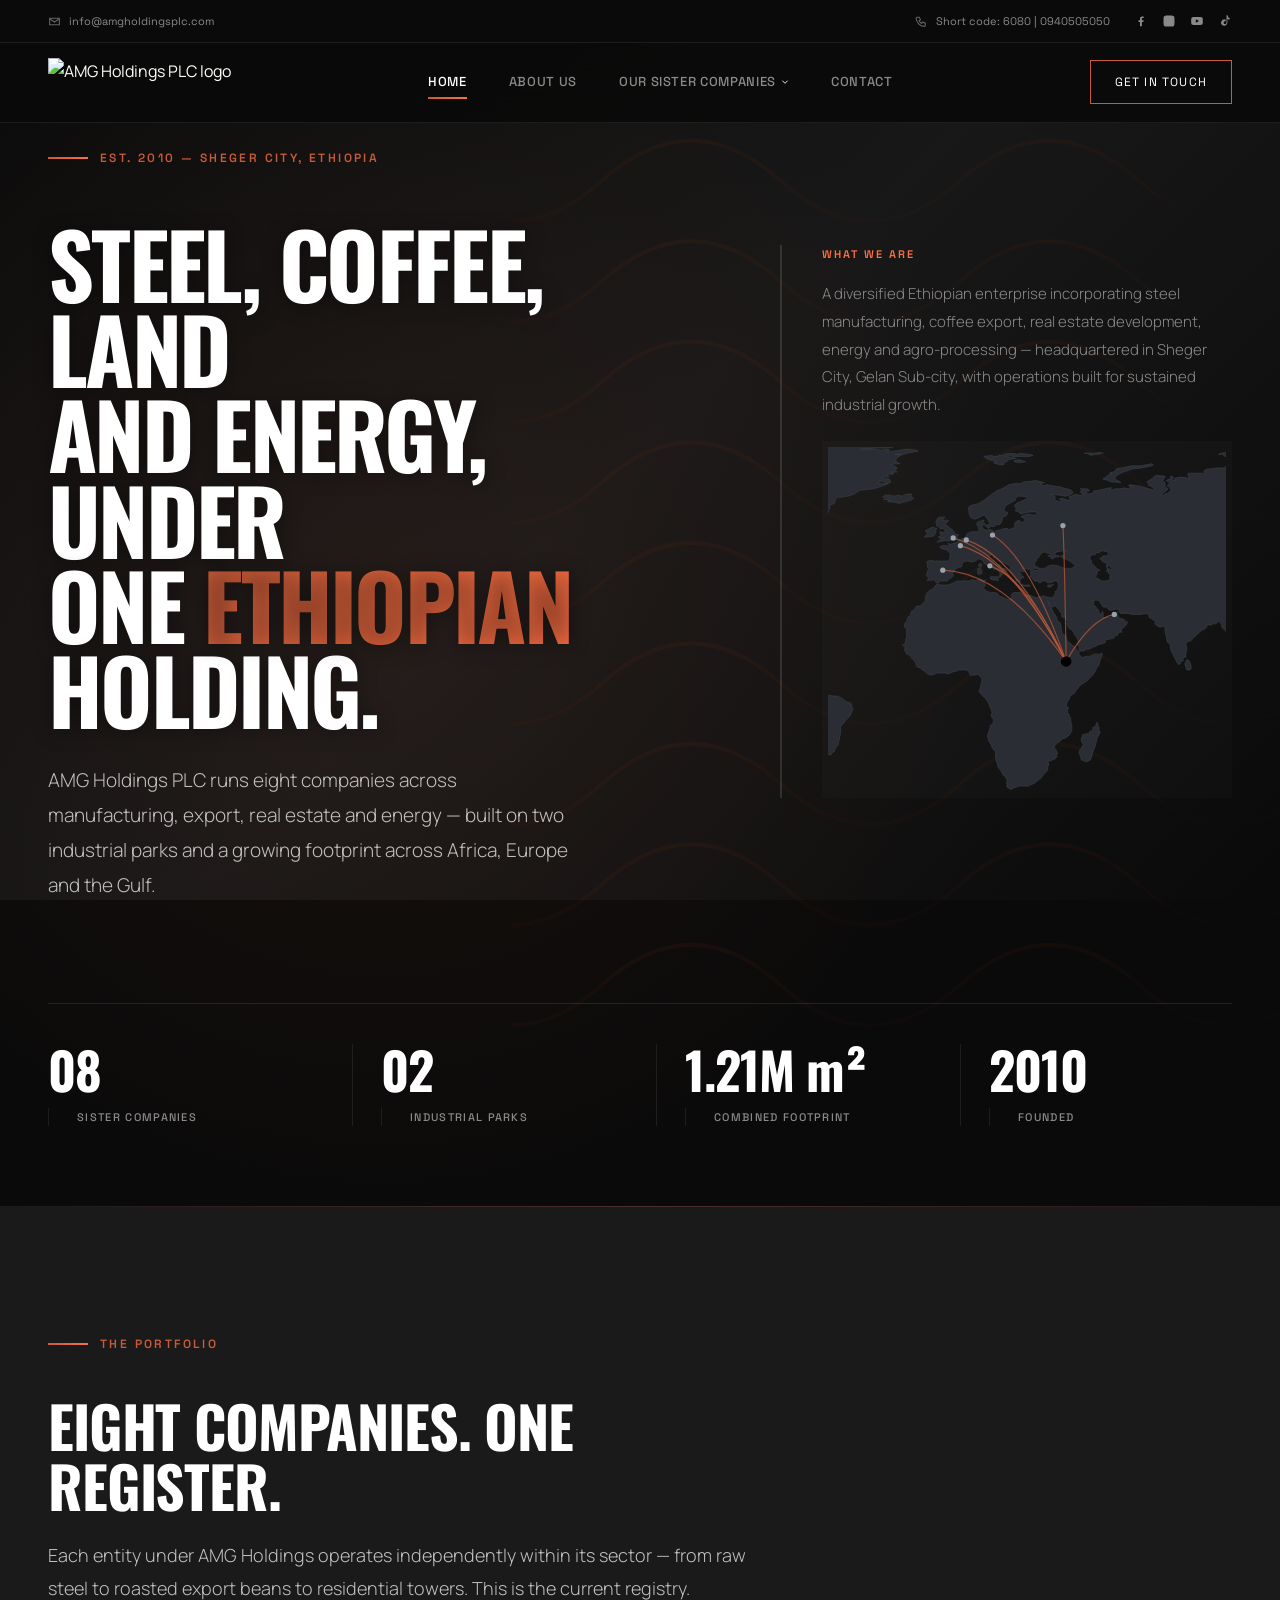
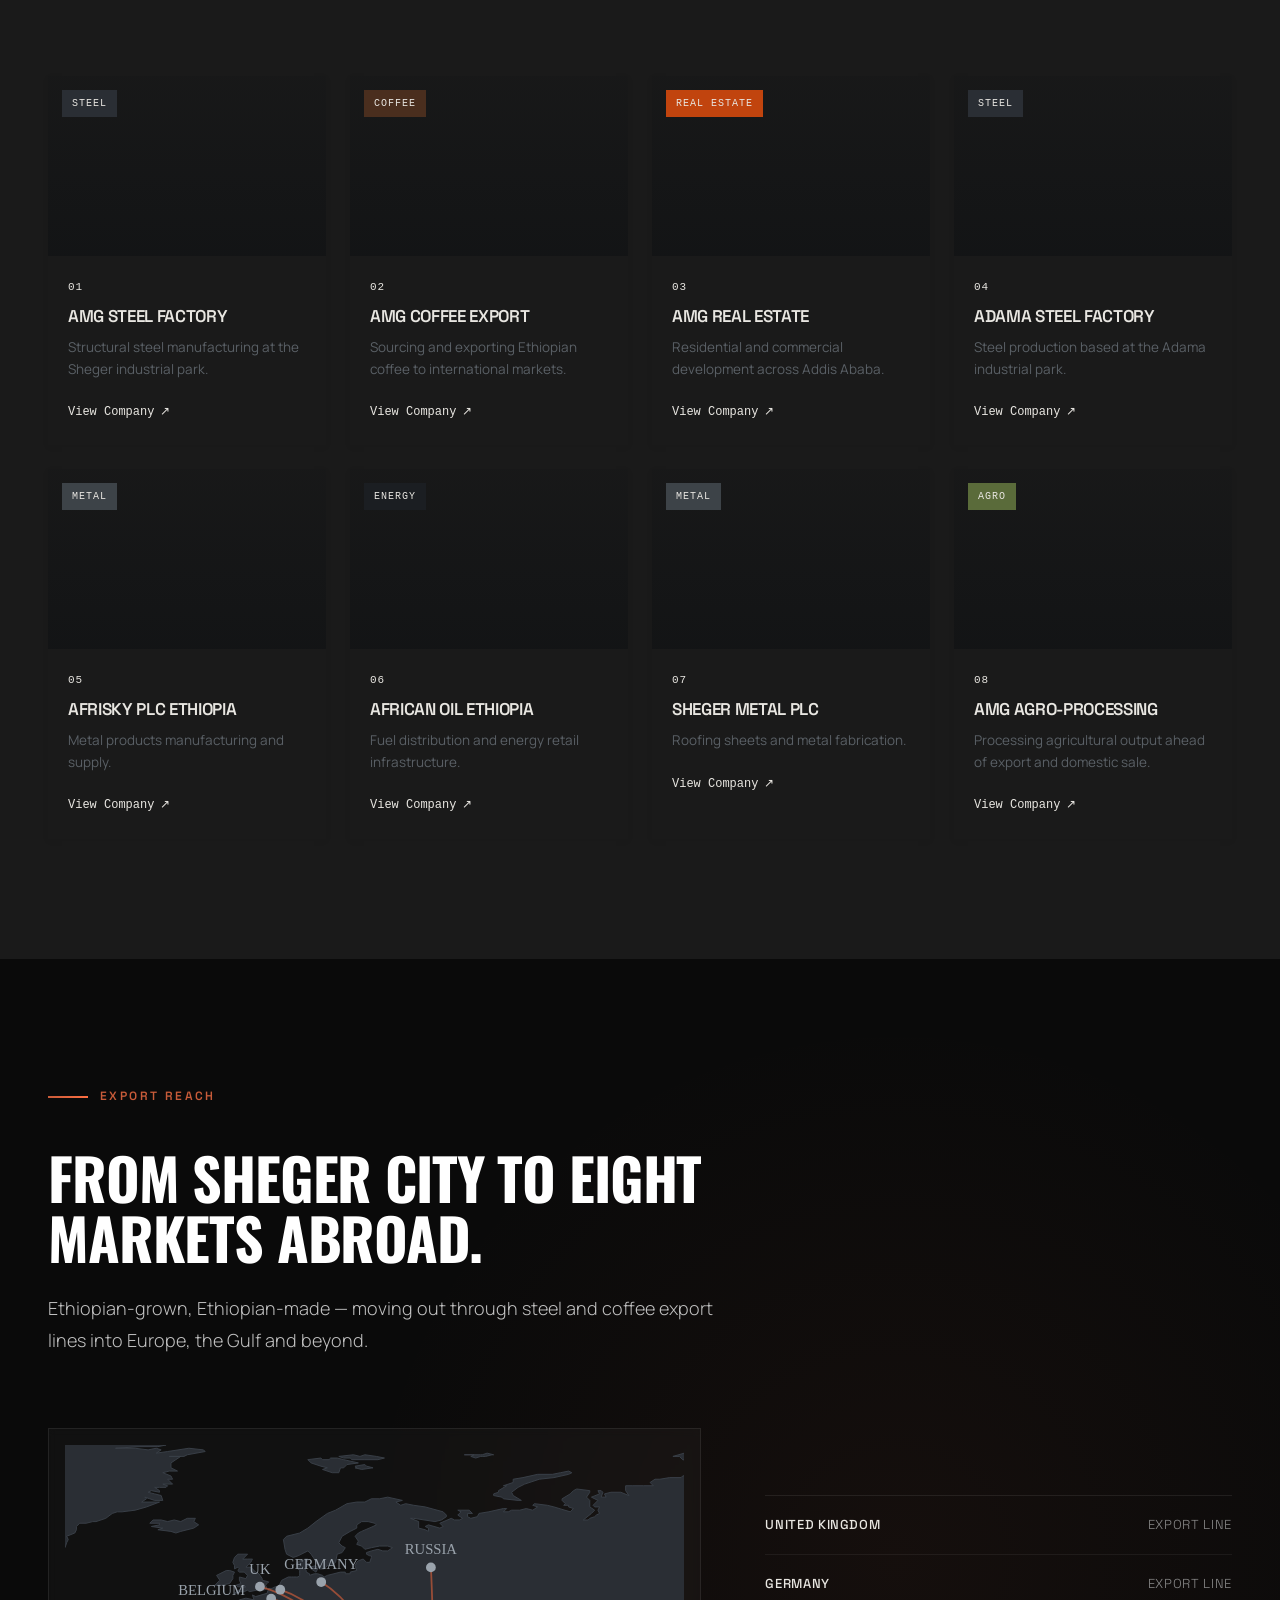
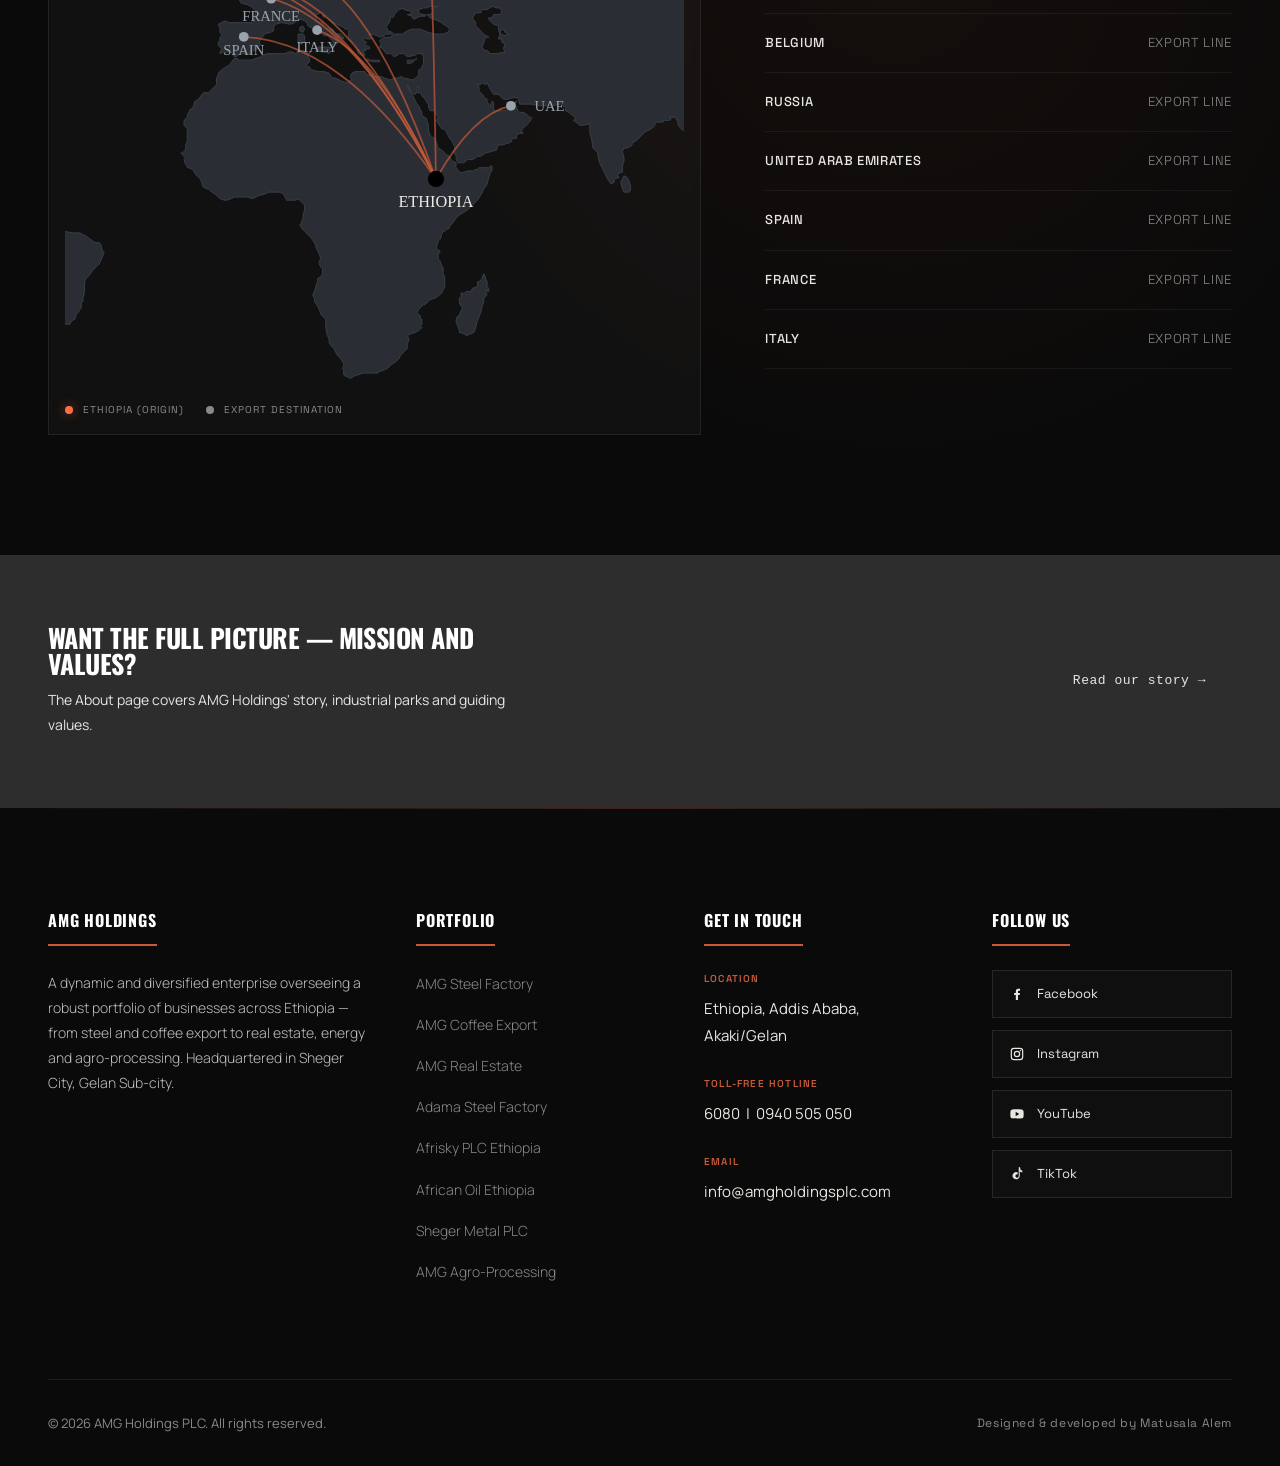
==== commit 1a8c1732: "Fix export map routes and enhance sister company dropdown styling Key features implemented: - Update" ====
--- a/index.html
+++ b/index.html
@@ -117,14 +117,14 @@
         <div class="hero-mini-map">
           <svg viewBox="380 20 380 330" xmlns="http://www.w3.org/2000/svg">
   <path d="M335 472L334 474L333 475L327 475L321 475L317 474L316 473L322 473L328 473L330 472L332 471L335 472ZM58 471L52 471L49 470L47 469L45 468L47 467L52 468L55 469L57 470L58 471ZM375 467L378 468L379 470L380 471L380 472L375 473L371 474L366 475L360 475L353 475L350 474L350 473L356 472L358 471L360 470L361 469L363 468L365 467L366 467L370 466L375 467ZM163 454L167 455L170 454L169 455L166 456L162 456L159 455L160 454L163 454ZM151 454L155 455L154 455L150 455L146 454L148 453L151 454ZM225 450L228 450L231 450L233 451L231 451L227 451L224 451L220 451L217 451L216 450L217 449L221 450L225 450ZM310 447L310 448L310 449L309 450L306 451L303 451L299 451L300 450L297 451L294 451L292 450L292 449L295 448L297 448L300 448L301 446L301 445L301 443L302 442L305 441L306 442L307 443L308 445L309 446L310 447ZM0 485L3 484L8 485L8 484L9 484L10 484L11 484L12 484L16 485L19 484L20 484L28 483L31 484L32 484L36 485L44 486L50 486L61 487L69 486L81 487L87 488L95 487L102 486L103 485L92 485L83 484L81 483L73 482L74 481L75 480L76 479L75 478L71 477L69 476L64 475L71 475L78 475L82 476L86 475L91 474L93 473L92 472L89 471L85 470L79 470L74 470L69 470L67 469L63 468L61 467L60 464L61 464L64 465L69 464L73 464L75 465L80 465L83 464L87 464L90 463L94 462L94 461L93 460L94 459L97 459L99 460L103 459L107 459L111 459L114 458L118 458L121 457L124 456L127 457L128 457L133 456L136 457L140 457L144 456L148 457L152 457L156 457L160 457L164 457L167 457L170 456L174 456L177 456L180 456L183 455L185 456L186 457L188 458L191 457L194 458L198 458L201 459L205 459L209 458L213 458L217 459L220 459L222 458L220 457L219 456L215 456L214 455L213 454L212 452L214 452L218 452L221 452L225 453L227 453L229 454L232 454L236 454L240 454L243 453L246 454L250 454L252 452L254 453L258 453L261 453L263 454L267 454L270 455L274 455L276 454L277 453L280 454L284 454L286 455L288 455L292 455L295 455L298 454L301 454L305 453L309 453L311 452L313 451L314 450L313 449L312 448L311 447L310 446L310 445L310 444L310 443L311 442L312 440L313 439L312 438L312 437L313 436L315 435L317 434L318 433L321 432L322 431L323 430L325 430L328 429L329 429L331 428L334 428L336 427L337 426L339 426L341 426L340 427L337 428L336 429L334 428L332 429L330 429L328 430L326 431L326 432L326 433L327 434L326 435L323 435L321 436L320 437L318 438L318 439L319 440L320 441L322 441L324 442L326 443L326 444L327 446L328 446L329 447L330 450L330 451L331 452L331 453L331 455L330 456L328 457L324 457L323 458L321 459L317 460L313 461L310 461L306 462L304 463L299 463L295 463L290 463L285 463L286 464L291 465L294 465L295 466L292 467L288 467L284 468L283 469L283 470L287 471L287 472L291 473L297 473L302 474L306 475L311 476L317 476L324 477L329 478L334 479L337 480L338 481L342 480L346 479L351 478L357 478L362 477L369 477L375 477L381 478L383 477L387 476L394 476L399 475L404 475L410 474L416 474L421 473L419 472L418 471L418 470L412 470L406 471L401 471L400 470L401 468L402 467L406 466L411 466L414 465L417 464L420 463L424 462L427 462L429 462L434 462L438 461L441 461L444 460L447 460L451 459L454 458L456 457L457 456L454 455L455 454L457 453L460 453L463 452L466 451L468 450L469 449L471 448L475 448L476 449L479 449L480 448L481 447L484 447L485 448L488 449L492 448L495 448L498 448L499 449L502 448L505 448L508 447L511 447L514 446L517 446L520 445L522 444L524 445L526 444L528 446L530 447L533 446L534 445L537 444L541 445L542 446L544 445L547 444L551 444L553 444L557 444L560 445L561 446L563 446L566 446L569 446L572 446L575 446L578 445L581 445L583 444L586 444L589 443L591 443L593 441L594 440L597 441L598 442L600 442L603 442L605 443L607 444L610 443L611 442L614 441L617 441L619 440L623 440L625 439L627 438L629 438L632 438L634 437L636 436L639 436L641 436L642 435L644 434L646 433L649 433L651 433L654 433L657 433L659 434L659 435L661 436L663 437L666 437L668 438L671 439L673 439L676 438L678 437L681 438L683 438L686 438L689 439L691 439L694 442L693 444L691 444L688 445L689 446L692 446L691 447L690 448L689 450L691 450L694 451L697 450L699 449L700 448L701 447L703 446L704 445L705 444L707 444L710 444L713 443L716 443L717 442L718 441L720 440L722 439L725 439L726 438L728 437L730 437L733 437L735 437L738 436L741 437L743 436L744 434L745 435L747 436L749 437L752 437L754 436L757 437L760 437L762 436L764 437L766 437L769 437L772 437L774 436L777 437L779 436L780 435L782 434L786 432L787 433L790 433L791 434L795 436L798 436L800 436L803 436L806 435L808 435L810 434L813 434L816 433L818 434L819 434L821 435L824 435L826 436L829 437L833 437L836 437L838 436L840 435L842 435L845 435L848 435L850 435L853 435L855 435L858 435L860 435L863 435L866 434L869 434L872 434L874 434L875 433L875 431L877 432L877 433L878 435L879 435L882 436L885 436L889 436L891 436L895 436L897 436L901 436L904 436L906 437L906 438L907 439L910 439L913 440L917 440L921 441L924 441L927 441L929 440L931 441L933 442L936 443L939 443L942 443L944 444L947 445L949 446L952 446L955 446L958 447L961 447L965 447L968 447L971 448L974 448L976 449L975 450L974 451L973 452L972 453L970 455L967 455L965 456L961 457L960 458L958 459L956 460L955 461L954 462L954 463L954 464L956 465L956 466L958 467L963 468L964 469L959 469L955 470L949 470L947 471L947 473L945 474L944 475L948 476L949 477L951 478L955 479L959 480L963 481L969 481L971 483L979 483L979 484L981 484L989 484L995 485Z M0 485ZM312 400L315 401L319 402L318 403L315 403L314 402L313 404L311 404L308 404L306 403L303 403L299 401L296 400L293 397L295 397L299 399L302 400L304 399L305 397L307 396L309 396L310 398L312 400ZM337 392L340 393L339 394L335 395L334 394L331 395L330 394L333 392L336 393L337 392ZM695 388L691 388L691 387L691 386L691 385L693 386L696 386L696 387L695 388ZM904 363L907 364L908 364L910 363L912 364L912 367L911 368L911 370L910 369L908 371L907 371L906 371L904 369L904 367L902 364L902 363L904 363ZM981 364L981 365L983 364L984 365L984 366L983 367L981 369L980 370L981 372L979 372L976 373L976 375L974 378L972 379L970 380L968 379L966 379L963 378L963 377L964 375L968 373L969 372L971 371L974 370L975 368L977 366L978 365L978 364L980 362L981 364ZM985 350L987 353L987 351L988 352L989 354L991 355L993 355L994 354L996 355L995 357L994 359L992 359L991 360L992 361L991 361L990 363L989 365L987 366L986 365L985 365L987 362L986 361L983 360L983 359L985 358L985 356L985 354L984 352L984 351L983 350L981 348L980 346L981 346L982 347L984 348L985 350ZM964 312L963 312L962 311L960 310L958 309L956 307L956 306L957 306L958 307L960 308L960 309L963 310L964 312ZM995 298L996 299L996 300L994 301L993 300L992 299L994 298L995 299L995 298ZM0 296Z M998 297L996 297L996 296L997 296L998 295Z M0 295L1 295L0 296ZM966 296L965 296L964 295L964 294L966 296ZM964 291L965 294L964 293L963 294L963 293L963 291L964 291ZM639 288L639 291L640 292L640 294L639 294L639 293L638 294L639 296L638 297L637 298L637 300L636 303L635 307L633 312L632 316L631 319L629 320L626 321L625 320L622 319L622 318L621 315L620 313L620 311L621 309L622 309L622 308L623 306L624 304L623 303L622 301L622 298L623 297L623 295L625 295L626 294L627 294L629 294L630 292L633 291L633 289L633 288L634 288L636 286L636 285L637 283L638 285L638 286L639 288ZM899 288L900 290L902 289L902 291L904 292L904 293L904 295L905 297L906 299L906 301L907 303L910 304L912 305L913 307L915 309L916 312L917 311L918 313L919 312L919 315L921 317L922 318L925 320L925 322L925 324L925 326L927 328L926 331L926 332L925 334L925 336L925 338L923 340L921 342L920 344L919 345L919 348L918 349L917 351L917 353L917 354L915 355L912 355L909 356L908 357L906 358L904 357L902 357L903 355L901 356L899 358L897 357L895 357L893 356L891 356L889 354L888 352L888 350L886 349L884 349L885 348L884 346L883 347L880 348L882 346L882 345L883 343L883 341L881 344L879 345L878 347L876 346L876 344L874 342L872 341L873 341L869 339L867 339L865 337L860 338L856 339L853 340L850 339L847 341L845 342L845 343L843 344L841 344L839 344L837 344L835 344L833 344L831 346L829 347L828 347L826 347L824 347L821 346L820 345L820 343L821 343L821 342L821 341L822 339L821 338L820 335L819 333L820 332L818 330L818 329L817 328L817 326L815 324L815 323L816 324L815 321L816 322L817 323L817 322L816 319L815 318L815 316L816 315L816 314L816 312L817 310L817 313L818 311L821 310L822 309L824 308L825 307L826 308L828 307L830 306L831 306L831 305L833 305L836 305L837 303L838 302L840 301L840 299L840 298L842 296L843 298L844 297L843 296L844 295L845 295L845 293L847 292L848 291L849 290L850 290L850 289L852 289L853 288L855 290L857 291L858 291L860 292L859 290L861 288L862 287L862 286L863 285L865 284L866 284L868 284L868 282L866 281L868 281L869 282L871 283L873 283L874 283L876 284L877 283L878 283L879 283L880 284L880 286L879 287L878 287L878 288L877 290L876 291L876 292L879 293L881 294L882 295L884 297L885 297L886 297L887 298L889 299L891 298L892 297L892 296L893 294L894 292L893 290L893 288L893 286L894 285L894 284L894 283L895 281L896 280L897 281L897 283L898 283L898 284L899 286L899 287L899 288ZM950 279L951 280L949 280L948 278L950 279ZM835 278L834 278L830 277L833 276L835 277L835 278ZM947 277L946 277L944 277L943 277L944 276L945 276L946 277L947 277ZM949 277L947 275L946 273L947 273L948 275L949 277ZM846 278L843 279L843 278L843 277L844 276L847 275L847 274L850 273L852 273L853 273L854 273L853 274L850 275L847 276L846 278ZM827 272L828 273L830 273L831 274L828 275L826 275L824 275L825 273L827 273L827 272ZM841 272L841 274L837 275L833 274L833 273L835 273L837 274L839 274L841 272ZM944 273L944 274L942 273L941 272L939 271L940 270L941 271L943 272L944 273ZM938 270L937 271L936 270L935 269L935 268L936 270L938 270ZM802 269L807 269L808 268L813 269L814 271L818 272L821 273L818 274L815 273L813 273L810 273L807 273L804 272L802 271L801 272L796 270L795 269L793 269L795 266L798 267L800 268L801 268L802 269ZM874 267L873 269L873 267L873 266L874 265L874 266L874 267ZM933 269L932 269L931 268L930 266L929 264L930 264L930 265L931 265L932 267L933 268L933 269ZM922 265L921 265L920 266L919 267L917 268L916 268L914 267L912 266L912 265L915 266L916 265L917 264L917 265L919 265L920 264L921 263L921 262L923 262L923 264L922 265ZM853 260L852 261L851 260L850 259L853 259L853 260ZM862 259L863 261L861 260L859 259L857 260L855 259L856 258L859 258L862 259ZM925 262L925 263L924 262L923 261L922 260L921 258L919 258L919 257L921 258L922 258L923 259L924 260L925 261L925 262ZM873 253L873 258L876 259L879 256L882 255L884 255L887 256L889 257L892 257L896 259L902 261L904 262L905 264L906 265L910 267L911 268L908 269L909 271L911 272L913 275L915 275L915 276L917 277L916 277L919 279L917 280L916 279L914 279L911 278L909 276L907 275L906 272L902 271L900 272L898 273L898 275L896 276L895 275L892 275L889 273L886 272L886 273L882 273L883 271L885 270L884 267L883 265L878 263L875 262L871 260L870 261L869 261L869 260L869 259L867 258L870 257L872 257L871 256L867 256L866 254L864 254L863 253L866 252L868 251L872 252L873 253ZM848 246L846 249L844 249L841 249L836 249L834 249L833 251L836 254L837 253L843 252L842 253L841 253L840 254L838 255L840 259L840 260L842 263L842 265L841 266L840 265L841 262L838 263L837 263L838 262L836 260L836 257L834 258L834 261L835 265L833 266L832 265L832 262L832 260L831 260L830 258L831 256L831 254L833 250L833 248L836 246L838 247L841 248L845 247L847 245L848 246ZM857 247L857 249L856 249L855 251L857 252L856 252L855 251L854 247L854 245L855 244L856 245L857 246L857 247ZM794 266L791 266L789 264L785 262L784 260L782 258L780 256L778 252L776 249L775 247L774 245L771 243L770 241L768 239L765 236L765 235L766 235L771 235L773 238L775 240L777 241L780 244L782 244L785 246L786 248L788 250L787 252L789 253L790 253L790 255L791 257L793 257L795 259L794 262L794 266ZM827 245L831 247L827 248L826 250L826 252L824 254L824 257L823 261L822 260L819 261L818 260L816 260L815 259L811 260L810 258L808 258L806 258L806 254L804 254L803 251L803 249L803 246L805 244L807 245L809 245L809 243L811 242L814 241L816 239L817 237L818 236L821 235L823 233L824 231L825 231L827 232L827 233L829 234L831 235L831 236L829 236L829 238L827 239L826 241L828 244L827 245ZM851 227L851 228L851 230L851 233L850 230L848 231L849 233L848 234L845 233L844 231L845 230L843 228L842 229L841 229L839 231L839 230L840 228L842 227L843 226L844 227L846 226L847 225L849 225L848 223L851 224L851 226L851 227ZM726 233L723 233L722 231L721 227L723 223L725 224L726 226L727 229L727 232L726 233ZM331 222L328 222L329 221L329 220L330 220L331 220L331 222ZM844 221L843 222L843 224L842 225L840 223L841 222L841 221L842 220L843 220L843 221L845 219L844 221ZM829 224L825 227L827 225L829 223L831 221L832 218L832 221L831 222L829 224ZM839 217L840 218L842 218L842 219L841 220L839 221L839 220L839 218L839 217ZM849 216L849 219L847 219L847 220L848 221L847 222L847 220L846 220L845 218L847 218L847 217L845 215L848 215L849 216ZM838 214L837 216L836 215L834 213L837 213L838 214ZM837 199L839 199L840 199L839 201L840 203L840 205L838 206L838 208L838 210L840 211L841 210L844 212L844 213L845 214L845 215L842 214L841 212L841 213L839 212L836 212L835 212L835 210L836 210L835 209L835 210L834 208L833 207L833 205L834 205L834 201L835 199L837 199ZM318 199L317 200L315 200L313 200L313 199L314 199L316 199L317 199L318 199ZM286 200L286 201L284 200L282 199L283 199L284 199L285 199L286 199L288 200L286 200ZM298 195L301 195L303 195L305 195L306 195L306 196L308 196L308 197L309 197L310 198L309 199L308 199L307 199L306 199L305 199L304 199L303 199L302 201L301 201L301 200L299 199L298 200L296 199L295 200L293 199L293 198L296 199L298 199L299 198L298 197L298 196L296 195L297 195L298 195ZM806 198L804 199L802 199L802 196L803 195L806 194L808 194L808 195L807 197L806 198ZM68 197L67 197L67 196L66 195L67 195L67 194L68 194L69 194L69 195L70 196L69 197L68 197ZM66 193L65 192L66 192L67 192L66 193ZM65 191L64 191L63 191L65 191ZM62 191L61 191L60 190L61 190L62 191ZM57 189L56 189L57 188L57 189ZM279 187L280 188L282 187L283 188L286 190L287 191L288 191L290 192L292 193L294 194L292 195L290 195L288 195L284 195L286 193L285 193L283 192L282 192L281 190L280 190L277 189L276 189L273 188L272 188L273 187L270 187L268 188L267 188L267 189L265 189L264 189L265 188L266 187L267 187L269 186L271 186L274 186L276 186L279 187ZM285 184L284 184L283 183L282 182L283 180L284 180L285 182L285 184ZM837 187L835 189L834 187L834 185L835 182L837 180L839 181L838 182L837 187ZM284 176L281 177L281 176L282 175L284 175L284 176ZM286 176L286 178L285 178L285 176L284 175L286 176ZM874 155L874 156L873 158L872 157L870 158L869 159L868 158L868 157L869 155L871 156L872 155L874 155ZM596 151L594 152L594 153L592 154L590 154L590 152L591 152L592 152L594 152L596 151ZM566 151L567 152L570 152L572 152L573 152L573 153L569 153L565 152L566 151ZM543 144L542 146L543 147L542 148L540 147L538 147L535 146L535 144L538 144L541 144L543 144ZM526 136L527 137L527 141L526 141L524 142L523 141L523 138L523 136L524 136L526 136ZM892 147L891 149L891 150L890 152L886 154L881 154L877 157L875 156L875 154L870 155L867 156L864 156L867 158L865 163L863 164L862 163L862 160L861 159L859 158L862 157L864 155L866 153L868 152L874 151L877 151L880 146L882 148L886 145L887 144L889 140L889 137L890 136L893 135L894 139L894 141L892 144L892 147ZM527 133L526 135L524 134L524 133L524 132L526 131L527 133ZM900 127L902 128L904 127L904 130L900 131L898 133L893 131L892 134L889 135L888 132L890 130L893 129L894 126L894 123L898 126L900 127ZM323 121L325 121L328 121L326 122L325 122L322 121L321 120L322 119L323 121ZM328 114L327 114L323 113L321 111L322 111L325 112L328 113L328 114ZM157 115L156 116L151 114L150 113L148 112L147 112L144 111L143 110L143 109L146 110L148 110L151 110L152 111L153 113L156 114L157 115ZM344 109L342 112L344 111L346 111L345 112L347 113L349 112L351 113L351 115L353 115L353 116L354 118L353 120L351 121L350 120L350 118L349 117L346 120L344 120L346 118L344 118L341 118L335 118L335 117L337 116L335 115L338 114L341 109L342 108L345 107L346 107L344 109ZM131 100L134 100L133 103L136 105L135 105L133 104L132 103L130 102L130 100L131 100ZM899 109L902 114L898 113L896 117L899 120L899 122L897 120L895 122L894 120L894 117L894 114L895 112L895 108L893 106L894 102L896 101L895 99L896 99L897 101L898 103L898 106L899 109ZM481 105L476 106L472 106L475 103L473 100L477 98L479 97L481 97L484 98L483 100L483 102L481 105ZM535 96L534 98L531 96L530 95L534 94L535 96ZM75 91L72 92L71 92L70 90L73 89L74 89L76 89L77 90L75 91ZM492 87L489 90L492 90L495 90L494 92L491 95L494 95L497 98L499 99L501 102L501 103L505 104L504 105L503 106L504 108L502 109L498 109L493 110L492 109L490 110L487 110L485 111L484 111L488 108L491 107L486 107L485 106L488 105L487 103L487 101L491 102L492 100L490 98L487 98L486 97L487 96L486 95L484 96L484 94L483 92L484 89L486 87L488 87L492 87ZM40 84L38 84L37 83L35 83L38 82L40 83L40 84ZM280 77L279 79L278 79L277 78L278 77L279 77L280 77ZM273 76L269 77L267 77L269 75L273 75L273 76ZM23 73L25 73L26 73L29 74L31 74L29 75L27 74L26 74L23 74L23 73ZM263 68L264 69L265 68L267 69L270 70L273 71L273 72L276 72L277 73L275 74L271 73L269 72L266 73L262 75L261 73L258 73L260 72L260 70L261 67L263 68ZM460 65L459 67L462 69L459 71L451 73L448 74L445 73L437 72L440 71L433 70L438 69L438 68L432 68L434 66L439 66L443 67L447 66L451 67L455 65L460 65ZM289 63L286 64L285 62L287 61L289 60L291 61L291 62L291 63L289 63ZM0 58L7 61L14 63L14 65L16 66L15 64L23 64L28 67L25 68L21 68L21 71L20 72L17 71L15 70L11 70L11 68L8 68L5 68L3 67L4 66L0 67L2 68L0 70Z M1000 70L996 71L993 71L995 72L997 74L998 75L999 76L998 77L993 76L985 78L982 79L978 81L974 82L973 84L969 82L962 84L961 83L958 84L954 84L953 86L950 88L950 89L953 90L953 94L950 94L949 96L950 98L945 99L945 102L940 103L940 106L936 108L934 106L933 102L932 96L933 92L935 91L936 89L940 89L945 85L950 82L955 80L957 76L953 76L952 79L945 82L943 78L935 79L928 84L931 86L924 86L920 87L920 85L916 84L913 86L904 85L895 86L886 91L875 98L880 98L881 100L884 101L886 99L889 99L893 103L893 105L891 108L890 111L889 115L885 119L884 121L880 125L876 128L875 129L871 131L869 131L867 130L864 132L863 133L862 133L861 133L860 134L860 136L859 137L858 138L857 138L855 139L854 140L854 141L855 142L857 143L859 146L860 148L860 151L859 153L856 153L854 154L851 154L851 153L852 151L850 148L852 148L850 145L849 145L848 145L847 145L846 144L847 143L848 143L848 142L848 141L848 140L846 140L845 139L841 140L839 141L836 142L838 141L837 140L839 138L838 136L835 137L832 139L831 141L828 141L826 142L828 144L830 145L830 146L833 147L836 145L838 146L840 146L840 147L836 148L835 150L832 151L831 153L834 155L835 157L837 160L839 162L839 164L837 165L838 166L839 167L839 169L838 172L836 172L834 175L832 178L830 182L826 184L822 187L819 187L817 188L816 187L815 189L811 190L808 191L807 193L805 194L805 192L805 191L801 190L800 190L796 193L794 195L794 197L796 200L798 204L801 205L802 208L804 213L803 218L801 219L798 221L796 224L792 226L791 224L792 222L790 221L787 220L786 219L785 216L782 215L780 215L780 213L778 213L778 216L776 220L775 222L776 224L777 224L779 227L779 229L781 231L782 231L784 233L786 235L787 237L787 238L787 240L787 241L788 242L788 243L790 245L790 246L788 247L785 245L782 242L781 241L780 239L779 237L778 235L779 233L778 232L777 231L776 230L775 228L774 227L773 228L773 227L773 225L774 222L773 220L774 218L773 217L774 214L773 212L772 209L771 205L770 203L768 204L765 206L763 206L762 205L763 202L762 199L760 196L760 195L759 195L757 193L756 191L756 190L755 188L754 187L751 187L752 188L751 189L750 189L749 189L748 189L747 189L747 190L745 190L742 190L742 192L740 194L736 196L733 199L731 201L728 203L728 204L727 205L724 206L723 206L722 208L723 212L723 214L722 217L722 221L720 221L719 223L720 224L717 225L717 227L715 228L713 225L711 221L710 219L709 217L708 215L707 211L707 209L704 206L703 200L702 197L702 193L702 191L698 192L696 192L692 189L693 188L693 187L689 184L687 183L687 181L684 179L679 180L675 180L671 180L666 179L663 179L659 179L658 175L657 175L655 175L652 176L649 176L646 173L643 173L641 170L639 166L638 167L636 166L635 167L633 167L634 168L634 169L634 171L636 173L637 174L637 175L639 176L639 177L639 178L640 179L640 180L641 181L641 179L642 178L642 177L643 178L643 180L643 182L643 183L644 183L646 183L648 183L650 183L652 181L654 179L656 178L657 177L657 178L656 179L657 181L658 183L659 184L661 184L663 185L664 186L665 187L666 187L666 188L665 190L664 191L662 193L661 193L661 194L660 195L661 197L660 197L659 197L657 198L657 200L656 200L655 200L654 201L654 202L652 203L651 203L649 204L648 204L646 204L645 206L645 207L642 208L638 209L635 211L634 211L633 211L632 212L630 213L627 213L626 214L625 214L625 215L624 215L623 215L621 215L620 213L620 212L620 211L619 209L618 208L619 208L619 206L619 205L618 203L617 201L616 200L615 198L614 196L612 194L611 194L609 191L608 189L609 187L607 184L606 183L604 183L603 181L603 180L603 179L602 178L601 176L599 174L598 172L596 172L597 171L597 170L597 168L596 169L596 171L595 173L594 173L593 172L592 171L590 167L591 170L593 173L595 177L596 179L597 180L599 184L599 186L602 188L602 189L603 192L603 195L604 198L605 199L607 200L608 203L609 206L611 207L614 210L616 211L617 213L618 214L620 215L620 216L620 217L619 217L620 218L621 219L621 220L623 221L624 221L627 220L630 220L632 219L633 219L634 218L636 218L637 218L638 218L640 218L641 217L642 217L642 219L642 220L641 221L640 224L639 228L637 231L635 235L633 238L629 242L627 244L622 247L620 249L617 253L616 254L616 255L614 256L613 257L612 257L611 259L611 260L610 262L609 263L608 266L608 268L610 269L610 270L609 271L609 272L609 274L610 275L611 278L612 279L612 280L612 283L613 285L613 289L613 291L612 293L611 295L610 296L607 298L604 299L601 302L600 302L598 304L597 305L596 307L598 309L598 311L599 311L599 314L598 315L599 316L598 317L597 318L595 319L592 320L590 321L591 323L591 324L590 326L590 329L589 330L588 331L587 332L586 333L585 335L583 337L580 339L578 341L576 342L573 343L572 344L570 344L569 344L566 344L564 344L563 344L560 345L557 346L556 347L554 347L553 346L552 346L551 344L551 345L551 344L551 342L550 341L551 340L551 338L549 335L547 333L545 329L543 327L542 325L542 323L541 321L540 316L540 313L540 311L539 310L537 308L536 305L535 303L533 300L533 298L532 296L533 294L534 291L534 290L535 288L535 286L537 285L538 283L538 281L538 280L537 279L536 277L536 275L537 274L536 271L535 269L534 267L534 266L533 264L531 261L528 258L526 256L524 253L525 252L525 251L526 249L526 247L527 244L527 241L526 240L525 239L524 238L524 237L521 238L520 238L519 238L516 238L515 236L514 234L512 233L510 233L507 233L505 233L503 234L499 235L497 236L495 237L492 236L491 236L489 236L487 236L484 236L482 237L479 238L478 238L475 237L472 234L470 233L468 231L467 231L465 230L464 228L464 227L463 225L462 224L461 223L460 222L459 220L458 219L456 218L455 218L455 217L454 216L453 213L454 212L452 210L451 209L452 209L454 207L454 205L454 204L455 202L455 200L455 197L455 196L455 194L454 193L453 192L453 190L453 189L454 188L455 187L455 186L456 184L457 182L458 182L459 180L459 179L460 177L462 176L464 173L465 172L468 172L470 170L471 169L473 167L473 163L474 161L474 160L476 158L479 156L481 155L483 152L484 151L486 151L487 152L490 152L493 152L494 152L497 151L500 150L501 149L504 148L509 148L513 148L515 148L517 147L520 147L521 148L523 147L526 146L528 147L528 148L531 147L529 149L529 150L530 151L530 153L528 155L529 156L530 156L531 158L532 158L535 159L536 159L539 159L542 160L544 163L546 163L550 165L553 166L554 165L556 164L555 162L556 160L558 159L560 159L564 159L565 161L566 161L569 161L570 162L574 162L576 163L579 164L580 164L582 163L584 163L586 162L588 163L589 164L589 163L592 164L594 164L595 163L596 162L597 161L597 159L597 158L598 158L599 156L600 154L600 152L600 150L599 149L600 148L599 148L596 148L595 149L590 150L588 148L585 148L584 149L582 150L580 148L577 148L575 145L573 144L574 142L573 140L576 138L580 138L581 136L587 136L590 134L593 133L598 133L603 135L607 136L610 136L612 136L615 135L616 133L615 132L614 131L612 130L611 129L607 127L604 126L602 124L604 124L606 122L605 120L609 119L606 119L604 119L602 120L600 120L597 121L597 123L599 124L601 124L601 125L598 125L594 127L593 126L593 125L590 124L591 124L593 123L592 122L588 121L588 120L585 121L584 122L582 124L582 125L581 126L580 125L579 129L578 130L577 132L578 133L578 134L581 135L580 136L577 136L576 137L573 138L572 137L571 137L569 136L566 137L568 139L566 139L565 139L563 138L563 140L565 141L564 142L565 143L567 144L567 145L564 145L565 146L563 146L564 149L562 149L560 148L559 145L559 144L558 142L556 141L556 140L555 140L555 139L554 138L554 137L554 135L554 134L553 133L552 133L551 132L549 131L547 130L544 129L542 127L543 127L541 126L541 125L540 124L539 126L538 125L538 124L539 123L537 123L534 124L534 125L534 126L535 128L538 129L539 131L542 133L544 133L545 134L544 135L547 136L549 136L551 138L551 139L549 138L547 138L546 139L548 140L547 142L546 142L545 144L544 145L544 144L544 142L545 142L544 140L543 139L542 138L541 137L539 137L538 136L536 135L534 134L531 132L529 131L528 128L527 128L525 127L523 127L522 128L521 129L518 130L513 129L509 130L508 132L508 134L506 135L502 136L502 137L500 139L499 141L500 142L499 144L498 145L496 146L494 148L491 148L488 148L486 149L485 150L484 150L483 149L482 147L479 147L478 148L477 147L475 148L476 145L475 144L474 143L474 142L474 141L475 140L475 138L476 137L476 136L475 135L475 134L475 132L474 130L478 128L481 129L485 129L488 129L490 129L495 129L496 128L497 122L494 119L492 118L488 117L487 115L491 114L496 115L495 112L497 113L504 111L505 108L507 108L509 107L511 107L513 103L517 101L519 101L520 101L522 101L523 101L524 100L524 99L524 97L523 96L522 93L523 92L524 91L526 91L527 90L529 90L529 91L528 92L529 93L530 93L530 94L529 94L527 96L528 97L528 98L530 99L530 100L533 99L535 99L538 100L539 101L541 100L545 99L549 98L552 98L552 99L555 99L555 98L559 97L558 94L559 92L560 91L563 90L565 92L567 92L568 89L568 88L567 88L565 87L565 86L568 85L572 84L575 85L578 85L581 83L578 82L573 82L568 83L564 84L562 82L559 81L560 79L558 76L560 74L562 73L569 70L571 69L570 68L566 67L562 67L559 69L559 71L555 73L550 76L548 80L550 82L552 83L550 86L547 87L546 92L544 94L541 94L539 96L536 96L535 94L533 90L531 87L529 85L523 88L520 89L516 87L515 84L514 78L516 76L524 74L529 71L534 67L541 62L546 60L553 56L559 55L564 55L568 53L573 53L578 52L587 54L583 55L586 57L589 56L594 57L601 58L612 61L614 63L614 64L611 66L607 67L594 65L592 65L597 67L597 71L601 72L603 73L603 71L601 70L603 69L610 71L612 70L610 68L617 65L619 66L622 66L624 65L621 63L623 61L621 60L628 60L630 62L627 62L627 64L629 65L633 64L634 62L640 61L649 59L651 59L649 61L652 61L654 60L659 60L663 59L667 60L670 58L667 57L668 56L676 57L680 58L690 61L692 59L689 58L689 57L686 57L687 56L685 54L685 53L690 50L692 48L694 47L702 48L702 49L700 52L701 53L702 54L702 58L705 60L703 62L698 66L701 66L702 65L705 64L706 63L708 62L707 60L708 58L705 58L704 57L707 54L703 52L708 50L707 48L709 48L710 49L709 52L712 52L711 50L715 49L721 49L726 51L724 48L724 45L728 45L735 45L741 45L739 43L742 41L745 41L751 40L758 40L759 39L766 38L769 39L775 38L780 38L781 36L783 35L790 34L795 35L791 36L797 36L798 38L800 37L809 37L815 38L817 39L816 41L813 42L806 43L804 44L807 44L811 45L814 45L815 46L817 46L821 45L830 46L831 47L842 47L842 45L848 46L853 46L857 47L858 49L857 50L860 52L865 53L867 50L872 52L877 51L882 52L884 51L889 51L887 49L890 48L915 49L918 51L925 53L936 53L942 53L944 54L944 56L947 57L951 57L956 56L961 57L966 57L971 59L974 58L972 57L973 55L982 56L988 56L996 57Z M0 58ZM636 135L638 137L639 137L640 138L638 138L637 141L637 142L636 142L636 144L637 146L639 146L641 148L645 148L650 147L649 145L650 142L648 141L648 139L646 139L647 136L650 137L652 136L650 135L649 133L647 134L647 136L646 134L646 133L646 132L646 131L643 130L641 128L640 127L640 126L642 126L643 124L645 124L647 124L648 122L647 120L645 120L642 119L639 121L636 121L635 123L632 123L630 126L632 129L632 131L635 134L636 135ZM234 58L233 59L229 58L227 58L223 57L225 56L227 55L230 56L232 56L233 57L234 58ZM0 51Z M1000 53L997 53L996 53Z M0 51ZM0 51L3 51L7 52L6 52L4 53L0 53L0 51ZM248 57L248 60L252 58L256 59L255 61L257 63L260 61L262 59L262 56L266 56L270 57L274 58L274 59L272 61L274 62L274 64L268 66L265 66L262 65L261 67L258 69L257 70L254 72L250 72L248 73L248 75L245 75L241 78L238 81L237 83L237 86L241 87L242 89L244 91L248 91L253 92L255 93L257 94L261 95L264 96L268 97L271 97L271 99L272 102L274 105L278 108L280 107L282 104L280 100L278 98L283 97L286 95L287 93L287 91L285 89L282 87L285 84L284 81L283 77L285 76L290 77L293 77L295 77L297 77L301 79L302 80L307 80L307 83L308 86L310 87L312 88L316 87L319 84L321 82L323 85L326 88L329 92L328 94L332 95L335 97L339 97L341 98L342 101L344 101L345 102L345 105L343 106L341 107L337 108L333 110L329 111L323 110L318 110L316 110L313 112L310 114L306 117L302 120L305 119L309 116L315 114L319 113L322 115L319 116L320 119L321 122L325 123L329 123L332 119L332 121L334 122L330 124L324 126L322 127L318 129L316 129L316 126L321 124L317 124L314 125L314 126L311 127L308 128L305 129L304 130L303 131L303 132L304 134L305 134L305 133L306 134L304 135L302 135L300 135L299 135L298 135L295 136L299 136L300 136L296 137L294 137L295 137L294 138L295 138L294 140L292 142L292 141L291 141L290 140L291 142L292 143L291 144L289 147L290 145L288 144L288 141L287 142L288 144L286 144L288 145L288 147L289 148L290 151L288 153L285 154L283 156L282 156L280 157L280 158L277 160L275 161L274 163L274 165L274 167L275 169L276 171L276 172L278 175L278 177L277 178L277 180L276 180L275 180L274 179L273 178L272 176L270 174L270 173L270 171L270 169L267 167L266 166L264 168L263 168L262 166L260 166L257 166L254 166L252 166L251 166L252 167L252 168L252 169L251 169L250 169L248 169L245 168L243 168L241 167L239 167L237 168L234 170L232 171L230 173L230 174L230 176L230 177L230 178L229 181L229 183L228 186L228 188L229 189L229 191L230 193L232 195L233 196L234 198L237 198L238 200L240 199L242 199L244 198L246 198L248 196L249 195L249 192L251 191L254 190L257 190L258 190L259 191L259 192L257 194L257 195L257 196L257 197L256 199L255 199L255 200L255 201L255 202L255 203L255 204L254 205L253 206L254 206L255 206L256 206L257 206L259 206L260 206L261 206L262 206L263 206L264 206L265 206L266 206L266 207L267 207L268 208L269 208L269 209L269 210L268 211L268 212L268 214L268 216L267 217L268 218L267 218L267 219L268 220L268 221L269 222L271 223L272 224L272 225L273 225L274 226L275 225L276 225L278 224L279 223L280 223L280 224L282 224L283 224L284 225L285 226L287 226L289 224L290 224L290 223L290 221L292 219L294 219L296 219L298 217L299 217L301 215L302 216L302 217L302 218L300 218L301 220L301 221L300 223L301 225L302 225L303 223L302 222L302 220L305 218L305 217L306 216L307 218L309 218L310 220L311 221L313 221L316 220L318 222L320 222L321 221L321 220L325 220L328 220L326 221L327 222L329 223L331 224L331 226L333 226L334 227L336 228L338 230L338 231L339 231L340 232L341 233L345 234L345 233L347 233L350 234L351 234L353 235L356 237L357 238L358 240L360 245L361 245L361 247L359 249L360 250L365 251L365 253L367 252L371 253L375 254L377 256L376 257L379 257L385 258L389 258L393 260L397 263L399 264L401 264L402 265L403 269L404 270L402 275L401 277L397 281L395 284L393 286L392 288L392 294L391 298L391 300L390 301L390 304L387 308L386 311L384 312L383 314L380 314L376 315L374 316L371 317L368 319L365 322L365 324L365 325L365 328L364 330L362 331L359 336L357 338L355 340L354 342L352 344L351 346L347 347L345 347L344 347L341 346L339 346L338 344L338 346L341 348L341 350L342 351L342 353L340 356L335 358L330 358L327 358L327 360L327 362L327 363L326 364L323 364L320 363L319 364L320 367L321 368L323 367L324 368L321 369L319 371L319 374L318 375L315 375L313 377L312 379L315 381L318 381L317 384L313 385L312 389L309 390L308 391L309 394L311 395L310 395L307 395L306 396L303 397L303 400L302 400L298 399L295 397L292 395L291 393L292 392L290 390L290 385L291 383L294 380L290 380L293 377L293 373L297 373L298 368L296 367L295 370L294 370L294 366L295 361L297 359L296 356L296 353L297 353L298 349L300 344L302 340L301 336L302 334L301 330L303 327L304 321L304 316L305 309L305 305L305 301L302 299L301 298L296 295L291 292L289 291L288 288L286 284L283 279L280 273L279 272L278 270L276 268L274 267L275 266L274 263L275 261L277 259L278 257L278 256L277 257L275 256L276 255L275 253L276 253L277 251L278 249L278 248L279 247L281 246L281 245L282 245L281 244L282 243L284 243L285 241L286 239L285 239L285 237L285 234L285 231L284 230L283 229L282 228L283 227L282 227L282 226L280 225L279 225L278 226L277 227L276 228L278 229L277 229L277 230L275 230L275 228L274 229L273 227L272 227L271 227L270 227L270 228L270 227L268 227L267 226L268 225L267 224L266 224L265 223L265 222L264 222L264 223L263 223L262 222L262 221L262 220L261 220L262 219L261 218L260 217L259 216L258 215L256 214L257 214L257 213L256 213L254 213L253 213L252 213L251 212L250 212L248 211L247 211L245 211L244 210L241 207L239 206L237 205L235 205L233 206L232 207L230 206L228 205L225 204L223 204L220 202L218 201L217 200L215 200L213 199L211 198L208 196L207 195L206 193L207 193L207 192L208 191L208 190L207 189L206 188L205 187L203 184L200 182L199 180L197 179L196 178L196 177L195 176L193 175L193 173L191 172L190 171L188 170L188 169L187 167L186 164L186 163L184 162L183 162L181 162L181 163L181 164L181 166L182 167L184 169L185 170L186 171L187 173L188 174L188 175L190 176L191 179L192 180L192 181L193 183L194 183L195 184L196 185L196 186L195 187L194 187L194 185L192 183L190 182L188 181L188 179L188 178L187 177L185 176L184 176L184 175L182 175L180 173L181 173L182 173L183 172L183 171L181 169L179 168L178 166L177 164L176 162L175 160L174 158L172 157L171 156L171 155L169 155L168 155L166 154L165 154L165 152L162 150L160 146L160 145L158 144L156 142L156 140L154 138L155 136L155 133L154 131L155 129L156 124L155 120L154 117L154 116L158 117L159 119L160 118L160 116L159 114L158 114L153 111L151 110L146 109L144 106L145 105L141 103L141 101L137 99L137 98L136 97L133 96L133 93L129 91L128 89L125 88L120 88L117 87L111 85L109 84L104 83L100 83L95 82L91 81L88 81L89 83L87 84L84 84L82 85L79 86L78 84L79 81L82 80L78 81L76 83L72 85L74 86L72 88L69 90L66 90L65 92L61 93L60 94L57 96L55 95L52 96L49 97L47 98L42 99L42 98L45 97L48 96L51 95L54 94L55 93L59 92L60 91L62 90L62 88L64 86L61 87L60 87L58 88L56 86L56 87L55 86L52 87L50 87L50 85L50 84L49 83L45 84L43 83L41 82L41 80L39 79L40 78L42 76L43 75L45 74L47 75L49 73L51 74L53 73L53 72L51 71L53 70L52 70L49 71L48 71L46 71L42 71L38 70L37 69L33 68L37 66L43 65L45 65L45 66L51 66L49 65L45 64L43 62L41 61L37 60L38 59L43 59L47 57L47 56L50 55L53 54L58 53L61 53L65 52L69 52L71 54L73 53L77 53L77 54L81 54L84 54L90 55L95 55L97 56L101 55L105 56L108 56L114 57L118 58L121 59L123 57L127 57L131 57L135 56L139 55L141 56L143 56L144 54L146 55L151 57L154 55L155 57L158 57L159 56L163 56L167 57L173 58L177 59L180 59L184 60L180 61L185 62L192 62L195 61L198 63L201 61L198 60L200 59L203 59L205 59L207 60L210 61L213 61L218 62L222 62L227 62L226 60L229 60L233 60L233 63L235 61L237 61L238 58L235 56L232 55L232 52L236 50L239 51L242 52L246 55L243 56L248 57ZM183 47L181 48L188 47L192 49L195 47L197 48L199 51L201 50L199 47L201 47L204 47L207 48L209 51L210 53L214 54L220 55L219 57L215 57L216 58L215 59L210 59L206 58L202 58L197 59L189 59L185 60L184 58L180 58L177 58L174 56L176 55L180 55L184 55L188 55L182 54L176 54L172 54L171 53L177 52L173 52L168 51L171 49L173 48L180 46L183 47ZM210 46L207 48L203 46L204 46L208 45L210 46ZM288 47L288 48L285 48L282 48L279 48L278 48L275 46L275 45L277 45L283 45L288 47ZM260 47L262 49L264 46L271 45L276 48L276 50L281 49L284 48L290 49L294 51L294 52L299 51L302 53L309 54L311 55L314 58L309 59L315 61L320 62L324 64L328 64L327 66L322 69L319 68L315 66L311 66L311 68L314 69L317 70L319 71L320 74L319 76L316 75L309 73L313 75L316 77L316 78L309 77L303 75L299 74L300 73L296 72L292 70L292 71L284 72L282 71L284 69L289 69L295 68L294 67L295 66L298 63L297 62L296 61L292 60L286 59L288 58L285 56L283 56L281 55L279 56L274 56L264 56L258 55L254 54L251 53L254 52L250 52L249 49L252 47L254 46L262 45L260 47ZM221 45L225 45L230 45L230 46L228 47L232 48L231 51L227 52L224 52L222 51L215 49L215 48L221 48L218 46L221 45ZM899 47L895 47L889 46L891 45L895 45L899 46L899 47ZM241 48L238 50L235 50L233 47L233 46L235 45L237 44L243 44L249 45L244 47L241 48ZM165 52L158 53L157 52L150 50L151 49L153 47L156 45L153 44L162 43L166 44L173 44L176 45L179 46L176 47L169 49L165 51L165 52ZM919 41L915 43L911 42L906 41L907 40L912 41L919 41ZM240 42L238 43L234 43L231 42L233 41L237 40L239 41L240 42ZM903 40L901 42L891 42L886 43L880 41L882 39L886 39L893 39L903 40ZM226 37L229 38L229 40L227 42L223 42L220 42L220 40L215 40L215 38L218 38L222 37L226 37ZM199 38L201 39L203 39L206 39L206 40L205 42L195 42L188 43L184 43L184 42L189 41L177 42L173 41L177 38L179 38L187 38L192 40L197 40L193 38L196 37L198 37L199 38ZM660 54L658 54L649 53L648 52L643 51L643 50L646 49L646 48L651 45L649 45L655 43L655 41L661 40L670 38L679 38L684 37L689 36L691 37L689 38L680 40L671 41L662 44L658 46L654 49L655 51L660 54ZM237 36L240 37L246 37L248 38L247 39L250 39L252 40L256 40L260 40L264 40L270 39L275 40L278 41L278 42L277 43L272 43L269 43L261 43L255 43L251 43L243 42L242 41L242 39L239 38L233 38L230 37L231 36L237 36ZM177 34L177 36L175 37L172 38L167 39L163 39L159 39L163 36L169 35L173 35L177 34ZM239 35L238 35L233 35L232 34L238 34L240 34L239 35ZM194 34L189 35L185 34L187 33L191 33L195 33L194 34ZM569 34L562 35L558 34L559 34L558 33L564 32L565 33L569 34ZM195 32L192 32L187 32L190 31L192 31L195 32ZM234 33L230 34L227 33L226 32L226 31L230 31L231 31L235 32L234 33ZM222 32L223 34L219 33L214 32L208 32L211 31L207 31L207 30L212 30L220 31L222 32ZM792 32L776 34L781 30L784 30L786 30L793 31L792 32ZM551 29L560 31L553 32L551 34L549 34L548 37L544 37L538 35L541 34L537 33L531 31L529 29L537 28L538 29L542 29L543 28L547 28L551 29ZM571 27L576 28L572 29L564 29L556 29L555 28L551 28L548 27L557 26L561 27L564 26L571 27ZM642 26L638 27L636 27L635 27L632 28L629 27L631 26L625 26L630 26L634 26L635 26L636 26L639 25L643 26L642 26ZM778 31L772 31L764 30L759 29L757 27L753 27L760 25L766 24L772 26L778 28L778 31ZM258 29L262 30L258 30L253 33L248 33L242 32L239 31L239 30L241 30L236 30L233 29L231 27L233 26L235 25L238 25L237 24L243 24L247 26L252 26L256 27L258 29ZM310 19L317 19L323 20L328 20L328 21L321 22L315 23L312 24L318 24L312 25L307 26L302 28L297 29L295 29L286 30L290 30L288 31L291 32L288 33L284 34L282 35L278 36L279 36L284 36L284 37L276 38L269 38L261 38L257 38L251 38L251 36L256 36L255 34L257 33L264 35L260 33L256 32L258 31L263 31L264 30L260 29L259 27L266 27L268 28L273 26L266 26L257 26L252 25L249 24L246 23L250 22L253 22L258 21L263 20L266 21L269 21L271 20L275 19L280 19L288 19L290 19L298 19L304 19L310 19ZM425 18L442 20L437 21L426 21L411 22L413 22L423 22L431 23L436 22L439 23L436 25L443 24L456 22L465 23L466 24L455 26L453 27L444 27L451 27L448 29L445 31L445 34L449 36L444 36L440 37L445 39L446 41L443 41L446 44L440 44L443 45L442 46L438 46L435 46L438 48L438 49L433 48L431 49L435 50L439 51L440 54L435 54L432 53L429 52L430 53L427 55L434 55L438 55L430 58L423 60L415 61L412 61L409 62L405 65L399 67L397 67L393 68L389 68L387 70L387 72L386 74L381 76L382 78L381 80L380 83L376 83L371 81L366 81L363 79L361 77L357 73L355 71L355 69L351 66L352 64L350 63L353 60L357 59L358 58L359 56L356 57L354 57L352 58L348 57L348 55L349 53L352 53L357 54L352 52L350 51L347 52L345 51L348 48L346 47L344 45L341 42L337 41L337 40L330 39L324 38L316 39L310 39L306 38L302 36L309 35L315 35L303 34L296 33L297 32L307 31L317 29L319 28L311 27L313 26L323 24L327 24L326 23L333 22L341 22L350 22L353 23L360 21L367 22L371 22L376 23L370 22L370 20L379 19L389 19L393 18L403 18L425 18Z" fill="#2A2E34" stroke="#3A4048" stroke-width="0.6"/>
-  <path d="M607.6 224.9 Q553.6 121.1 499.6 106.9" fill="none" stroke="var(--oxide)" stroke-opacity="0.55" stroke-width="1.1"/>
-  <path d="M607.6 224.9 Q572.4 125.4 537.2 104.1" fill="none" stroke="var(--oxide)" stroke-opacity="0.55" stroke-width="1.1"/>
-  <path d="M607.6 224.9 Q559.9 124.8 512.1 108.8" fill="none" stroke="var(--oxide)" stroke-opacity="0.55" stroke-width="1.1"/>
-  <path d="M607.6 224.9 Q606.0 123.6 604.5 95.1" fill="none" stroke="var(--oxide)" stroke-opacity="0.55" stroke-width="1.1"/>
-  <path d="M607.6 224.9 Q630.6 184.5 653.6 180" fill="none" stroke="var(--oxide)" stroke-opacity="0.55" stroke-width="1.1"/>
-  <path d="M607.6 224.9 Q548.6 140.2 489.7 137.7" fill="none" stroke="var(--oxide)" stroke-opacity="0.55" stroke-width="1.1"/>
-  <path d="M607.6 224.9 Q557.0 127.6 506.5 114.3" fill="none" stroke="var(--oxide)" stroke-opacity="0.55" stroke-width="1.1"/>
-  <path d="M607.6 224.9 Q571.2 146.5 534.7 133.6" fill="none" stroke="var(--oxide)" stroke-opacity="0.55" stroke-width="1.1"/>
+  <path d="M607.6 224.9 Q553.6 121.1 499.6 106.9" fill="none" stroke="var(--molten)" stroke-opacity="0.7" stroke-width="1.1"/>
+  <path d="M607.6 224.9 Q572.4 125.4 537.2 104.1" fill="none" stroke="var(--molten)" stroke-opacity="0.7" stroke-width="1.1"/>
+  <path d="M607.6 224.9 Q559.9 124.8 512.1 108.8" fill="none" stroke="var(--molten)" stroke-opacity="0.7" stroke-width="1.1"/>
+  <path d="M607.6 224.9 Q606.0 123.6 604.5 95.1" fill="none" stroke="var(--molten)" stroke-opacity="0.7" stroke-width="1.1"/>
+  <path d="M607.6 224.9 Q630.6 184.5 653.6 180" fill="none" stroke="var(--molten)" stroke-opacity="0.7" stroke-width="1.1"/>
+  <path d="M607.6 224.9 Q548.6 140.2 489.7 137.7" fill="none" stroke="var(--molten)" stroke-opacity="0.7" stroke-width="1.1"/>
+  <path d="M607.6 224.9 Q557.0 127.6 506.5 114.3" fill="none" stroke="var(--molten)" stroke-opacity="0.7" stroke-width="1.1"/>
+  <path d="M607.6 224.9 Q571.2 146.5 534.7 133.6" fill="none" stroke="var(--molten)" stroke-opacity="0.7" stroke-width="1.1"/>
   <circle cx="607.6" cy="224.9" r="5" fill="var(--oxide-bright)"/>
   <circle cx="499.6" cy="106.9" r="2.5" fill="#9AA3AC"/>
   <circle cx="537.2" cy="104.1" r="2.5" fill="#9AA3AC"/>
@@ -280,14 +280,14 @@
         <svg viewBox="380 20 380 330" xmlns="http://www.w3.org/2000/svg">
   <path d="M335 472L334 474L333 475L327 475L321 475L317 474L316 473L322 473L328 473L330 472L332 471L335 472ZM58 471L52 471L49 470L47 469L45 468L47 467L52 468L55 469L57 470L58 471ZM375 467L378 468L379 470L380 471L380 472L375 473L371 474L366 475L360 475L353 475L350 474L350 473L356 472L358 471L360 470L361 469L363 468L365 467L366 467L370 466L375 467ZM163 454L167 455L170 454L169 455L166 456L162 456L159 455L160 454L163 454ZM151 454L155 455L154 455L150 455L146 454L148 453L151 454ZM225 450L228 450L231 450L233 451L231 451L227 451L224 451L220 451L217 451L216 450L217 449L221 450L225 450ZM310 447L310 448L310 449L309 450L306 451L303 451L299 451L300 450L297 451L294 451L292 450L292 449L295 448L297 448L300 448L301 446L301 445L301 443L302 442L305 441L306 442L307 443L308 445L309 446L310 447ZM0 485L3 484L8 485L8 484L9 484L10 484L11 484L12 484L16 485L19 484L20 484L28 483L31 484L32 484L36 485L44 486L50 486L61 487L69 486L81 487L87 488L95 487L102 486L103 485L92 485L83 484L81 483L73 482L74 481L75 480L76 479L75 478L71 477L69 476L64 475L71 475L78 475L82 476L86 475L91 474L93 473L92 472L89 471L85 470L79 470L74 470L69 470L67 469L63 468L61 467L60 464L61 464L64 465L69 464L73 464L75 465L80 465L83 464L87 464L90 463L94 462L94 461L93 460L94 459L97 459L99 460L103 459L107 459L111 459L114 458L118 458L121 457L124 456L127 457L128 457L133 456L136 457L140 457L144 456L148 457L152 457L156 457L160 457L164 457L167 457L170 456L174 456L177 456L180 456L183 455L185 456L186 457L188 458L191 457L194 458L198 458L201 459L205 459L209 458L213 458L217 459L220 459L222 458L220 457L219 456L215 456L214 455L213 454L212 452L214 452L218 452L221 452L225 453L227 453L229 454L232 454L236 454L240 454L243 453L246 454L250 454L252 452L254 453L258 453L261 453L263 454L267 454L270 455L274 455L276 454L277 453L280 454L284 454L286 455L288 455L292 455L295 455L298 454L301 454L305 453L309 453L311 452L313 451L314 450L313 449L312 448L311 447L310 446L310 445L310 444L310 443L311 442L312 440L313 439L312 438L312 437L313 436L315 435L317 434L318 433L321 432L322 431L323 430L325 430L328 429L329 429L331 428L334 428L336 427L337 426L339 426L341 426L340 427L337 428L336 429L334 428L332 429L330 429L328 430L326 431L326 432L326 433L327 434L326 435L323 435L321 436L320 437L318 438L318 439L319 440L320 441L322 441L324 442L326 443L326 444L327 446L328 446L329 447L330 450L330 451L331 452L331 453L331 455L330 456L328 457L324 457L323 458L321 459L317 460L313 461L310 461L306 462L304 463L299 463L295 463L290 463L285 463L286 464L291 465L294 465L295 466L292 467L288 467L284 468L283 469L283 470L287 471L287 472L291 473L297 473L302 474L306 475L311 476L317 476L324 477L329 478L334 479L337 480L338 481L342 480L346 479L351 478L357 478L362 477L369 477L375 477L381 478L383 477L387 476L394 476L399 475L404 475L410 474L416 474L421 473L419 472L418 471L418 470L412 470L406 471L401 471L400 470L401 468L402 467L406 466L411 466L414 465L417 464L420 463L424 462L427 462L429 462L434 462L438 461L441 461L444 460L447 460L451 459L454 458L456 457L457 456L454 455L455 454L457 453L460 453L463 452L466 451L468 450L469 449L471 448L475 448L476 449L479 449L480 448L481 447L484 447L485 448L488 449L492 448L495 448L498 448L499 449L502 448L505 448L508 447L511 447L514 446L517 446L520 445L522 444L524 445L526 444L528 446L530 447L533 446L534 445L537 444L541 445L542 446L544 445L547 444L551 444L553 444L557 444L560 445L561 446L563 446L566 446L569 446L572 446L575 446L578 445L581 445L583 444L586 444L589 443L591 443L593 441L594 440L597 441L598 442L600 442L603 442L605 443L607 444L610 443L611 442L614 441L617 441L619 440L623 440L625 439L627 438L629 438L632 438L634 437L636 436L639 436L641 436L642 435L644 434L646 433L649 433L651 433L654 433L657 433L659 434L659 435L661 436L663 437L666 437L668 438L671 439L673 439L676 438L678 437L681 438L683 438L686 438L689 439L691 439L694 442L693 444L691 444L688 445L689 446L692 446L691 447L690 448L689 450L691 450L694 451L697 450L699 449L700 448L701 447L703 446L704 445L705 444L707 444L710 444L713 443L716 443L717 442L718 441L720 440L722 439L725 439L726 438L728 437L730 437L733 437L735 437L738 436L741 437L743 436L744 434L745 435L747 436L749 437L752 437L754 436L757 437L760 437L762 436L764 437L766 437L769 437L772 437L774 436L777 437L779 436L780 435L782 434L786 432L787 433L790 433L791 434L795 436L798 436L800 436L803 436L806 435L808 435L810 434L813 434L816 433L818 434L819 434L821 435L824 435L826 436L829 437L833 437L836 437L838 436L840 435L842 435L845 435L848 435L850 435L853 435L855 435L858 435L860 435L863 435L866 434L869 434L872 434L874 434L875 433L875 431L877 432L877 433L878 435L879 435L882 436L885 436L889 436L891 436L895 436L897 436L901 436L904 436L906 437L906 438L907 439L910 439L913 440L917 440L921 441L924 441L927 441L929 440L931 441L933 442L936 443L939 443L942 443L944 444L947 445L949 446L952 446L955 446L958 447L961 447L965 447L968 447L971 448L974 448L976 449L975 450L974 451L973 452L972 453L970 455L967 455L965 456L961 457L960 458L958 459L956 460L955 461L954 462L954 463L954 464L956 465L956 466L958 467L963 468L964 469L959 469L955 470L949 470L947 471L947 473L945 474L944 475L948 476L949 477L951 478L955 479L959 480L963 481L969 481L971 483L979 483L979 484L981 484L989 484L995 485Z M0 485ZM312 400L315 401L319 402L318 403L315 403L314 402L313 404L311 404L308 404L306 403L303 403L299 401L296 400L293 397L295 397L299 399L302 400L304 399L305 397L307 396L309 396L310 398L312 400ZM337 392L340 393L339 394L335 395L334 394L331 395L330 394L333 392L336 393L337 392ZM695 388L691 388L691 387L691 386L691 385L693 386L696 386L696 387L695 388ZM904 363L907 364L908 364L910 363L912 364L912 367L911 368L911 370L910 369L908 371L907 371L906 371L904 369L904 367L902 364L902 363L904 363ZM981 364L981 365L983 364L984 365L984 366L983 367L981 369L980 370L981 372L979 372L976 373L976 375L974 378L972 379L970 380L968 379L966 379L963 378L963 377L964 375L968 373L969 372L971 371L974 370L975 368L977 366L978 365L978 364L980 362L981 364ZM985 350L987 353L987 351L988 352L989 354L991 355L993 355L994 354L996 355L995 357L994 359L992 359L991 360L992 361L991 361L990 363L989 365L987 366L986 365L985 365L987 362L986 361L983 360L983 359L985 358L985 356L985 354L984 352L984 351L983 350L981 348L980 346L981 346L982 347L984 348L985 350ZM964 312L963 312L962 311L960 310L958 309L956 307L956 306L957 306L958 307L960 308L960 309L963 310L964 312ZM995 298L996 299L996 300L994 301L993 300L992 299L994 298L995 299L995 298ZM0 296Z M998 297L996 297L996 296L997 296L998 295Z M0 295L1 295L0 296ZM966 296L965 296L964 295L964 294L966 296ZM964 291L965 294L964 293L963 294L963 293L963 291L964 291ZM639 288L639 291L640 292L640 294L639 294L639 293L638 294L639 296L638 297L637 298L637 300L636 303L635 307L633 312L632 316L631 319L629 320L626 321L625 320L622 319L622 318L621 315L620 313L620 311L621 309L622 309L622 308L623 306L624 304L623 303L622 301L622 298L623 297L623 295L625 295L626 294L627 294L629 294L630 292L633 291L633 289L633 288L634 288L636 286L636 285L637 283L638 285L638 286L639 288ZM899 288L900 290L902 289L902 291L904 292L904 293L904 295L905 297L906 299L906 301L907 303L910 304L912 305L913 307L915 309L916 312L917 311L918 313L919 312L919 315L921 317L922 318L925 320L925 322L925 324L925 326L927 328L926 331L926 332L925 334L925 336L925 338L923 340L921 342L920 344L919 345L919 348L918 349L917 351L917 353L917 354L915 355L912 355L909 356L908 357L906 358L904 357L902 357L903 355L901 356L899 358L897 357L895 357L893 356L891 356L889 354L888 352L888 350L886 349L884 349L885 348L884 346L883 347L880 348L882 346L882 345L883 343L883 341L881 344L879 345L878 347L876 346L876 344L874 342L872 341L873 341L869 339L867 339L865 337L860 338L856 339L853 340L850 339L847 341L845 342L845 343L843 344L841 344L839 344L837 344L835 344L833 344L831 346L829 347L828 347L826 347L824 347L821 346L820 345L820 343L821 343L821 342L821 341L822 339L821 338L820 335L819 333L820 332L818 330L818 329L817 328L817 326L815 324L815 323L816 324L815 321L816 322L817 323L817 322L816 319L815 318L815 316L816 315L816 314L816 312L817 310L817 313L818 311L821 310L822 309L824 308L825 307L826 308L828 307L830 306L831 306L831 305L833 305L836 305L837 303L838 302L840 301L840 299L840 298L842 296L843 298L844 297L843 296L844 295L845 295L845 293L847 292L848 291L849 290L850 290L850 289L852 289L853 288L855 290L857 291L858 291L860 292L859 290L861 288L862 287L862 286L863 285L865 284L866 284L868 284L868 282L866 281L868 281L869 282L871 283L873 283L874 283L876 284L877 283L878 283L879 283L880 284L880 286L879 287L878 287L878 288L877 290L876 291L876 292L879 293L881 294L882 295L884 297L885 297L886 297L887 298L889 299L891 298L892 297L892 296L893 294L894 292L893 290L893 288L893 286L894 285L894 284L894 283L895 281L896 280L897 281L897 283L898 283L898 284L899 286L899 287L899 288ZM950 279L951 280L949 280L948 278L950 279ZM835 278L834 278L830 277L833 276L835 277L835 278ZM947 277L946 277L944 277L943 277L944 276L945 276L946 277L947 277ZM949 277L947 275L946 273L947 273L948 275L949 277ZM846 278L843 279L843 278L843 277L844 276L847 275L847 274L850 273L852 273L853 273L854 273L853 274L850 275L847 276L846 278ZM827 272L828 273L830 273L831 274L828 275L826 275L824 275L825 273L827 273L827 272ZM841 272L841 274L837 275L833 274L833 273L835 273L837 274L839 274L841 272ZM944 273L944 274L942 273L941 272L939 271L940 270L941 271L943 272L944 273ZM938 270L937 271L936 270L935 269L935 268L936 270L938 270ZM802 269L807 269L808 268L813 269L814 271L818 272L821 273L818 274L815 273L813 273L810 273L807 273L804 272L802 271L801 272L796 270L795 269L793 269L795 266L798 267L800 268L801 268L802 269ZM874 267L873 269L873 267L873 266L874 265L874 266L874 267ZM933 269L932 269L931 268L930 266L929 264L930 264L930 265L931 265L932 267L933 268L933 269ZM922 265L921 265L920 266L919 267L917 268L916 268L914 267L912 266L912 265L915 266L916 265L917 264L917 265L919 265L920 264L921 263L921 262L923 262L923 264L922 265ZM853 260L852 261L851 260L850 259L853 259L853 260ZM862 259L863 261L861 260L859 259L857 260L855 259L856 258L859 258L862 259ZM925 262L925 263L924 262L923 261L922 260L921 258L919 258L919 257L921 258L922 258L923 259L924 260L925 261L925 262ZM873 253L873 258L876 259L879 256L882 255L884 255L887 256L889 257L892 257L896 259L902 261L904 262L905 264L906 265L910 267L911 268L908 269L909 271L911 272L913 275L915 275L915 276L917 277L916 277L919 279L917 280L916 279L914 279L911 278L909 276L907 275L906 272L902 271L900 272L898 273L898 275L896 276L895 275L892 275L889 273L886 272L886 273L882 273L883 271L885 270L884 267L883 265L878 263L875 262L871 260L870 261L869 261L869 260L869 259L867 258L870 257L872 257L871 256L867 256L866 254L864 254L863 253L866 252L868 251L872 252L873 253ZM848 246L846 249L844 249L841 249L836 249L834 249L833 251L836 254L837 253L843 252L842 253L841 253L840 254L838 255L840 259L840 260L842 263L842 265L841 266L840 265L841 262L838 263L837 263L838 262L836 260L836 257L834 258L834 261L835 265L833 266L832 265L832 262L832 260L831 260L830 258L831 256L831 254L833 250L833 248L836 246L838 247L841 248L845 247L847 245L848 246ZM857 247L857 249L856 249L855 251L857 252L856 252L855 251L854 247L854 245L855 244L856 245L857 246L857 247ZM794 266L791 266L789 264L785 262L784 260L782 258L780 256L778 252L776 249L775 247L774 245L771 243L770 241L768 239L765 236L765 235L766 235L771 235L773 238L775 240L777 241L780 244L782 244L785 246L786 248L788 250L787 252L789 253L790 253L790 255L791 257L793 257L795 259L794 262L794 266ZM827 245L831 247L827 248L826 250L826 252L824 254L824 257L823 261L822 260L819 261L818 260L816 260L815 259L811 260L810 258L808 258L806 258L806 254L804 254L803 251L803 249L803 246L805 244L807 245L809 245L809 243L811 242L814 241L816 239L817 237L818 236L821 235L823 233L824 231L825 231L827 232L827 233L829 234L831 235L831 236L829 236L829 238L827 239L826 241L828 244L827 245ZM851 227L851 228L851 230L851 233L850 230L848 231L849 233L848 234L845 233L844 231L845 230L843 228L842 229L841 229L839 231L839 230L840 228L842 227L843 226L844 227L846 226L847 225L849 225L848 223L851 224L851 226L851 227ZM726 233L723 233L722 231L721 227L723 223L725 224L726 226L727 229L727 232L726 233ZM331 222L328 222L329 221L329 220L330 220L331 220L331 222ZM844 221L843 222L843 224L842 225L840 223L841 222L841 221L842 220L843 220L843 221L845 219L844 221ZM829 224L825 227L827 225L829 223L831 221L832 218L832 221L831 222L829 224ZM839 217L840 218L842 218L842 219L841 220L839 221L839 220L839 218L839 217ZM849 216L849 219L847 219L847 220L848 221L847 222L847 220L846 220L845 218L847 218L847 217L845 215L848 215L849 216ZM838 214L837 216L836 215L834 213L837 213L838 214ZM837 199L839 199L840 199L839 201L840 203L840 205L838 206L838 208L838 210L840 211L841 210L844 212L844 213L845 214L845 215L842 214L841 212L841 213L839 212L836 212L835 212L835 210L836 210L835 209L835 210L834 208L833 207L833 205L834 205L834 201L835 199L837 199ZM318 199L317 200L315 200L313 200L313 199L314 199L316 199L317 199L318 199ZM286 200L286 201L284 200L282 199L283 199L284 199L285 199L286 199L288 200L286 200ZM298 195L301 195L303 195L305 195L306 195L306 196L308 196L308 197L309 197L310 198L309 199L308 199L307 199L306 199L305 199L304 199L303 199L302 201L301 201L301 200L299 199L298 200L296 199L295 200L293 199L293 198L296 199L298 199L299 198L298 197L298 196L296 195L297 195L298 195ZM806 198L804 199L802 199L802 196L803 195L806 194L808 194L808 195L807 197L806 198ZM68 197L67 197L67 196L66 195L67 195L67 194L68 194L69 194L69 195L70 196L69 197L68 197ZM66 193L65 192L66 192L67 192L66 193ZM65 191L64 191L63 191L65 191ZM62 191L61 191L60 190L61 190L62 191ZM57 189L56 189L57 188L57 189ZM279 187L280 188L282 187L283 188L286 190L287 191L288 191L290 192L292 193L294 194L292 195L290 195L288 195L284 195L286 193L285 193L283 192L282 192L281 190L280 190L277 189L276 189L273 188L272 188L273 187L270 187L268 188L267 188L267 189L265 189L264 189L265 188L266 187L267 187L269 186L271 186L274 186L276 186L279 187ZM285 184L284 184L283 183L282 182L283 180L284 180L285 182L285 184ZM837 187L835 189L834 187L834 185L835 182L837 180L839 181L838 182L837 187ZM284 176L281 177L281 176L282 175L284 175L284 176ZM286 176L286 178L285 178L285 176L284 175L286 176ZM874 155L874 156L873 158L872 157L870 158L869 159L868 158L868 157L869 155L871 156L872 155L874 155ZM596 151L594 152L594 153L592 154L590 154L590 152L591 152L592 152L594 152L596 151ZM566 151L567 152L570 152L572 152L573 152L573 153L569 153L565 152L566 151ZM543 144L542 146L543 147L542 148L540 147L538 147L535 146L535 144L538 144L541 144L543 144ZM526 136L527 137L527 141L526 141L524 142L523 141L523 138L523 136L524 136L526 136ZM892 147L891 149L891 150L890 152L886 154L881 154L877 157L875 156L875 154L870 155L867 156L864 156L867 158L865 163L863 164L862 163L862 160L861 159L859 158L862 157L864 155L866 153L868 152L874 151L877 151L880 146L882 148L886 145L887 144L889 140L889 137L890 136L893 135L894 139L894 141L892 144L892 147ZM527 133L526 135L524 134L524 133L524 132L526 131L527 133ZM900 127L902 128L904 127L904 130L900 131L898 133L893 131L892 134L889 135L888 132L890 130L893 129L894 126L894 123L898 126L900 127ZM323 121L325 121L328 121L326 122L325 122L322 121L321 120L322 119L323 121ZM328 114L327 114L323 113L321 111L322 111L325 112L328 113L328 114ZM157 115L156 116L151 114L150 113L148 112L147 112L144 111L143 110L143 109L146 110L148 110L151 110L152 111L153 113L156 114L157 115ZM344 109L342 112L344 111L346 111L345 112L347 113L349 112L351 113L351 115L353 115L353 116L354 118L353 120L351 121L350 120L350 118L349 117L346 120L344 120L346 118L344 118L341 118L335 118L335 117L337 116L335 115L338 114L341 109L342 108L345 107L346 107L344 109ZM131 100L134 100L133 103L136 105L135 105L133 104L132 103L130 102L130 100L131 100ZM899 109L902 114L898 113L896 117L899 120L899 122L897 120L895 122L894 120L894 117L894 114L895 112L895 108L893 106L894 102L896 101L895 99L896 99L897 101L898 103L898 106L899 109ZM481 105L476 106L472 106L475 103L473 100L477 98L479 97L481 97L484 98L483 100L483 102L481 105ZM535 96L534 98L531 96L530 95L534 94L535 96ZM75 91L72 92L71 92L70 90L73 89L74 89L76 89L77 90L75 91ZM492 87L489 90L492 90L495 90L494 92L491 95L494 95L497 98L499 99L501 102L501 103L505 104L504 105L503 106L504 108L502 109L498 109L493 110L492 109L490 110L487 110L485 111L484 111L488 108L491 107L486 107L485 106L488 105L487 103L487 101L491 102L492 100L490 98L487 98L486 97L487 96L486 95L484 96L484 94L483 92L484 89L486 87L488 87L492 87ZM40 84L38 84L37 83L35 83L38 82L40 83L40 84ZM280 77L279 79L278 79L277 78L278 77L279 77L280 77ZM273 76L269 77L267 77L269 75L273 75L273 76ZM23 73L25 73L26 73L29 74L31 74L29 75L27 74L26 74L23 74L23 73ZM263 68L264 69L265 68L267 69L270 70L273 71L273 72L276 72L277 73L275 74L271 73L269 72L266 73L262 75L261 73L258 73L260 72L260 70L261 67L263 68ZM460 65L459 67L462 69L459 71L451 73L448 74L445 73L437 72L440 71L433 70L438 69L438 68L432 68L434 66L439 66L443 67L447 66L451 67L455 65L460 65ZM289 63L286 64L285 62L287 61L289 60L291 61L291 62L291 63L289 63ZM0 58L7 61L14 63L14 65L16 66L15 64L23 64L28 67L25 68L21 68L21 71L20 72L17 71L15 70L11 70L11 68L8 68L5 68L3 67L4 66L0 67L2 68L0 70Z M1000 70L996 71L993 71L995 72L997 74L998 75L999 76L998 77L993 76L985 78L982 79L978 81L974 82L973 84L969 82L962 84L961 83L958 84L954 84L953 86L950 88L950 89L953 90L953 94L950 94L949 96L950 98L945 99L945 102L940 103L940 106L936 108L934 106L933 102L932 96L933 92L935 91L936 89L940 89L945 85L950 82L955 80L957 76L953 76L952 79L945 82L943 78L935 79L928 84L931 86L924 86L920 87L920 85L916 84L913 86L904 85L895 86L886 91L875 98L880 98L881 100L884 101L886 99L889 99L893 103L893 105L891 108L890 111L889 115L885 119L884 121L880 125L876 128L875 129L871 131L869 131L867 130L864 132L863 133L862 133L861 133L860 134L860 136L859 137L858 138L857 138L855 139L854 140L854 141L855 142L857 143L859 146L860 148L860 151L859 153L856 153L854 154L851 154L851 153L852 151L850 148L852 148L850 145L849 145L848 145L847 145L846 144L847 143L848 143L848 142L848 141L848 140L846 140L845 139L841 140L839 141L836 142L838 141L837 140L839 138L838 136L835 137L832 139L831 141L828 141L826 142L828 144L830 145L830 146L833 147L836 145L838 146L840 146L840 147L836 148L835 150L832 151L831 153L834 155L835 157L837 160L839 162L839 164L837 165L838 166L839 167L839 169L838 172L836 172L834 175L832 178L830 182L826 184L822 187L819 187L817 188L816 187L815 189L811 190L808 191L807 193L805 194L805 192L805 191L801 190L800 190L796 193L794 195L794 197L796 200L798 204L801 205L802 208L804 213L803 218L801 219L798 221L796 224L792 226L791 224L792 222L790 221L787 220L786 219L785 216L782 215L780 215L780 213L778 213L778 216L776 220L775 222L776 224L777 224L779 227L779 229L781 231L782 231L784 233L786 235L787 237L787 238L787 240L787 241L788 242L788 243L790 245L790 246L788 247L785 245L782 242L781 241L780 239L779 237L778 235L779 233L778 232L777 231L776 230L775 228L774 227L773 228L773 227L773 225L774 222L773 220L774 218L773 217L774 214L773 212L772 209L771 205L770 203L768 204L765 206L763 206L762 205L763 202L762 199L760 196L760 195L759 195L757 193L756 191L756 190L755 188L754 187L751 187L752 188L751 189L750 189L749 189L748 189L747 189L747 190L745 190L742 190L742 192L740 194L736 196L733 199L731 201L728 203L728 204L727 205L724 206L723 206L722 208L723 212L723 214L722 217L722 221L720 221L719 223L720 224L717 225L717 227L715 228L713 225L711 221L710 219L709 217L708 215L707 211L707 209L704 206L703 200L702 197L702 193L702 191L698 192L696 192L692 189L693 188L693 187L689 184L687 183L687 181L684 179L679 180L675 180L671 180L666 179L663 179L659 179L658 175L657 175L655 175L652 176L649 176L646 173L643 173L641 170L639 166L638 167L636 166L635 167L633 167L634 168L634 169L634 171L636 173L637 174L637 175L639 176L639 177L639 178L640 179L640 180L641 181L641 179L642 178L642 177L643 178L643 180L643 182L643 183L644 183L646 183L648 183L650 183L652 181L654 179L656 178L657 177L657 178L656 179L657 181L658 183L659 184L661 184L663 185L664 186L665 187L666 187L666 188L665 190L664 191L662 193L661 193L661 194L660 195L661 197L660 197L659 197L657 198L657 200L656 200L655 200L654 201L654 202L652 203L651 203L649 204L648 204L646 204L645 206L645 207L642 208L638 209L635 211L634 211L633 211L632 212L630 213L627 213L626 214L625 214L625 215L624 215L623 215L621 215L620 213L620 212L620 211L619 209L618 208L619 208L619 206L619 205L618 203L617 201L616 200L615 198L614 196L612 194L611 194L609 191L608 189L609 187L607 184L606 183L604 183L603 181L603 180L603 179L602 178L601 176L599 174L598 172L596 172L597 171L597 170L597 168L596 169L596 171L595 173L594 173L593 172L592 171L590 167L591 170L593 173L595 177L596 179L597 180L599 184L599 186L602 188L602 189L603 192L603 195L604 198L605 199L607 200L608 203L609 206L611 207L614 210L616 211L617 213L618 214L620 215L620 216L620 217L619 217L620 218L621 219L621 220L623 221L624 221L627 220L630 220L632 219L633 219L634 218L636 218L637 218L638 218L640 218L641 217L642 217L642 219L642 220L641 221L640 224L639 228L637 231L635 235L633 238L629 242L627 244L622 247L620 249L617 253L616 254L616 255L614 256L613 257L612 257L611 259L611 260L610 262L609 263L608 266L608 268L610 269L610 270L609 271L609 272L609 274L610 275L611 278L612 279L612 280L612 283L613 285L613 289L613 291L612 293L611 295L610 296L607 298L604 299L601 302L600 302L598 304L597 305L596 307L598 309L598 311L599 311L599 314L598 315L599 316L598 317L597 318L595 319L592 320L590 321L591 323L591 324L590 326L590 329L589 330L588 331L587 332L586 333L585 335L583 337L580 339L578 341L576 342L573 343L572 344L570 344L569 344L566 344L564 344L563 344L560 345L557 346L556 347L554 347L553 346L552 346L551 344L551 345L551 344L551 342L550 341L551 340L551 338L549 335L547 333L545 329L543 327L542 325L542 323L541 321L540 316L540 313L540 311L539 310L537 308L536 305L535 303L533 300L533 298L532 296L533 294L534 291L534 290L535 288L535 286L537 285L538 283L538 281L538 280L537 279L536 277L536 275L537 274L536 271L535 269L534 267L534 266L533 264L531 261L528 258L526 256L524 253L525 252L525 251L526 249L526 247L527 244L527 241L526 240L525 239L524 238L524 237L521 238L520 238L519 238L516 238L515 236L514 234L512 233L510 233L507 233L505 233L503 234L499 235L497 236L495 237L492 236L491 236L489 236L487 236L484 236L482 237L479 238L478 238L475 237L472 234L470 233L468 231L467 231L465 230L464 228L464 227L463 225L462 224L461 223L460 222L459 220L458 219L456 218L455 218L455 217L454 216L453 213L454 212L452 210L451 209L452 209L454 207L454 205L454 204L455 202L455 200L455 197L455 196L455 194L454 193L453 192L453 190L453 189L454 188L455 187L455 186L456 184L457 182L458 182L459 180L459 179L460 177L462 176L464 173L465 172L468 172L470 170L471 169L473 167L473 163L474 161L474 160L476 158L479 156L481 155L483 152L484 151L486 151L487 152L490 152L493 152L494 152L497 151L500 150L501 149L504 148L509 148L513 148L515 148L517 147L520 147L521 148L523 147L526 146L528 147L528 148L531 147L529 149L529 150L530 151L530 153L528 155L529 156L530 156L531 158L532 158L535 159L536 159L539 159L542 160L544 163L546 163L550 165L553 166L554 165L556 164L555 162L556 160L558 159L560 159L564 159L565 161L566 161L569 161L570 162L574 162L576 163L579 164L580 164L582 163L584 163L586 162L588 163L589 164L589 163L592 164L594 164L595 163L596 162L597 161L597 159L597 158L598 158L599 156L600 154L600 152L600 150L599 149L600 148L599 148L596 148L595 149L590 150L588 148L585 148L584 149L582 150L580 148L577 148L575 145L573 144L574 142L573 140L576 138L580 138L581 136L587 136L590 134L593 133L598 133L603 135L607 136L610 136L612 136L615 135L616 133L615 132L614 131L612 130L611 129L607 127L604 126L602 124L604 124L606 122L605 120L609 119L606 119L604 119L602 120L600 120L597 121L597 123L599 124L601 124L601 125L598 125L594 127L593 126L593 125L590 124L591 124L593 123L592 122L588 121L588 120L585 121L584 122L582 124L582 125L581 126L580 125L579 129L578 130L577 132L578 133L578 134L581 135L580 136L577 136L576 137L573 138L572 137L571 137L569 136L566 137L568 139L566 139L565 139L563 138L563 140L565 141L564 142L565 143L567 144L567 145L564 145L565 146L563 146L564 149L562 149L560 148L559 145L559 144L558 142L556 141L556 140L555 140L555 139L554 138L554 137L554 135L554 134L553 133L552 133L551 132L549 131L547 130L544 129L542 127L543 127L541 126L541 125L540 124L539 126L538 125L538 124L539 123L537 123L534 124L534 125L534 126L535 128L538 129L539 131L542 133L544 133L545 134L544 135L547 136L549 136L551 138L551 139L549 138L547 138L546 139L548 140L547 142L546 142L545 144L544 145L544 144L544 142L545 142L544 140L543 139L542 138L541 137L539 137L538 136L536 135L534 134L531 132L529 131L528 128L527 128L525 127L523 127L522 128L521 129L518 130L513 129L509 130L508 132L508 134L506 135L502 136L502 137L500 139L499 141L500 142L499 144L498 145L496 146L494 148L491 148L488 148L486 149L485 150L484 150L483 149L482 147L479 147L478 148L477 147L475 148L476 145L475 144L474 143L474 142L474 141L475 140L475 138L476 137L476 136L475 135L475 134L475 132L474 130L478 128L481 129L485 129L488 129L490 129L495 129L496 128L497 122L494 119L492 118L488 117L487 115L491 114L496 115L495 112L497 113L504 111L505 108L507 108L509 107L511 107L513 103L517 101L519 101L520 101L522 101L523 101L524 100L524 99L524 97L523 96L522 93L523 92L524 91L526 91L527 90L529 90L529 91L528 92L529 93L530 93L530 94L529 94L527 96L528 97L528 98L530 99L530 100L533 99L535 99L538 100L539 101L541 100L545 99L549 98L552 98L552 99L555 99L555 98L559 97L558 94L559 92L560 91L563 90L565 92L567 92L568 89L568 88L567 88L565 87L565 86L568 85L572 84L575 85L578 85L581 83L578 82L573 82L568 83L564 84L562 82L559 81L560 79L558 76L560 74L562 73L569 70L571 69L570 68L566 67L562 67L559 69L559 71L555 73L550 76L548 80L550 82L552 83L550 86L547 87L546 92L544 94L541 94L539 96L536 96L535 94L533 90L531 87L529 85L523 88L520 89L516 87L515 84L514 78L516 76L524 74L529 71L534 67L541 62L546 60L553 56L559 55L564 55L568 53L573 53L578 52L587 54L583 55L586 57L589 56L594 57L601 58L612 61L614 63L614 64L611 66L607 67L594 65L592 65L597 67L597 71L601 72L603 73L603 71L601 70L603 69L610 71L612 70L610 68L617 65L619 66L622 66L624 65L621 63L623 61L621 60L628 60L630 62L627 62L627 64L629 65L633 64L634 62L640 61L649 59L651 59L649 61L652 61L654 60L659 60L663 59L667 60L670 58L667 57L668 56L676 57L680 58L690 61L692 59L689 58L689 57L686 57L687 56L685 54L685 53L690 50L692 48L694 47L702 48L702 49L700 52L701 53L702 54L702 58L705 60L703 62L698 66L701 66L702 65L705 64L706 63L708 62L707 60L708 58L705 58L704 57L707 54L703 52L708 50L707 48L709 48L710 49L709 52L712 52L711 50L715 49L721 49L726 51L724 48L724 45L728 45L735 45L741 45L739 43L742 41L745 41L751 40L758 40L759 39L766 38L769 39L775 38L780 38L781 36L783 35L790 34L795 35L791 36L797 36L798 38L800 37L809 37L815 38L817 39L816 41L813 42L806 43L804 44L807 44L811 45L814 45L815 46L817 46L821 45L830 46L831 47L842 47L842 45L848 46L853 46L857 47L858 49L857 50L860 52L865 53L867 50L872 52L877 51L882 52L884 51L889 51L887 49L890 48L915 49L918 51L925 53L936 53L942 53L944 54L944 56L947 57L951 57L956 56L961 57L966 57L971 59L974 58L972 57L973 55L982 56L988 56L996 57Z M0 58ZM636 135L638 137L639 137L640 138L638 138L637 141L637 142L636 142L636 144L637 146L639 146L641 148L645 148L650 147L649 145L650 142L648 141L648 139L646 139L647 136L650 137L652 136L650 135L649 133L647 134L647 136L646 134L646 133L646 132L646 131L643 130L641 128L640 127L640 126L642 126L643 124L645 124L647 124L648 122L647 120L645 120L642 119L639 121L636 121L635 123L632 123L630 126L632 129L632 131L635 134L636 135ZM234 58L233 59L229 58L227 58L223 57L225 56L227 55L230 56L232 56L233 57L234 58ZM0 51Z M1000 53L997 53L996 53Z M0 51ZM0 51L3 51L7 52L6 52L4 53L0 53L0 51ZM248 57L248 60L252 58L256 59L255 61L257 63L260 61L262 59L262 56L266 56L270 57L274 58L274 59L272 61L274 62L274 64L268 66L265 66L262 65L261 67L258 69L257 70L254 72L250 72L248 73L248 75L245 75L241 78L238 81L237 83L237 86L241 87L242 89L244 91L248 91L253 92L255 93L257 94L261 95L264 96L268 97L271 97L271 99L272 102L274 105L278 108L280 107L282 104L280 100L278 98L283 97L286 95L287 93L287 91L285 89L282 87L285 84L284 81L283 77L285 76L290 77L293 77L295 77L297 77L301 79L302 80L307 80L307 83L308 86L310 87L312 88L316 87L319 84L321 82L323 85L326 88L329 92L328 94L332 95L335 97L339 97L341 98L342 101L344 101L345 102L345 105L343 106L341 107L337 108L333 110L329 111L323 110L318 110L316 110L313 112L310 114L306 117L302 120L305 119L309 116L315 114L319 113L322 115L319 116L320 119L321 122L325 123L329 123L332 119L332 121L334 122L330 124L324 126L322 127L318 129L316 129L316 126L321 124L317 124L314 125L314 126L311 127L308 128L305 129L304 130L303 131L303 132L304 134L305 134L305 133L306 134L304 135L302 135L300 135L299 135L298 135L295 136L299 136L300 136L296 137L294 137L295 137L294 138L295 138L294 140L292 142L292 141L291 141L290 140L291 142L292 143L291 144L289 147L290 145L288 144L288 141L287 142L288 144L286 144L288 145L288 147L289 148L290 151L288 153L285 154L283 156L282 156L280 157L280 158L277 160L275 161L274 163L274 165L274 167L275 169L276 171L276 172L278 175L278 177L277 178L277 180L276 180L275 180L274 179L273 178L272 176L270 174L270 173L270 171L270 169L267 167L266 166L264 168L263 168L262 166L260 166L257 166L254 166L252 166L251 166L252 167L252 168L252 169L251 169L250 169L248 169L245 168L243 168L241 167L239 167L237 168L234 170L232 171L230 173L230 174L230 176L230 177L230 178L229 181L229 183L228 186L228 188L229 189L229 191L230 193L232 195L233 196L234 198L237 198L238 200L240 199L242 199L244 198L246 198L248 196L249 195L249 192L251 191L254 190L257 190L258 190L259 191L259 192L257 194L257 195L257 196L257 197L256 199L255 199L255 200L255 201L255 202L255 203L255 204L254 205L253 206L254 206L255 206L256 206L257 206L259 206L260 206L261 206L262 206L263 206L264 206L265 206L266 206L266 207L267 207L268 208L269 208L269 209L269 210L268 211L268 212L268 214L268 216L267 217L268 218L267 218L267 219L268 220L268 221L269 222L271 223L272 224L272 225L273 225L274 226L275 225L276 225L278 224L279 223L280 223L280 224L282 224L283 224L284 225L285 226L287 226L289 224L290 224L290 223L290 221L292 219L294 219L296 219L298 217L299 217L301 215L302 216L302 217L302 218L300 218L301 220L301 221L300 223L301 225L302 225L303 223L302 222L302 220L305 218L305 217L306 216L307 218L309 218L310 220L311 221L313 221L316 220L318 222L320 222L321 221L321 220L325 220L328 220L326 221L327 222L329 223L331 224L331 226L333 226L334 227L336 228L338 230L338 231L339 231L340 232L341 233L345 234L345 233L347 233L350 234L351 234L353 235L356 237L357 238L358 240L360 245L361 245L361 247L359 249L360 250L365 251L365 253L367 252L371 253L375 254L377 256L376 257L379 257L385 258L389 258L393 260L397 263L399 264L401 264L402 265L403 269L404 270L402 275L401 277L397 281L395 284L393 286L392 288L392 294L391 298L391 300L390 301L390 304L387 308L386 311L384 312L383 314L380 314L376 315L374 316L371 317L368 319L365 322L365 324L365 325L365 328L364 330L362 331L359 336L357 338L355 340L354 342L352 344L351 346L347 347L345 347L344 347L341 346L339 346L338 344L338 346L341 348L341 350L342 351L342 353L340 356L335 358L330 358L327 358L327 360L327 362L327 363L326 364L323 364L320 363L319 364L320 367L321 368L323 367L324 368L321 369L319 371L319 374L318 375L315 375L313 377L312 379L315 381L318 381L317 384L313 385L312 389L309 390L308 391L309 394L311 395L310 395L307 395L306 396L303 397L303 400L302 400L298 399L295 397L292 395L291 393L292 392L290 390L290 385L291 383L294 380L290 380L293 377L293 373L297 373L298 368L296 367L295 370L294 370L294 366L295 361L297 359L296 356L296 353L297 353L298 349L300 344L302 340L301 336L302 334L301 330L303 327L304 321L304 316L305 309L305 305L305 301L302 299L301 298L296 295L291 292L289 291L288 288L286 284L283 279L280 273L279 272L278 270L276 268L274 267L275 266L274 263L275 261L277 259L278 257L278 256L277 257L275 256L276 255L275 253L276 253L277 251L278 249L278 248L279 247L281 246L281 245L282 245L281 244L282 243L284 243L285 241L286 239L285 239L285 237L285 234L285 231L284 230L283 229L282 228L283 227L282 227L282 226L280 225L279 225L278 226L277 227L276 228L278 229L277 229L277 230L275 230L275 228L274 229L273 227L272 227L271 227L270 227L270 228L270 227L268 227L267 226L268 225L267 224L266 224L265 223L265 222L264 222L264 223L263 223L262 222L262 221L262 220L261 220L262 219L261 218L260 217L259 216L258 215L256 214L257 214L257 213L256 213L254 213L253 213L252 213L251 212L250 212L248 211L247 211L245 211L244 210L241 207L239 206L237 205L235 205L233 206L232 207L230 206L228 205L225 204L223 204L220 202L218 201L217 200L215 200L213 199L211 198L208 196L207 195L206 193L207 193L207 192L208 191L208 190L207 189L206 188L205 187L203 184L200 182L199 180L197 179L196 178L196 177L195 176L193 175L193 173L191 172L190 171L188 170L188 169L187 167L186 164L186 163L184 162L183 162L181 162L181 163L181 164L181 166L182 167L184 169L185 170L186 171L187 173L188 174L188 175L190 176L191 179L192 180L192 181L193 183L194 183L195 184L196 185L196 186L195 187L194 187L194 185L192 183L190 182L188 181L188 179L188 178L187 177L185 176L184 176L184 175L182 175L180 173L181 173L182 173L183 172L183 171L181 169L179 168L178 166L177 164L176 162L175 160L174 158L172 157L171 156L171 155L169 155L168 155L166 154L165 154L165 152L162 150L160 146L160 145L158 144L156 142L156 140L154 138L155 136L155 133L154 131L155 129L156 124L155 120L154 117L154 116L158 117L159 119L160 118L160 116L159 114L158 114L153 111L151 110L146 109L144 106L145 105L141 103L141 101L137 99L137 98L136 97L133 96L133 93L129 91L128 89L125 88L120 88L117 87L111 85L109 84L104 83L100 83L95 82L91 81L88 81L89 83L87 84L84 84L82 85L79 86L78 84L79 81L82 80L78 81L76 83L72 85L74 86L72 88L69 90L66 90L65 92L61 93L60 94L57 96L55 95L52 96L49 97L47 98L42 99L42 98L45 97L48 96L51 95L54 94L55 93L59 92L60 91L62 90L62 88L64 86L61 87L60 87L58 88L56 86L56 87L55 86L52 87L50 87L50 85L50 84L49 83L45 84L43 83L41 82L41 80L39 79L40 78L42 76L43 75L45 74L47 75L49 73L51 74L53 73L53 72L51 71L53 70L52 70L49 71L48 71L46 71L42 71L38 70L37 69L33 68L37 66L43 65L45 65L45 66L51 66L49 65L45 64L43 62L41 61L37 60L38 59L43 59L47 57L47 56L50 55L53 54L58 53L61 53L65 52L69 52L71 54L73 53L77 53L77 54L81 54L84 54L90 55L95 55L97 56L101 55L105 56L108 56L114 57L118 58L121 59L123 57L127 57L131 57L135 56L139 55L141 56L143 56L144 54L146 55L151 57L154 55L155 57L158 57L159 56L163 56L167 57L173 58L177 59L180 59L184 60L180 61L185 62L192 62L195 61L198 63L201 61L198 60L200 59L203 59L205 59L207 60L210 61L213 61L218 62L222 62L227 62L226 60L229 60L233 60L233 63L235 61L237 61L238 58L235 56L232 55L232 52L236 50L239 51L242 52L246 55L243 56L248 57ZM183 47L181 48L188 47L192 49L195 47L197 48L199 51L201 50L199 47L201 47L204 47L207 48L209 51L210 53L214 54L220 55L219 57L215 57L216 58L215 59L210 59L206 58L202 58L197 59L189 59L185 60L184 58L180 58L177 58L174 56L176 55L180 55L184 55L188 55L182 54L176 54L172 54L171 53L177 52L173 52L168 51L171 49L173 48L180 46L183 47ZM210 46L207 48L203 46L204 46L208 45L210 46ZM288 47L288 48L285 48L282 48L279 48L278 48L275 46L275 45L277 45L283 45L288 47ZM260 47L262 49L264 46L271 45L276 48L276 50L281 49L284 48L290 49L294 51L294 52L299 51L302 53L309 54L311 55L314 58L309 59L315 61L320 62L324 64L328 64L327 66L322 69L319 68L315 66L311 66L311 68L314 69L317 70L319 71L320 74L319 76L316 75L309 73L313 75L316 77L316 78L309 77L303 75L299 74L300 73L296 72L292 70L292 71L284 72L282 71L284 69L289 69L295 68L294 67L295 66L298 63L297 62L296 61L292 60L286 59L288 58L285 56L283 56L281 55L279 56L274 56L264 56L258 55L254 54L251 53L254 52L250 52L249 49L252 47L254 46L262 45L260 47ZM221 45L225 45L230 45L230 46L228 47L232 48L231 51L227 52L224 52L222 51L215 49L215 48L221 48L218 46L221 45ZM899 47L895 47L889 46L891 45L895 45L899 46L899 47ZM241 48L238 50L235 50L233 47L233 46L235 45L237 44L243 44L249 45L244 47L241 48ZM165 52L158 53L157 52L150 50L151 49L153 47L156 45L153 44L162 43L166 44L173 44L176 45L179 46L176 47L169 49L165 51L165 52ZM919 41L915 43L911 42L906 41L907 40L912 41L919 41ZM240 42L238 43L234 43L231 42L233 41L237 40L239 41L240 42ZM903 40L901 42L891 42L886 43L880 41L882 39L886 39L893 39L903 40ZM226 37L229 38L229 40L227 42L223 42L220 42L220 40L215 40L215 38L218 38L222 37L226 37ZM199 38L201 39L203 39L206 39L206 40L205 42L195 42L188 43L184 43L184 42L189 41L177 42L173 41L177 38L179 38L187 38L192 40L197 40L193 38L196 37L198 37L199 38ZM660 54L658 54L649 53L648 52L643 51L643 50L646 49L646 48L651 45L649 45L655 43L655 41L661 40L670 38L679 38L684 37L689 36L691 37L689 38L680 40L671 41L662 44L658 46L654 49L655 51L660 54ZM237 36L240 37L246 37L248 38L247 39L250 39L252 40L256 40L260 40L264 40L270 39L275 40L278 41L278 42L277 43L272 43L269 43L261 43L255 43L251 43L243 42L242 41L242 39L239 38L233 38L230 37L231 36L237 36ZM177 34L177 36L175 37L172 38L167 39L163 39L159 39L163 36L169 35L173 35L177 34ZM239 35L238 35L233 35L232 34L238 34L240 34L239 35ZM194 34L189 35L185 34L187 33L191 33L195 33L194 34ZM569 34L562 35L558 34L559 34L558 33L564 32L565 33L569 34ZM195 32L192 32L187 32L190 31L192 31L195 32ZM234 33L230 34L227 33L226 32L226 31L230 31L231 31L235 32L234 33ZM222 32L223 34L219 33L214 32L208 32L211 31L207 31L207 30L212 30L220 31L222 32ZM792 32L776 34L781 30L784 30L786 30L793 31L792 32ZM551 29L560 31L553 32L551 34L549 34L548 37L544 37L538 35L541 34L537 33L531 31L529 29L537 28L538 29L542 29L543 28L547 28L551 29ZM571 27L576 28L572 29L564 29L556 29L555 28L551 28L548 27L557 26L561 27L564 26L571 27ZM642 26L638 27L636 27L635 27L632 28L629 27L631 26L625 26L630 26L634 26L635 26L636 26L639 25L643 26L642 26ZM778 31L772 31L764 30L759 29L757 27L753 27L760 25L766 24L772 26L778 28L778 31ZM258 29L262 30L258 30L253 33L248 33L242 32L239 31L239 30L241 30L236 30L233 29L231 27L233 26L235 25L238 25L237 24L243 24L247 26L252 26L256 27L258 29ZM310 19L317 19L323 20L328 20L328 21L321 22L315 23L312 24L318 24L312 25L307 26L302 28L297 29L295 29L286 30L290 30L288 31L291 32L288 33L284 34L282 35L278 36L279 36L284 36L284 37L276 38L269 38L261 38L257 38L251 38L251 36L256 36L255 34L257 33L264 35L260 33L256 32L258 31L263 31L264 30L260 29L259 27L266 27L268 28L273 26L266 26L257 26L252 25L249 24L246 23L250 22L253 22L258 21L263 20L266 21L269 21L271 20L275 19L280 19L288 19L290 19L298 19L304 19L310 19ZM425 18L442 20L437 21L426 21L411 22L413 22L423 22L431 23L436 22L439 23L436 25L443 24L456 22L465 23L466 24L455 26L453 27L444 27L451 27L448 29L445 31L445 34L449 36L444 36L440 37L445 39L446 41L443 41L446 44L440 44L443 45L442 46L438 46L435 46L438 48L438 49L433 48L431 49L435 50L439 51L440 54L435 54L432 53L429 52L430 53L427 55L434 55L438 55L430 58L423 60L415 61L412 61L409 62L405 65L399 67L397 67L393 68L389 68L387 70L387 72L386 74L381 76L382 78L381 80L380 83L376 83L371 81L366 81L363 79L361 77L357 73L355 71L355 69L351 66L352 64L350 63L353 60L357 59L358 58L359 56L356 57L354 57L352 58L348 57L348 55L349 53L352 53L357 54L352 52L350 51L347 52L345 51L348 48L346 47L344 45L341 42L337 41L337 40L330 39L324 38L316 39L310 39L306 38L302 36L309 35L315 35L303 34L296 33L297 32L307 31L317 29L319 28L311 27L313 26L323 24L327 24L326 23L333 22L341 22L350 22L353 23L360 21L367 22L371 22L376 23L370 22L370 20L379 19L389 19L393 18L403 18L425 18Z" fill="#2A2E34" stroke="#3A4048" stroke-width="0.6"/>
   <g>
-    <path d="M607.6 224.9 Q553.6 121.1 499.6 106.9" fill="none" stroke="var(--oxide)" stroke-opacity="0.55" stroke-width="1.1"/>
-<path d="M607.6 224.9 Q572.4 125.4 537.2 104.1" fill="none" stroke="var(--oxide)" stroke-opacity="0.55" stroke-width="1.1"/>
-<path d="M607.6 224.9 Q559.9 124.8 512.1 108.8" fill="none" stroke="var(--oxide)" stroke-opacity="0.55" stroke-width="1.1"/>
-<path d="M607.6 224.9 Q606.0 123.6 604.5 95.1" fill="none" stroke="var(--oxide)" stroke-opacity="0.55" stroke-width="1.1"/>
-<path d="M607.6 224.9 Q630.6 184.5 653.6 180" fill="none" stroke="var(--oxide)" stroke-opacity="0.55" stroke-width="1.1"/>
-<path d="M607.6 224.9 Q548.6 140.2 489.7 137.7" fill="none" stroke="var(--oxide)" stroke-opacity="0.55" stroke-width="1.1"/>
-<path d="M607.6 224.9 Q557.0 127.6 506.5 114.3" fill="none" stroke="var(--oxide)" stroke-opacity="0.55" stroke-width="1.1"/>
-<path d="M607.6 224.9 Q571.2 146.5 534.7 133.6" fill="none" stroke="var(--oxide)" stroke-opacity="0.55" stroke-width="1.1"/>
+    <path d="M607.6 224.9 Q553.6 121.1 499.6 106.9" fill="none" stroke="var(--molten)" stroke-opacity="0.7" stroke-width="1.1"/>
+<path d="M607.6 224.9 Q572.4 125.4 537.2 104.1" fill="none" stroke="var(--molten)" stroke-opacity="0.7" stroke-width="1.1"/>
+<path d="M607.6 224.9 Q559.9 124.8 512.1 108.8" fill="none" stroke="var(--molten)" stroke-opacity="0.7" stroke-width="1.1"/>
+<path d="M607.6 224.9 Q606.0 123.6 604.5 95.1" fill="none" stroke="var(--molten)" stroke-opacity="0.7" stroke-width="1.1"/>
+<path d="M607.6 224.9 Q630.6 184.5 653.6 180" fill="none" stroke="var(--molten)" stroke-opacity="0.7" stroke-width="1.1"/>
+<path d="M607.6 224.9 Q548.6 140.2 489.7 137.7" fill="none" stroke="var(--molten)" stroke-opacity="0.7" stroke-width="1.1"/>
+<path d="M607.6 224.9 Q557.0 127.6 506.5 114.3" fill="none" stroke="var(--molten)" stroke-opacity="0.7" stroke-width="1.1"/>
+<path d="M607.6 224.9 Q571.2 146.5 534.7 133.6" fill="none" stroke="var(--molten)" stroke-opacity="0.7" stroke-width="1.1"/>
   </g>
   <circle cx="607.6" cy="224.9" r="5" fill="var(--oxide-bright)"/>
   <circle cx="607.6" cy="224.9" r="10" fill="none" stroke="var(--oxide-bright)" stroke-opacity="0.4"><animate attributeName="r" values="6;16;6" dur="2.8s" repeatCount="indefinite"/><animate attributeName="stroke-opacity" values="0.5;0;0.5" dur="2.8s" repeatCount="indefinite"/></circle>
--- a/style.css
+++ b/style.css
@@ -1,566 +1,908 @@
 
-@import url('https://fonts.googleapis.com/css2?family=Space+Grotesk:wght@500;600;700&family=IBM+Plex+Sans:wght@400;500;600&family=IBM+Plex+Mono:wght@400;500;600&display=swap');
+/* ===== AMG HOLDINGS — INDUSTRIAL TITAN REDESIGN ===== */
+
+@import url('https://fonts.googleapis.com/css2?family=Oswald:wght@400;500;600;700&family=Manrope:wght@300;400;500;600;700&family=Space+Grotesk:wght@500;600;700&display=swap');
 
 :root{
-  --graphite:#1B1E22;
-  --steel:#2A2E34;
-  --oxide:#C1440E;
-  --oxide-bright:#E0601A;
-  --alloy:#9AA3AC;
-  --parchment:#EDEAE3;
-  --parchment-dim:#DFDACF;
-  --ink:#1B1E22;
-  --coffee:#4A2E1E;
-  --line:rgba(27,30,34,0.12);
-  --line-dark:rgba(154,163,172,0.18);
+  /* Industrial Titan Palette - Dark, Dramatic, Premium */
+  --volcanic:#0a0a0a;
+  --charcoal:#1a1a1a;
+  --graphite:#2d2d2d;
+  --steel:#3d3d3d;
+  --molten:#c75b39;
+  --molten-glow:#ff7043;
+  --electric:#4a90e2;
+  --titanium:#8a8a8a;
+  --silver:#c0c0c0;
+  --bone:#e8e6e1;
+  --pure-white:#ffffff;
+  
+  /* Gradients */
+  --gradient-hero:linear-gradient(135deg, rgba(10,10,10,0.95) 0%, rgba(26,26,26,0.85) 50%, rgba(10,10,10,0.92) 100%);
+  --gradient-overlay:linear-gradient(180deg, rgba(10,10,10,0.4) 0%, rgba(10,10,10,0.7) 50%, rgba(10,10,10,0.95) 100%);
+  --gradient-card:linear-gradient(145deg, rgba(45,45,45,0.95) 0%, rgba(26,26,26,0.98) 100%);
+  --gradient-accent:linear-gradient(135deg, var(--molten) 0%, var(--molten-glow) 100%);
+  
+  /* Shadows & Depth */
+  --shadow-sm:0 2px 8px rgba(0,0,0,0.3);
+  --shadow-md:0 8px 24px rgba(0,0,0,0.4);
+  --shadow-lg:0 16px 48px rgba(0,0,0,0.5);
+  --shadow-glow:0 0 40px rgba(199,91,57,0.3);
+  
+  /* Transitions */
+  --ease-out:cubic-bezier(0.215, 0.61, 0.355, 1);
+  --ease-elastic:cubic-bezier(0.68, -0.55, 0.265, 1.55);
 }
 
 *{box-sizing:border-box; margin:0; padding:0;}
 
-html{scroll-behavior:smooth;}
+html{
+  scroll-behavior:smooth;
+  font-size:16px;
+}
 
 body{
-  background:var(--parchment);
-  color:var(--ink);
-  font-family:'IBM Plex Sans', sans-serif;
-  font-size:16px;
-  line-height:1.6;
+  background:var(--volcanic);
+  color:var(--bone);
+  font-family:'Manrope', sans-serif;
+  font-weight:400;
+  line-height:1.7;
   -webkit-font-smoothing:antialiased;
+  -moz-osx-font-smoothing:grayscale;
   overflow-x:hidden;
 }
 
-h1,h2,h3,h4{
-  font-family:'Space Grotesk', sans-serif;
+/* ===== TYPOGRAPHY — BOLD & MASSIVE ===== */
+h1,h2,h3,h4,h5,h6{
+  font-family:'Oswald', sans-serif;
   font-weight:700;
-  line-height:1.05;
-  letter-spacing:-0.01em;
+  line-height:1.0;
+  letter-spacing:-0.02em;
+  text-transform:uppercase;
+  color:var(--pure-white);
+}
+
+h1{
+  font-size:clamp(3rem, 8vw, 7rem);
+  letter-spacing:-0.03em;
+}
+
+h2{
+  font-size:clamp(2.2rem, 5vw, 4.5rem);
+  letter-spacing:-0.02em;
+}
+
+h3{
+  font-size:clamp(1.4rem, 3vw, 2.2rem);
+}
+
+p{
+  font-size:1.0625rem;
+  line-height:1.8;
+  color:var(--silver);
 }
 
 .mono{
-  font-family:'IBM Plex Mono', monospace;
-  letter-spacing:0.02em;
-}
-
+  font-family:'Space Grotesk', monospace;
+  letter-spacing:0.05em;
+}
+
+/* ===== UTILITY CLASSES ===== */
 .eyebrow{
-  font-family:'IBM Plex Mono', monospace;
-  font-size:12px;
-  letter-spacing:0.16em;
-  text-transform:uppercase;
-  display:flex;
-  align-items:center;
-  gap:10px;
-  color:var(--oxide);
-  font-weight:500;
-}
+  font-family:'Space Grotesk', monospace;
+  font-size:0.75rem;
+  letter-spacing:0.2em;
+  text-transform:uppercase;
+  display:inline-flex;
+  align-items:center;
+  gap:12px;
+  color:var(--molten);
+  font-weight:600;
+  margin-bottom:24px;
+}
+
 .eyebrow::before{
   content:"";
-  width:24px;
-  height:1px;
-  background:var(--oxide);
+  width:40px;
+  height:2px;
+  background:var(--gradient-accent);
   display:inline-block;
 }
 
 .wrap{
-  max-width:1180px;
+  max-width:1400px;
   margin:0 auto;
-  padding:0 40px;
-}
-
-a{color:inherit; text-decoration:none;}
+  padding:0 48px;
+}
+
+a{color:inherit; text-decoration:none; transition:all 0.3s var(--ease-out);}
 
 /* ===== NAV ===== */
 header.site{
   position:fixed;
   top:0; left:0; right:0;
   z-index:100;
-  background:rgba(27,30,34,0.92);
-  backdrop-filter:blur(8px);
-  border-bottom:1px solid var(--line-dark);
-}
+  background:rgba(10,10,10,0.95);
+  backdrop-filter:blur(16px) saturate(180%);
+  border-bottom:1px solid rgba(255,255,255,0.08);
+}
+
 .nav-inner{
-  max-width:1180px;
+  max-width:1400px;
   margin:0 auto;
-  padding:0 40px;
-  height:72px;
+  padding:0 48px;
+  height:80px;
   display:flex;
   align-items:center;
   justify-content:space-between;
 }
-.brand{
-  display:flex;
-  align-items:center;
-}
+
 .brand img{
-  height:42px;
+  height:48px;
   width:auto;
   display:block;
-}
+  filter:brightness(1.1);
+}
+
 nav.links{
   display:flex;
-  gap:36px;
-  font-size:13px;
-  font-family:'IBM Plex Mono', monospace;
-  letter-spacing:0.03em;
-}
+  gap:42px;
+  font-size:0.8125rem;
+  font-family:'Space Grotesk', monospace;
+  letter-spacing:0.05em;
+  text-transform:uppercase;
+}
+
 nav.links a{
-  color:var(--alloy);
-  transition:color .2s ease;
-  position:relative;
-}
-nav.links a:hover{color:var(--parchment);}
-nav.links a.active-link{color:var(--oxide-bright);}
+  color:var(--titanium);
+  transition:all 0.3s var(--ease-out);
+  position:relative;
+  font-weight:500;
+}
+
+nav.links a::after{
+  content:"";
+  position:absolute;
+  bottom:-6px;
+  left:0;
+  width:0;
+  height:2px;
+  background:var(--gradient-accent);
+  transition:width 0.3s var(--ease-out);
+}
+
+nav.links a:hover,
+nav.links a.active-link{
+  color:var(--pure-white);
+}
+
+nav.links a:hover::after,
+nav.links a.active-link::after{
+  width:100%;
+}
+
 .nav-cta{
-  border:1px solid var(--line-dark);
-  padding:9px 18px;
-  font-family:'IBM Plex Mono', monospace;
-  font-size:12px;
-  color:var(--parchment);
-  letter-spacing:0.05em;
-  transition:all .2s ease;
-}
-.nav-cta:hover{border-color:var(--oxide); color:var(--oxide-bright);}
-.burger{display:none; flex-direction:column; gap:5px; cursor:pointer;}
-.burger span{width:22px; height:2px; background:var(--parchment);}
-
-/* ===== HERO ===== */
+  border:1px solid var(--molten);
+  padding:11px 24px;
+  font-family:'Space Grotesk', monospace;
+  font-size:0.75rem;
+  color:var(--pure-white);
+  letter-spacing:0.1em;
+  text-transform:uppercase;
+  transition:all 0.3s var(--ease-out);
+  background:transparent;
+}
+
+.nav-cta:hover{
+  border-color:var(--molten-glow);
+  color:var(--molten-glow);
+  box-shadow:var(--shadow-glow);
+}
+
+.burger{display:none; flex-direction:column; gap:6px; cursor:pointer;}
+.burger span{width:24px; height:2px; background:var(--bone); transition:all 0.3s ease;}
+
+/* ===== HERO — CINEMATIC & DRAMATIC ===== */
 .hero{
-  background-image:linear-gradient(100deg, rgba(15,17,19,0.94) 40%, rgba(15,17,19,0.6) 100%), linear-gradient(0deg, rgba(15,17,19,0.55), rgba(15,17,19,0.55)), var(--hero-bg, none);
+  min-height:100vh;
+  display:flex;
+  align-items:center;
+  background-image:var(--gradient-hero), var(--hero-bg, none);
   background-size:cover;
   background-position:center;
-  color:var(--parchment);
-  padding:206px 0 90px;
+  background-attachment:fixed;
+  color:var(--pure-white);
+  padding:140px 0 80px;
   position:relative;
   overflow:hidden;
 }
+
+.hero::before{
+  content:"";
+  position:absolute;
+  inset:0;
+  background:radial-gradient(circle at 30% 50%, rgba(199,91,57,0.08) 0%, transparent 60%);
+  pointer-events:none;
+  z-index:1;
+}
+
 .corrugate{
   position:absolute;
   top:0; right:-10%;
   width:70%;
   height:100%;
-  opacity:0.35;
+  opacity:0.15;
   pointer-events:none;
-}
+  z-index:2;
+}
+
 .hero-grid{
   display:grid;
-  grid-template-columns:1.4fr 1fr;
-  gap:60px;
-  align-items:end;
-  position:relative;
-  z-index:2;
-}
+  grid-template-columns:1.3fr 0.9fr;
+  gap:80px;
+  align-items:center;
+  position:relative;
+  z-index:3;
+  max-width:1200px;
+}
+
 .hero h1{
-  font-size:56px;
-  margin-top:22px;
-  color:var(--parchment);
-  max-width:680px;
-}
+  font-size:clamp(2.8rem, 7vw, 6.5rem);
+  line-height:0.95;
+  margin-top:28px;
+  color:var(--pure-white);
+  text-shadow:0 4px 40px rgba(0,0,0,0.6);
+  animation:maskReveal 1s var(--ease-out) 0.2s both;
+}
+
 .hero h1 em{
   font-style:normal;
-  color:var(--oxide-bright);
-}
+  color:transparent;
+  background:var(--gradient-accent);
+  -webkit-background-clip:text;
+  background-clip:text;
+  position:relative;
+}
+
 .hero p.lead{
-  margin-top:24px;
-  font-size:17px;
-  color:var(--alloy);
-  max-width:480px;
-  line-height:1.7;
-}
+  margin-top:32px;
+  font-size:1.1875rem;
+  color:var(--silver);
+  max-width:540px;
+  line-height:1.85;
+  font-weight:300;
+  animation:fadeUp 0.9s var(--ease-out) 0.4s both;
+}
+
 .hero-side{
-  border-left:1px solid var(--line-dark);
-  padding-left:32px;
-}
+  border-left:2px solid rgba(255,255,255,0.12);
+  padding-left:40px;
+  animation:fadeUp 0.9s var(--ease-out) 0.6s both;
+}
+
 .hero-side p{
-  font-size:14px;
-  color:var(--alloy);
-  line-height:1.75;
-}
+  font-size:0.9375rem;
+  color:var(--titanium);
+  line-height:1.85;
+  font-weight:300;
+}
+
 .hero-side .tag{
-  font-family:'IBM Plex Mono', monospace;
-  font-size:11px;
-  letter-spacing:0.14em;
-  text-transform:uppercase;
-  color:var(--oxide-bright);
-  margin-bottom:10px;
+  font-family:'Space Grotesk', monospace;
+  font-size:0.6875rem;
+  letter-spacing:0.18em;
+  text-transform:uppercase;
+  color:var(--molten-glow);
+  margin-bottom:16px;
   display:block;
+  font-weight:600;
 }
 
 .stat-strip{
-  margin-top:80px;
-  border-top:1px solid var(--line-dark);
-  padding-top:32px;
+  margin-top:100px;
+  border-top:1px solid rgba(255,255,255,0.1);
+  padding-top:40px;
   display:grid;
   grid-template-columns:repeat(4, 1fr);
   position:relative;
-  z-index:2;
-}
+  z-index:3;
+  gap:32px;
+}
+
 .stat-strip div{
-  border-left:1px solid var(--line-dark);
-  padding:0 24px;
-}
+  border-left:1px solid rgba(255,255,255,0.08);
+  padding:0 28px;
+  transition:transform 0.3s var(--ease-out);
+}
+
+.stat-strip div:hover{
+  transform:translateY(-4px);
+}
+
 .stat-strip div:first-child{border-left:none; padding-left:0;}
+
 .stat-num{
-  font-family:'Space Grotesk', sans-serif;
-  font-size:34px;
+  font-family:'Oswald', sans-serif;
+  font-size:clamp(2rem, 4vw, 3.5rem);
   font-weight:700;
-  color:var(--parchment);
-}
+  color:var(--pure-white);
+  line-height:1;
+  letter-spacing:-0.02em;
+}
+
 .stat-label{
-  font-family:'IBM Plex Mono', monospace;
-  font-size:11px;
-  letter-spacing:0.08em;
-  text-transform:uppercase;
-  color:var(--alloy);
-  margin-top:6px;
-}
+  font-family:'Space Grotesk', monospace;
+  font-size:0.6875rem;
+  letter-spacing:0.12em;
+  text-transform:uppercase;
+  color:var(--titanium);
+  margin-top:12px;
+  font-weight:500;
+}
+
+/* Hero Animations */
+@keyframes maskReveal{
+  from{opacity:0; transform:translateY(60px);}
+  to{opacity:1; transform:translateY(0);}
+}
+
+@keyframes fadeUp{
+  from{opacity:0; transform:translateY(30px);}
+  to{opacity:1; transform:translateY(0);}
+}
+
+.stat-strip div{
+  opacity:0;
+  animation:fadeUp 0.7s var(--ease-out) both;
+}
+
+.stat-strip div:nth-child(1){animation-delay:0.5s;}
+.stat-strip div:nth-child(2){animation-delay:0.6s;}
+.stat-strip div:nth-child(3){animation-delay:0.7s;}
+.stat-strip div:nth-child(4){animation-delay:0.8s;}
 
 /* ===== SECTION SHARED ===== */
-section{padding:110px 0;}
+section{padding:120px 0;}
+
 .section-head{
-  max-width:640px;
-  margin-bottom:56px;
-}
+  max-width:700px;
+  margin-bottom:72px;
+}
+
+.section-head .eyebrow{
+  margin-bottom:20px;
+}
+
 .section-head h2{
-  font-size:38px;
-  margin-top:16px;
-  color:var(--ink);
-}
+  font-size:clamp(2rem, 4.5vw, 4rem);
+  line-height:1.05;
+  margin-top:20px;
+  color:var(--pure-white);
+}
+
 .section-head p{
-  margin-top:16px;
-  color:#4b5157;
-  font-size:15.5px;
-}
-
-/* ===== PORTFOLIO LEDGER ===== */
+  margin-top:24px;
+  color:var(--silver);
+  font-size:1.125rem;
+  font-weight:300;
+}
+
+/* ===== PORTFOLIO LEDGER — TITAN CARDS ===== */
 .ledger{
-  background-image:linear-gradient(rgba(237,234,227,0.93), rgba(237,234,227,0.93)), var(--section-bg, none);
-  background-color:var(--parchment);
-  background-size:cover;
-  background-position:center;
-}
+  background:var(--charcoal);
+  position:relative;
+}
+
+.ledger::before{
+  content:"";
+  position:absolute;
+  top:0; left:0; right:0;
+  height:1px;
+  background:linear-gradient(90deg, transparent, rgba(199,91,57,0.3), transparent);
+}
+
 .ledger-table{
   display:grid;
   grid-template-columns:repeat(4, 1fr);
-  gap:1px;
-  background:var(--line);
-  border:1px solid var(--line);
-}
+  gap:32px;
+}
+
 .ledger-row{
-  background-image:linear-gradient(180deg, rgba(20,22,25,0.5), rgba(15,17,19,0.88)), var(--row-bg);
+  background:var(--gradient-card);
+  border:1px solid rgba(255,255,255,0.08);
+  overflow:hidden;
+  position:relative;
+  text-decoration:none;
+  transition:all 0.4s var(--ease-out);
+  cursor:pointer;
+  min-height:320px;
+  display:flex;
+  flex-direction:column;
+}
+
+.ledger-row::before{
+  content:"";
+  position:absolute;
+  inset:0;
+  background-image:var(--row-bg, none);
   background-size:cover;
   background-position:center;
+  opacity:0.15;
+  transition:opacity 0.4s ease, transform 0.6s var(--ease-out);
+  z-index:0;
+}
+
+.ledger-row::after{
+  content:"";
+  position:absolute;
+  inset:0;
+  background:linear-gradient(180deg, rgba(10,10,10,0.4) 0%, rgba(10,10,10,0.85) 40%, rgba(10,10,10,0.98) 100%);
+  transition:background 0.4s ease;
+  z-index:1;
+}
+
+.ledger-row:hover{
+  transform:translateY(-12px);
+  border-color:var(--molten);
+  box-shadow:0 20px 60px rgba(0,0,0,0.6), 0 0 40px rgba(199,91,57,0.15);
+}
+
+.ledger-row:hover::before{
+  opacity:0.25;
+  transform:scale(1.05);
+}
+
+.ledger-row-content{
+  position:relative;
+  z-index:2;
+  padding:36px 30px;
   display:flex;
   flex-direction:column;
-  gap:16px;
-  padding:32px 26px;
-  min-height:230px;
-  transition:background-image .25s ease;
-  cursor:pointer;
-  position:relative;
-  text-decoration:none;
-}
-.ledger-row:hover{background-image:linear-gradient(180deg, rgba(20,22,25,0.32), rgba(15,17,19,0.72)), var(--row-bg);}
-.ledger-row:hover .ledger-arrow{transform:translate(4px,-4px); opacity:1;}
+  flex-grow:1;
+}
+
 .ledger-top{
   display:flex;
   align-items:center;
   justify-content:space-between;
-}
+  margin-bottom:20px;
+}
+
 .ledger-idx{
-  font-family:'IBM Plex Mono', monospace;
-  font-size:13px;
-  color:var(--alloy);
-}
+  font-family:'Space Grotesk', monospace;
+  font-size:0.75rem;
+  color:var(--titanium);
+  letter-spacing:0.1em;
+}
+
 .ledger-code{
-  font-family:'IBM Plex Mono', monospace;
-  font-size:11px;
-  letter-spacing:0.06em;
-  color:var(--oxide-bright);
-  border:1px solid rgba(224,96,26,0.55);
-  background:rgba(15,17,19,0.4);
-  padding:5px 10px;
-  width:fit-content;
-  text-transform:uppercase;
-}
+  font-family:'Space Grotesk', monospace;
+  font-size:0.625rem;
+  letter-spacing:0.12em;
+  color:var(--molten-glow);
+  border:1px solid rgba(199,91,57,0.4);
+  background:rgba(199,91,57,0.08);
+  padding:6px 12px;
+  text-transform:uppercase;
+  font-weight:600;
+}
+
 .ledger-name{
-  font-family:'Space Grotesk', sans-serif;
+  font-family:'Oswald', sans-serif;
   font-weight:600;
-  font-size:19px;
-  color:var(--parchment);
-  min-height:50px;
-  text-shadow:0 1px 8px rgba(0,0,0,0.35);
-}
+  font-size:1.375rem;
+  color:var(--pure-white);
+  line-height:1.2;
+  margin-bottom:14px;
+  text-transform:uppercase;
+  letter-spacing:-0.01em;
+}
+
 .ledger-desc{
-  font-size:13.5px;
-  color:var(--alloy);
+  font-size:0.875rem;
+  color:var(--silver);
+  line-height:1.7;
   flex-grow:1;
-}
+  font-weight:300;
+}
+
 .ledger-arrow{
-  align-self:flex-end;
-  font-family:'IBM Plex Mono', monospace;
-  font-size:13px;
-  color:var(--oxide-bright);
-  opacity:0;
-  transform:translate(-4px,4px);
-  transition:all .25s ease;
-}
-
-/* ===== STORY ===== */
-.story{background:var(--parchment-dim);}
+  margin-top:24px;
+  font-family:'Space Grotesk', monospace;
+  font-size:0.8125rem;
+  color:var(--molten);
+  display:inline-flex;
+  align-items:center;
+  gap:8px;
+  font-weight:600;
+  text-transform:uppercase;
+  letter-spacing:0.08em;
+  transition:transform 0.3s var(--ease-out), gap 0.3s var(--ease-out);
+}
+
+.ledger-row:hover .ledger-arrow{
+  transform:translate(6px, -6px);
+  gap:12px;
+  color:var(--molten-glow);
+}
+
+/* ===== STORY SECTION — DARK & ATMOSPHERIC ===== */
+.story{
+  background:var(--volcanic);
+  position:relative;
+}
+
+.story::before{
+  content:"";
+  position:absolute;
+  top:0; left:0; right:0;
+  height:1px;
+  background:linear-gradient(90deg, transparent, rgba(255,255,255,0.06), transparent);
+}
+
 .story-grid{
   display:grid;
   grid-template-columns:1fr 1fr;
-  gap:64px;
-  align-items:center;
-}
+  gap:80px;
+  align-items:center;
+}
+
 .story-media{
   position:relative;
 }
+
 .story-media .badge{
   position:absolute;
-  bottom:-22px;
-  left:-22px;
-  background:var(--graphite);
-  color:var(--parchment);
-  padding:20px 26px;
-  max-width:230px;
-}
+  bottom:-30px;
+  left:-30px;
+  background:var(--gradient-card);
+  color:var(--bone);
+  padding:28px 34px;
+  max-width:260px;
+  border:1px solid rgba(255,255,255,0.08);
+  box-shadow:var(--shadow-lg);
+}
+
 .story-media .badge .num{
-  font-family:'Space Grotesk', sans-serif;
-  font-size:26px;
+  font-family:'Oswald', sans-serif;
+  font-size:3rem;
   font-weight:700;
-  color:var(--oxide-bright);
-}
+  color:var(--molten-glow);
+  line-height:1;
+}
+
 .story-media .badge .lbl{
-  font-family:'IBM Plex Mono', monospace;
-  font-size:11px;
-  letter-spacing:0.05em;
-  color:var(--alloy);
-  margin-top:4px;
-}
+  font-family:'Space Grotesk', monospace;
+  font-size:0.6875rem;
+  letter-spacing:0.1em;
+  color:var(--titanium);
+  margin-top:8px;
+  text-transform:uppercase;
+}
+
 .story-swatch-row{
   display:grid;
   grid-template-columns:1fr 1fr;
-  gap:16px;
-  margin-top:16px;
-}
+  gap:20px;
+  margin-top:20px;
+}
+
 .swatch{
-  height:150px;
+  height:180px;
   position:relative;
   overflow:hidden;
-}
+  border:1px solid rgba(255,255,255,0.08);
+}
+
 .swatch.steel{
-  background-image:linear-gradient(180deg, rgba(20,22,25,0.15), rgba(15,17,19,0.75)), var(--swatch-bg, linear-gradient(135deg,#3a4048,#20242a 60%));
+  background-image:var(--gradient-overlay), var(--swatch-bg, linear-gradient(135deg,#3d3d3d,#2d2d2d 60%));
   background-size:cover;
   background-position:center;
 }
+
 .swatch.coffee{
-  background-image:linear-gradient(180deg, rgba(20,14,10,0.15), rgba(15,10,7,0.75)), var(--swatch-bg, linear-gradient(135deg,#4A2E1E,#2b1a11 60%));
+  background-image:var(--gradient-overlay), var(--swatch-bg, linear-gradient(135deg,#5c3a2a,#3a2518 60%));
   background-size:cover;
   background-position:center;
 }
+
 .swatch .swatch-label{
   position:absolute;
-  bottom:12px; left:14px;
-  font-family:'IBM Plex Mono', monospace;
-  font-size:10px;
-  letter-spacing:0.1em;
-  text-transform:uppercase;
-  color:var(--alloy);
-}
+  bottom:14px; left:16px;
+  font-family:'Space Grotesk', monospace;
+  font-size:0.625rem;
+  letter-spacing:0.12em;
+  text-transform:uppercase;
+  color:var(--titanium);
+  font-weight:600;
+}
+
 .hero-photo{
   width:100%;
-  height:280px;
-  background-image:linear-gradient(155deg, rgba(58,64,72,0.25) 0%, rgba(35,38,43,0.55) 55%, rgba(27,30,34,0.85) 100%), var(--photo-bg, linear-gradient(155deg,#3a4048 0%, #23262b 55%, #1B1E22 100%));
+  height:320px;
+  background-image:var(--gradient-overlay), var(--photo-bg, linear-gradient(155deg,#3d3d3d 0%, #2d2d2d 55%, #1a1a1a 100%));
   background-size:cover;
   background-position:center;
   position:relative;
   overflow:hidden;
-}
-.hero-photo svg{position:absolute; inset:0; width:100%; height:100%;}
-
-.story-copy .eyebrow{margin-bottom:4px;}
-.story-copy h2{font-size:36px; margin-bottom:20px;}
-.story-copy p{color:#454b51; font-size:15px; margin-bottom:16px;}
+  border:1px solid rgba(255,255,255,0.08);
+}
+
+.hero-photo svg{position:absolute; inset:0; width:100%; height:100%; opacity:0.3;}
+
+.story-copy .eyebrow{margin-bottom:8px;}
+.story-copy h2{font-size:clamp(1.8rem, 3.5vw, 3rem); margin-bottom:24px; color:var(--pure-white);}
+.story-copy p{color:var(--silver); font-size:1rem; margin-bottom:18px; font-weight:300;}
+
 .park-list{
-  margin-top:26px;
-  border-top:1px solid var(--line);
-}
+  margin-top:32px;
+  border-top:1px solid rgba(255,255,255,0.08);
+}
+
 .park-row{
   display:flex;
   justify-content:space-between;
-  padding:16px 0;
-  border-bottom:1px solid var(--line);
-  font-family:'IBM Plex Mono', monospace;
-  font-size:13.5px;
-}
-.park-row .pname{color:var(--ink); font-weight:500;}
-.park-row .pval{color:var(--oxide);}
-
-/* ===== MVV ===== */
-.mvv{background:var(--parchment);}
+  padding:18px 0;
+  border-bottom:1px solid rgba(255,255,255,0.06);
+  font-family:'Space Grotesk', monospace;
+  font-size:0.8125rem;
+}
+
+.park-row .pname{color:var(--bone); font-weight:500; text-transform:uppercase; letter-spacing:0.05em;}
+.park-row .pval{color:var(--molten); font-weight:600;}
+
+/* ===== MVV — MISSION VISION VALUES ===== */
+.mvv{
+  background:var(--charcoal);
+  position:relative;
+}
+
+.mvv::before{
+  content:"";
+  position:absolute;
+  top:0; left:0; right:0;
+  height:1px;
+  background:linear-gradient(90deg, transparent, rgba(255,255,255,0.06), transparent);
+}
+
 .mvv-grid{
   display:grid;
   grid-template-columns:1fr 1.3fr 1fr;
-  gap:1px;
-  background:var(--line);
-  border:1px solid var(--line);
-}
+  gap:32px;
+}
+
 .mvv-card{
-  background:var(--parchment);
-  padding:44px 36px;
-}
+  background:var(--gradient-card);
+  padding:48px 40px;
+  border:1px solid rgba(255,255,255,0.08);
+  transition:all 0.4s var(--ease-out);
+}
+
+.mvv-card:hover{
+  transform:translateY(-8px);
+  border-color:rgba(199,91,57,0.3);
+  box-shadow:0 12px 40px rgba(0,0,0,0.4);
+}
+
 .mvv-card.dark{
-  background:var(--graphite);
-  color:var(--parchment);
-}
+  background:linear-gradient(145deg, rgba(199,91,57,0.15) 0%, rgba(26,26,26,0.98) 100%);
+  color:var(--pure-white);
+  border-color:rgba(199,91,57,0.2);
+}
+
 .mvv-icon{
-  width:38px; height:38px;
-  margin-bottom:22px;
-}
+  width:48px; height:48px;
+  margin-bottom:28px;
+  fill:var(--molten);
+}
+
 .mvv-card h3{
-  font-size:21px;
-  margin-bottom:14px;
-}
+  font-size:1.5rem;
+  margin-bottom:18px;
+  color:var(--pure-white);
+}
+
 .mvv-card p{
-  font-size:14.5px;
-  color:#4b5157;
-}
-.mvv-card.dark p{color:var(--alloy);}
-.values-list{margin-top:20px;}
+  font-size:0.9375rem;
+  color:var(--silver);
+  line-height:1.8;
+  font-weight:300;
+}
+
+.mvv-card.dark p{color:var(--titanium);}
+
+.values-list{margin-top:24px;}
+
 .values-list div{
   display:flex;
   align-items:center;
-  gap:10px;
-  padding:9px 0;
-  border-bottom:1px solid rgba(154,163,172,0.15);
-  font-family:'IBM Plex Mono', monospace;
-  font-size:12.5px;
-  color:var(--alloy);
-}
+  gap:12px;
+  padding:12px 0;
+  border-bottom:1px solid rgba(255,255,255,0.06);
+  font-family:'Space Grotesk', monospace;
+  font-size:0.8125rem;
+  color:var(--titanium);
+}
+
 .values-list div::before{
   content:"";
-  width:5px; height:5px;
-  background:var(--oxide-bright);
-}
-
-/* ===== REACH ===== */
+  width:6px; height:6px;
+  background:var(--molten);
+  flex-shrink:0;
+}
+
+/* ===== REACH — GLOBAL FOOTPRINT ===== */
 .reach{
-  background-image:linear-gradient(100deg, rgba(15,17,19,0.94) 40%, rgba(15,17,19,0.6) 100%), linear-gradient(0deg, rgba(15,17,19,0.55), rgba(15,17,19,0.55)), var(--hero-bg, none);
-  background-size:cover;
-  background-position:center;
-  color:var(--parchment);
-}
-.reach .section-head h2{color:var(--parchment);}
-.reach .section-head p{color:var(--alloy);}
+  background:var(--volcanic);
+  position:relative;
+  overflow:hidden;
+}
+
+.reach::before{
+  content:"";
+  position:absolute;
+  inset:0;
+  background:radial-gradient(circle at 70% 50%, rgba(199,91,57,0.06) 0%, transparent 50%);
+  pointer-events:none;
+}
+
+.reach .section-head h2{color:var(--pure-white);}
+.reach .section-head p{color:var(--silver);}
+
 .reach-grid{
   display:grid;
-  grid-template-columns:1.5fr 1fr;
-  gap:50px;
-  align-items:center;
-}
+  grid-template-columns:1.4fr 1fr;
+  gap:64px;
+  align-items:center;
+  position:relative;
+  z-index:2;
+}
+
 .map-wrap{
   position:relative;
+  background:rgba(255,255,255,0.03);
+  border:1px solid rgba(255,255,255,0.08);
+  padding:16px;
+  backdrop-filter:blur(4px);
+}
+
+.map-wrap svg{width:100%; height:auto; display:block;}
+
+.map-legend{
+  display:flex;
+  align-items:center;
+  gap:10px;
+  margin-top:18px;
+  font-family:'Space Grotesk', monospace;
+  font-size:0.625rem;
+  letter-spacing:0.1em;
+  text-transform:uppercase;
+  color:var(--titanium);
+}
+
+.map-legend .dot{width:8px; height:8px; border-radius:50%; display:inline-block;}
+.map-legend .dot.origin{background:var(--molten-glow); box-shadow:0 0 12px rgba(199,91,57,0.6);}
+.map-legend .dot.dest{background:var(--titanium);}
+
+.reach-list{
+  border-top:1px solid rgba(255,255,255,0.08);
+}
+
+.reach-item{
+  display:flex;
+  justify-content:space-between;
+  padding:18px 0;
+  border-bottom:1px solid rgba(255,255,255,0.06);
+  font-family:'Space Grotesk', monospace;
+  font-size:0.8125rem;
+  transition:all 0.3s var(--ease-out);
+}
+
+.reach-item:hover{
+  padding-left:12px;
   background:rgba(255,255,255,0.02);
-  border:1px solid var(--line-dark);
-  padding:10px;
-}
-.map-wrap svg{width:100%; height:auto; display:block;}
-.map-legend{
-  display:flex;
-  align-items:center;
-  gap:8px;
-  margin-top:14px;
-  font-family:'IBM Plex Mono', monospace;
-  font-size:10.5px;
-  letter-spacing:0.06em;
-  text-transform:uppercase;
-  color:var(--alloy);
-}
-.map-legend .dot{width:7px; height:7px; border-radius:50%; display:inline-block;}
-.map-legend .dot.origin{background:var(--oxide-bright);}
-.map-legend .dot.dest{background:var(--alloy);}
-.reach-list{
-  border-top:1px solid var(--line-dark);
-}
-.reach-item{
-  display:flex;
-  justify-content:space-between;
-  padding:15px 0;
-  border-bottom:1px solid var(--line-dark);
-  font-family:'IBM Plex Mono', monospace;
-  font-size:13px;
-}
-.reach-item .country{color:var(--parchment);}
-.reach-item .via{color:var(--alloy);}
-
-/* ===== CONTACT / FOOTER ===== */
+}
+
+.reach-item .country{color:var(--bone); font-weight:500; text-transform:uppercase; letter-spacing:0.05em;}
+.reach-item .via{color:var(--titanium); font-weight:300;}
+
+/* ===== CONTACT / FOOTER — INDUSTRIAL BASE ===== */
 footer{
-  background:#15181B;
-  color:var(--alloy);
-  padding:90px 0 0;
-}
+  background:var(--volcanic);
+  color:var(--titanium);
+  padding:100px 0 0;
+  position:relative;
+}
+
+footer::before{
+  content:"";
+  position:absolute;
+  top:0; left:0; right:0;
+  height:1px;
+  background:linear-gradient(90deg, transparent, rgba(199,91,57,0.3), transparent);
+}
+
 .foot-grid{
   display:grid;
   grid-template-columns:1.2fr 0.9fr 0.9fr 0.9fr;
-  gap:40px;
-  padding-bottom:70px;
-  border-bottom:1px solid var(--line-dark);
-}
+  gap:48px;
+  padding-bottom:80px;
+  border-bottom:1px solid rgba(255,255,255,0.08);
+}
+
 .foot-col h4{
-  font-family:'Space Grotesk', sans-serif;
-  font-size:16px;
-  color:var(--parchment);
-  margin-bottom:18px;
-  padding-bottom:14px;
-  border-bottom:1px solid var(--oxide);
+  font-family:'Oswald', sans-serif;
+  font-size:1rem;
+  color:var(--pure-white);
+  margin-bottom:24px;
+  padding-bottom:16px;
+  border-bottom:2px solid var(--molten);
   display:inline-block;
-}
-.foot-col p{font-size:13.5px; line-height:1.8;}
+  text-transform:uppercase;
+  letter-spacing:0.05em;
+}
+
+.foot-col p{font-size:0.875rem; line-height:1.8; color:var(--silver); font-weight:300;}
 .foot-col ul{list-style:none;}
-.foot-col li{margin-bottom:11px;}
+.foot-col li{margin-bottom:14px;}
 .foot-col li a{
-  font-size:13.5px;
-  color:var(--alloy);
-  transition:color .2s ease;
-}
-.foot-col li a:hover{color:var(--oxide-bright);}
-.follow-btns{display:flex; flex-direction:column; gap:10px;}
+  font-size:0.875rem;
+  color:var(--titanium);
+  transition:all 0.3s var(--ease-out);
+  font-weight:300;
+}
+
+.foot-col li a:hover{color:var(--molten-glow); padding-left:6px;}
+
+.follow-btns{display:flex; flex-direction:column; gap:12px;}
 .follow-btn{
   display:flex;
   align-items:center;
-  gap:10px;
-  border:1px solid var(--line-dark);
-  padding:10px 14px;
-  font-family:'IBM Plex Mono', monospace;
-  font-size:12.5px;
-  color:var(--parchment);
-  transition:all .2s ease;
-}
-.follow-btn:hover{border-color:var(--oxide); color:var(--oxide-bright); background:rgba(193,68,14,0.06);}
-.follow-btn svg{width:15px; height:15px; flex-shrink:0;}
-.foot-detail{margin-bottom:22px;}
+  gap:12px;
+  border:1px solid rgba(255,255,255,0.1);
+  padding:12px 16px;
+  font-family:'Space Grotesk', monospace;
+  font-size:0.8125rem;
+  color:var(--bone);
+  transition:all 0.3s var(--ease-out);
+  background:rgba(255,255,255,0.02);
+}
+
+.follow-btn:hover{
+  border-color:var(--molten);
+  color:var(--molten-glow);
+  background:rgba(199,91,57,0.08);
+  transform:translateX(4px);
+}
+
+.follow-btn svg{width:16px; height:16px; flex-shrink:0;}
+
+.foot-detail{margin-bottom:26px;}
 .foot-detail .k{
-  font-family:'IBM Plex Mono', monospace;
-  font-size:10.5px;
-  letter-spacing:0.1em;
-  text-transform:uppercase;
-  color:var(--oxide-bright);
+  font-family:'Space Grotesk', monospace;
+  font-size:0.625rem;
+  letter-spacing:0.12em;
+  text-transform:uppercase;
+  color:var(--molten);
   display:block;
-  margin-bottom:5px;
-}
-.foot-detail .v{font-size:14px; color:var(--parchment);}
+  margin-bottom:8px;
+  font-weight:600;
+}
+.foot-detail .v{font-size:0.9375rem; color:var(--bone); font-weight:400;}
+
 .foot-bottom{
   display:flex;
   justify-content:space-between;
   align-items:center;
-  padding:26px 0;
-  font-size:12.5px;
-}
+  padding:32px 0;
+  font-size:0.8125rem;
+}
+
 .dev-credit{
-  font-family:'IBM Plex Mono', monospace;
-  font-size:12px;
-  color:var(--alloy);
-  letter-spacing:0.02em;
+  font-family:'Space Grotesk', monospace;
+  font-size:0.75rem;
+  color:var(--titanium);
+  letter-spacing:0.05em;
 }
 
 /* scroll reveal */
@@ -821,22 +1163,22 @@
   .foot-bottom{flex-direction:column; gap:14px; align-items:flex-start;}
 }
 
-/* ===== TOPBAR ===== */
+/* ===== TOPBAR — INDUSTRIAL STRIP ===== */
 .topbar{
-  background:#0F1113;
-  color:var(--alloy);
-  font-family:'IBM Plex Mono', monospace;
-  font-size:11.5px;
-  border-bottom:1px solid var(--line-dark);
+  background:var(--volcanic);
+  color:var(--titanium);
+  font-family:'Space Grotesk', monospace;
+  font-size:0.6875rem;
+  border-bottom:1px solid rgba(255,255,255,0.08);
   position:fixed;
   top:0; left:0; right:0;
   z-index:101;
 }
 .topbar-inner{
-  max-width:1180px;
+  max-width:1400px;
   margin:0 auto;
-  padding:0 40px;
-  height:38px;
+  padding:0 48px;
+  height:42px;
   display:flex;
   align-items:center;
   justify-content:space-between;
@@ -844,17 +1186,17 @@
 .topbar-left, .topbar-right{
   display:flex;
   align-items:center;
-  gap:22px;
-}
-.topbar a{color:var(--alloy); transition:color .2s ease;}
-.topbar a:hover{color:var(--oxide-bright);}
-.topbar-item{display:flex; align-items:center; gap:7px;}
-.topbar-item svg{width:12px; height:12px; opacity:0.8;}
-.topbar-socials{display:flex; align-items:center; gap:12px;}
+  gap:24px;
+}
+.topbar a{color:var(--titanium); transition:all 0.3s var(--ease-out);}
+.topbar a:hover{color:var(--molten-glow);}
+.topbar-item{display:flex; align-items:center; gap:8px;}
+.topbar-item svg{width:13px; height:13px; opacity:0.7;}
+.topbar-socials{display:flex; align-items:center; gap:14px;}
 .topbar-socials a{display:flex; align-items:center;}
-.topbar-socials a svg{width:13px; height:13px;}
-
-header.site{top:38px;}
+.topbar-socials a svg{width:14px; height:14px; fill:currentColor;}
+
+header.site{top:42px;}
 @media(max-width:640px){
   .topbar-left .topbar-item span.full{display:none;}
 }
@@ -881,17 +1223,49 @@
 }
 .nav-item:hover .dropdown{opacity:1; pointer-events:auto; transform:translate(-50%,0);}
 .dropdown a{
-  display:block;
-  padding:10px 20px;
-  font-size:12.5px;
+  display:flex;
+  align-items:center;
+  gap:12px;
+  padding:12px 20px;
+  font-size:13px;
   color:var(--alloy);
   white-space:nowrap;
-}
-.dropdown a:hover{color:var(--oxide-bright); background:rgba(193,68,14,0.08);}
+  transition:all 0.25s var(--ease-out);
+  border-left:2px solid transparent;
+}
+.dropdown-btn{
+  flex:1;
+  display:flex;
+  align-items:center;
+  gap:8px;
+  padding:10px 14px;
+  background:rgba(255,255,255,0.03);
+  border:1px solid rgba(255,255,255,0.08);
+  border-radius:4px;
+  font-family:'Space Grotesk', monospace;
+  font-size:12px;
+  color:var(--titanium);
+  transition:all 0.25s var(--ease-out);
+}
+.dropdown-btn:hover{
+  background:rgba(199,91,57,0.15);
+  border-color:var(--molten);
+  color:var(--pure-white);
+  transform:translateX(4px);
+}
 .dropdown-code{
-  font-size:9.5px;
+  font-size:10px;
+  font-weight:700;
   color:var(--oxide);
-  margin-right:8px;
+  background:rgba(199,91,57,0.1);
+  padding:2px 6px;
+  border-radius:3px;
+}
+.dropdown a:hover{
+  color:var(--pure-white);
+  background:rgba(199,91,57,0.12);
+  border-left-color:var(--molten);
+  padding-left:24px;
 }
 
 /* mobile nav panel */
